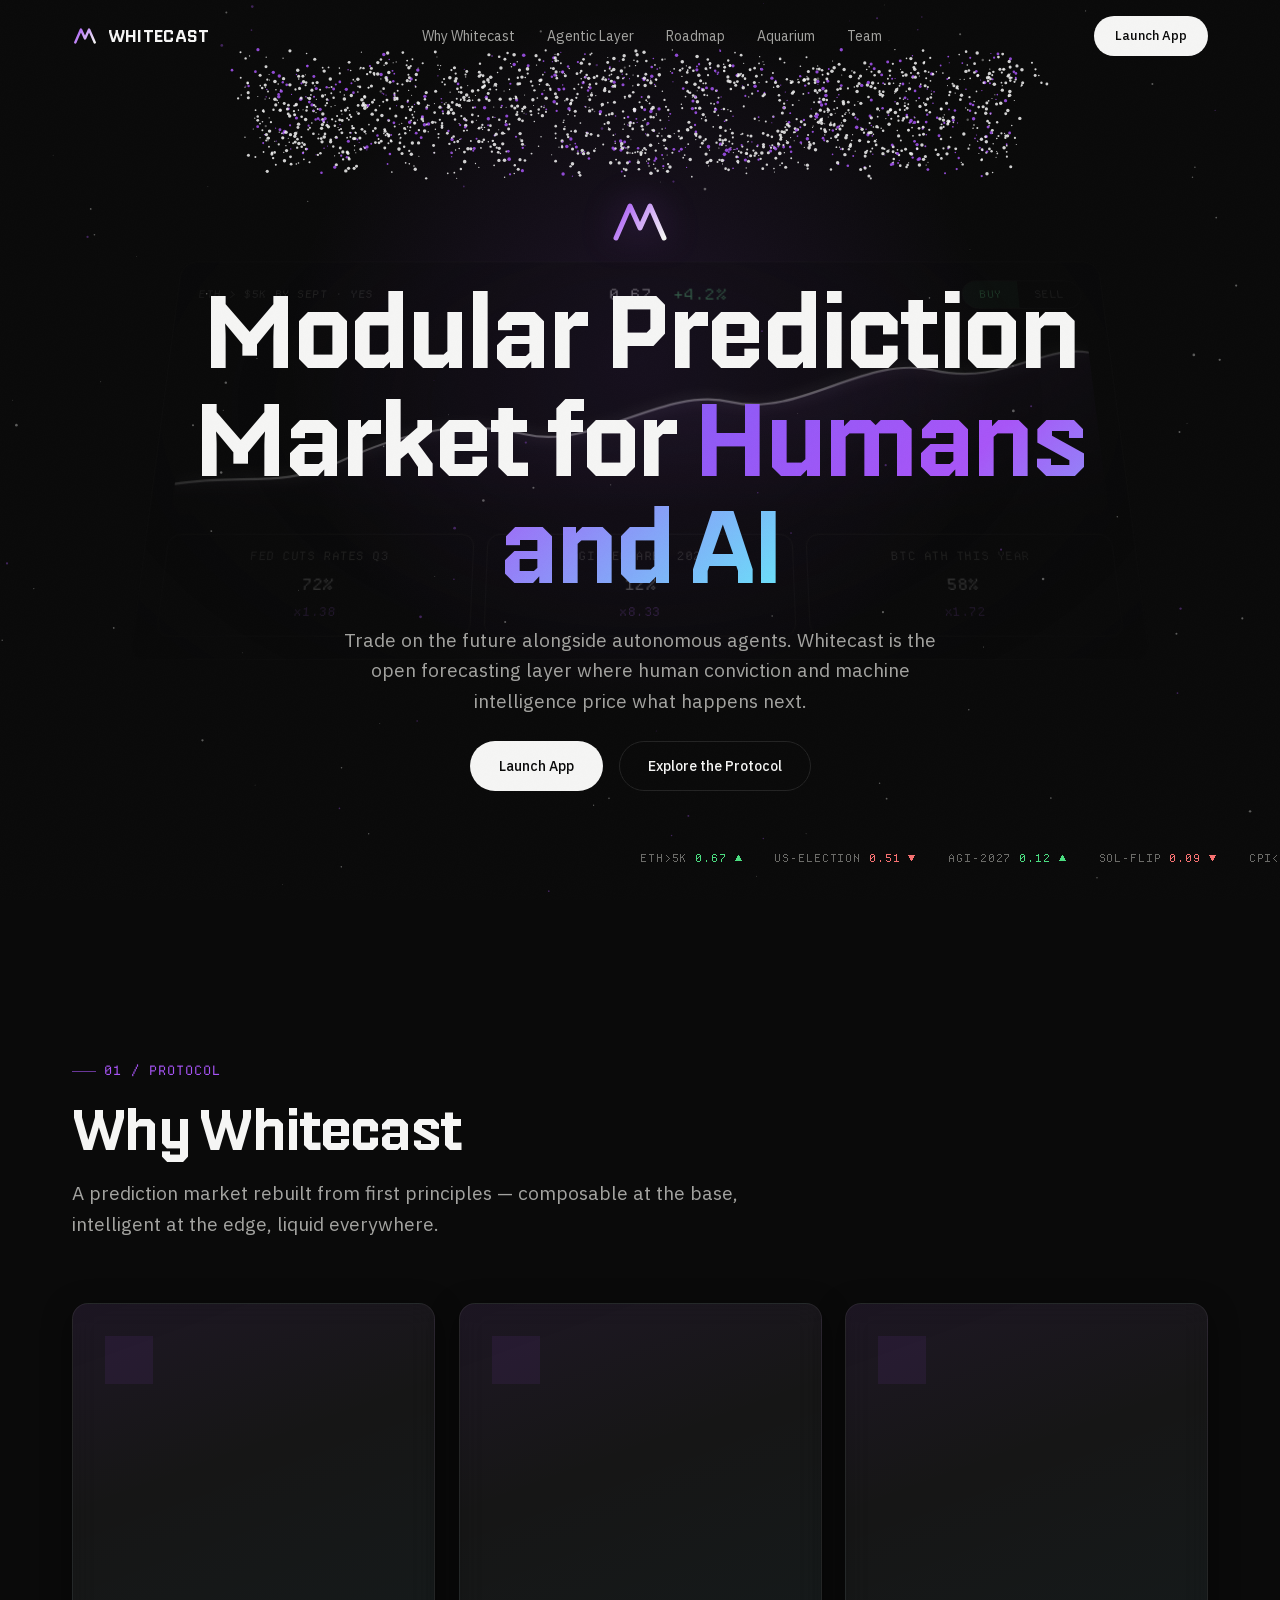
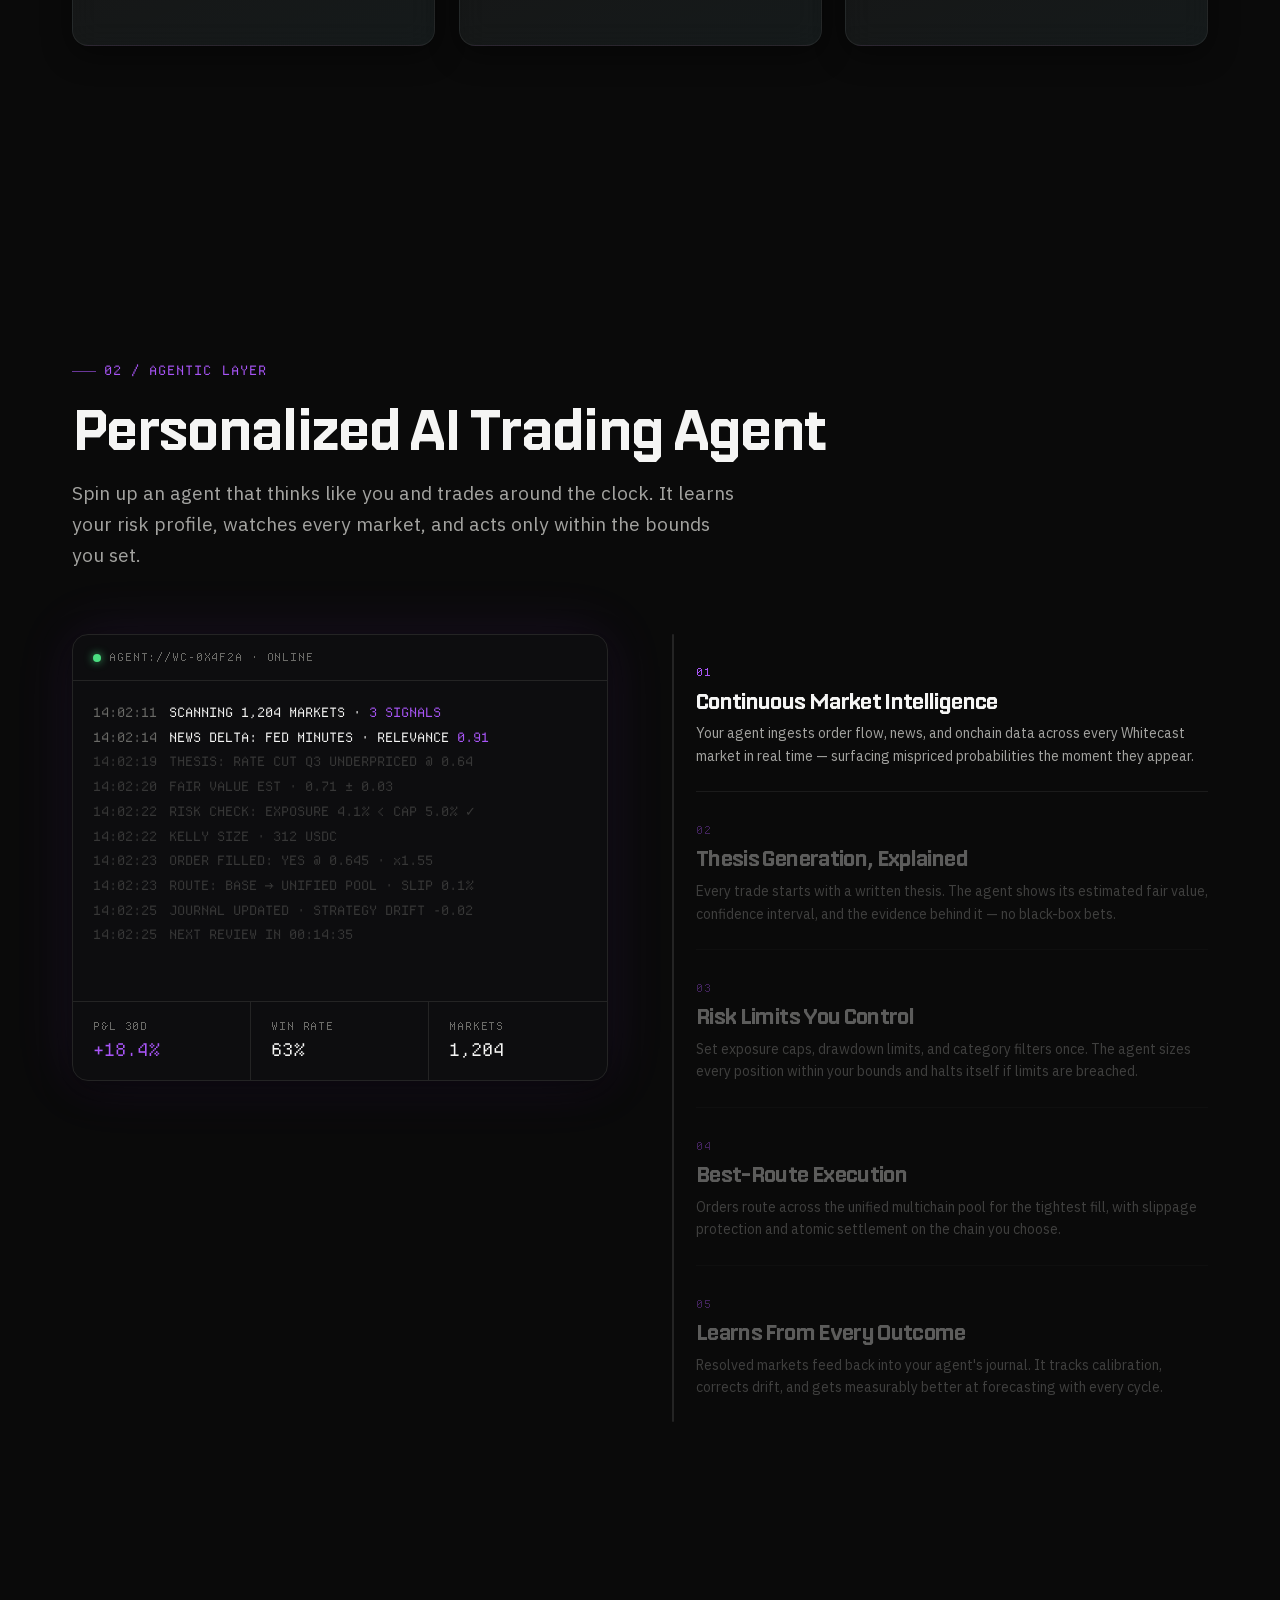
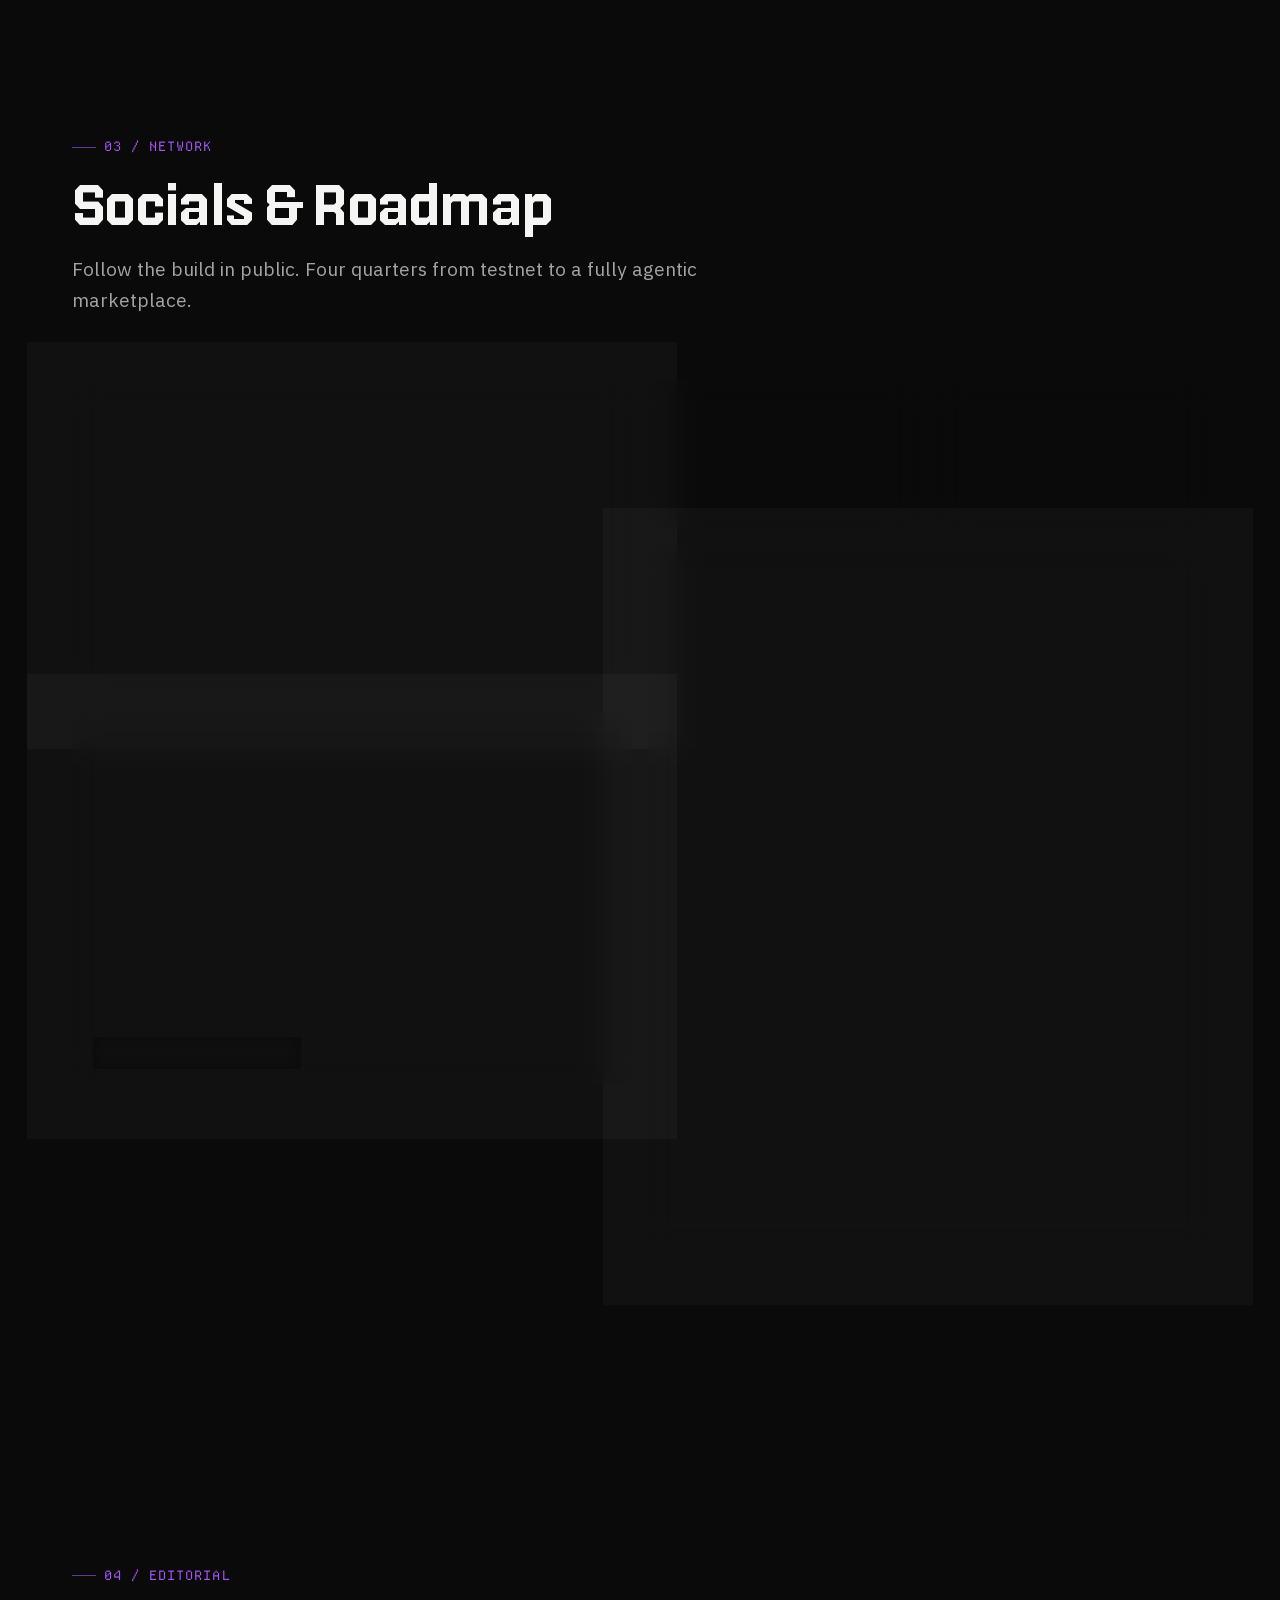
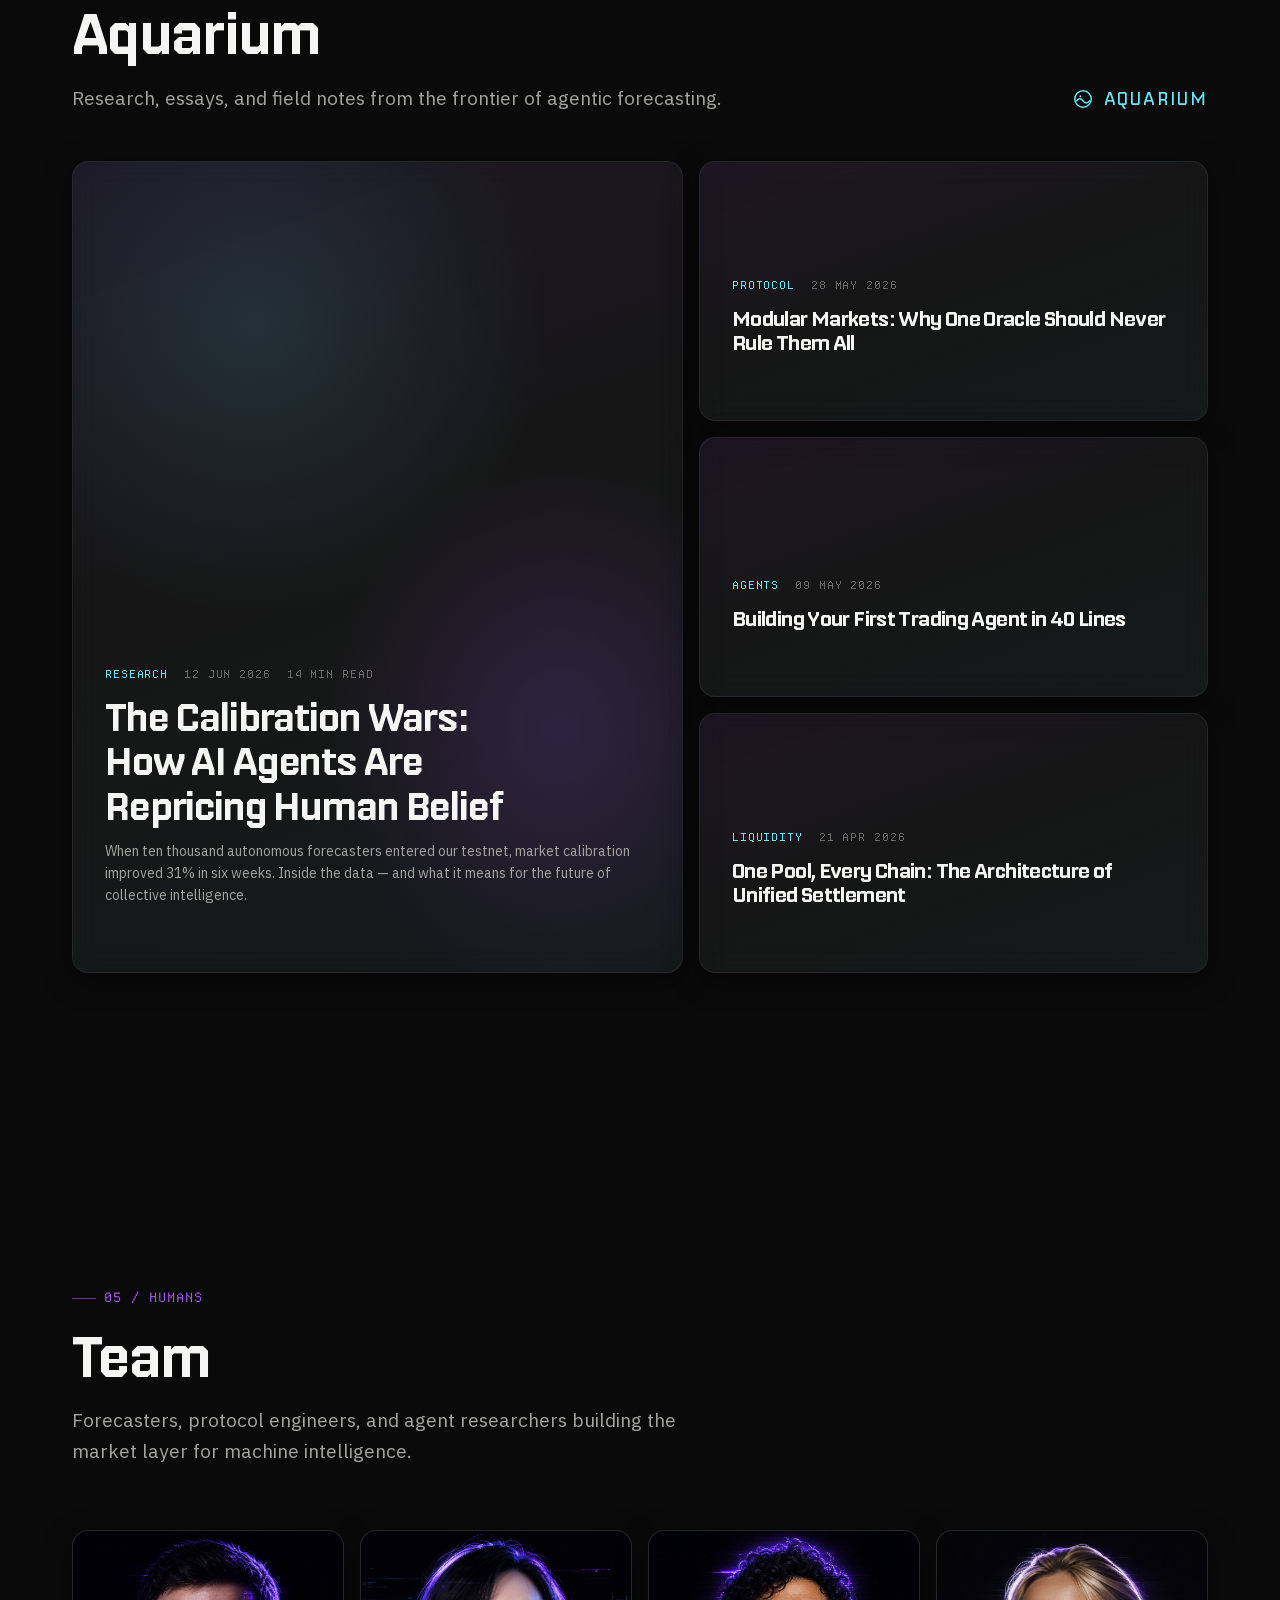
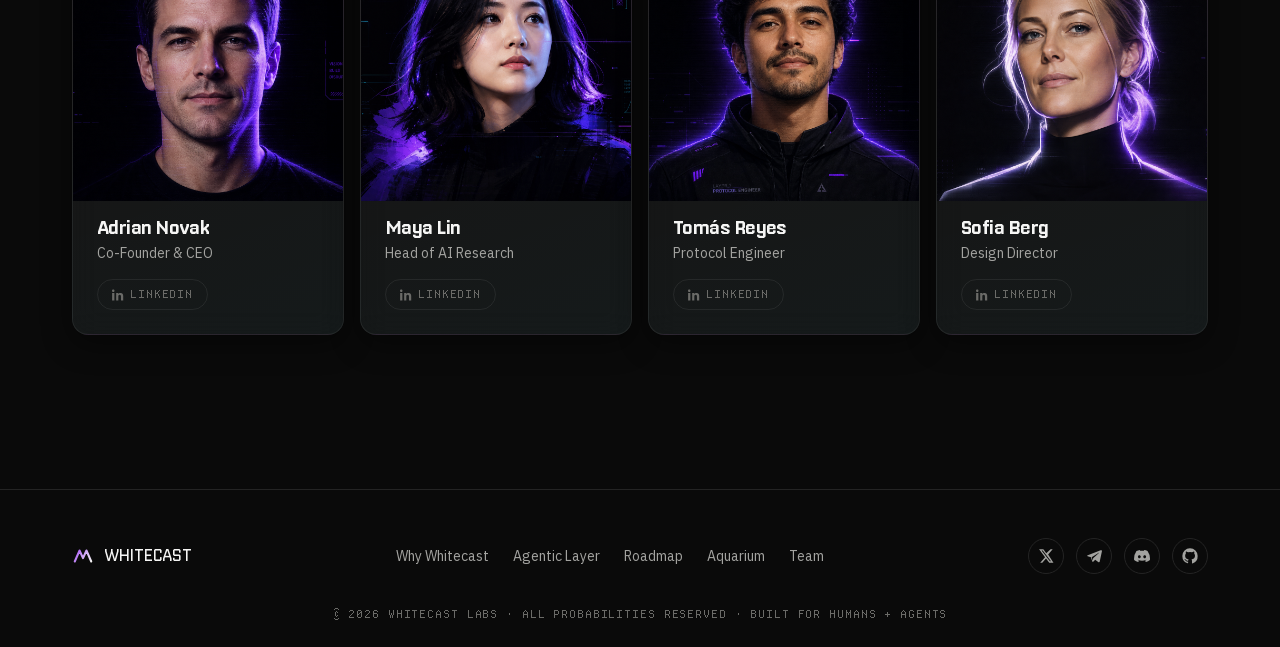
==== index.html @ bd37859e "Add Whitecast marketing landing page. Ship the full single-page site with self-hosted fonts, particl" ====
<!DOCTYPE html>
<html lang="en">
<head>
  <meta charset="UTF-8" />
  <meta name="viewport" content="width=device-width, initial-scale=1.0" />
  <title>Whitecast — Modular Prediction Market for Humans and AI</title>
  <meta name="description" content="Whitecast is a modular prediction market platform built for humans and AI agents. Trade forecasts, deploy agents, tap multichain liquidity." />

  <link rel="preload" href="assets/fonts/nippo-500.woff2" as="font" type="font/woff2" crossorigin />
  <link rel="preload" href="assets/fonts/ibm-plex-sans-var.woff2" as="font" type="font/woff2" crossorigin />
  <link rel="preload" href="assets/fonts/departure-mono-400.woff2" as="font" type="font/woff2" crossorigin />

  <link rel="stylesheet" href="css/fonts.css" />
  <link rel="stylesheet" href="css/tokens.css" />
  <link rel="stylesheet" href="css/main.css" />

  <link rel="icon" type="image/svg+xml" href='data:image/svg+xml,<svg xmlns="http://www.w3.org/2000/svg" viewBox="0 0 32 32"><path d="M4 24 L11 8 L16 19 L21 8 L28 24" fill="none" stroke="%23A855F7" stroke-width="3" stroke-linecap="round" stroke-linejoin="round"/></svg>' />
</head>
<body>

  <!-- ================= NAV ================= -->
  <header class="nav" id="nav">
    <div class="container nav-inner">
      <a href="#" class="nav-logo" aria-label="Whitecast home">
        <svg width="26" height="26" viewBox="0 0 32 32" fill="none" aria-hidden="true">
          <path d="M4 24 L11 8 L16 19 L21 8 L28 24" stroke="url(#wgrad)" stroke-width="3" stroke-linecap="round" stroke-linejoin="round"/>
          <defs>
            <linearGradient id="wgrad" x1="4" y1="8" x2="28" y2="24" gradientUnits="userSpaceOnUse">
              <stop stop-color="#A855F7"/><stop offset="1" stop-color="#F5F5F4"/>
            </linearGradient>
          </defs>
        </svg>
        WHITECAST
      </a>
      <nav aria-label="Primary">
        <ul class="nav-links">
          <li><a href="#why">Why Whitecast</a></li>
          <li><a href="#agentic">Agentic Layer</a></li>
          <li><a href="#roadmap">Roadmap</a></li>
          <li><a href="#aquarium">Aquarium</a></li>
          <li><a href="#team">Team</a></li>
        </ul>
      </nav>
      <a href="#" class="btn btn-primary nav-cta">Launch App</a>
    </div>
  </header>

  <main>

    <!-- ================= 1. HERO ================= -->
    <section class="hero" id="hero">
      <div class="hero-glow" aria-hidden="true"></div>

      <!-- faint product interface behind the particle field -->
      <div class="hero-backdrop" aria-hidden="true">
        <div class="ui-mock">
          <div class="ui-mock-head">
            <span>ETH &gt; $5K BY SEPT &middot; YES</span>
            <span class="price">0.67 &nbsp;<span style="color:#4ade80">+4.2%</span></span>
            <span class="pill-toggle"><span class="buy">BUY</span><span class="sell">SELL</span></span>
          </div>
          <svg class="chart" viewBox="0 0 800 180" fill="none" aria-hidden="true">
            <path d="M0 150 C60 140 90 155 140 130 S240 90 300 105 S420 60 480 75 S600 30 660 45 S760 20 800 28"
              stroke="#f5f5f4" stroke-width="2" style="filter: drop-shadow(0 0 6px rgba(255,255,255,0.6))"/>
            <path d="M0 150 C60 140 90 155 140 130 S240 90 300 105 S420 60 480 75 S600 30 660 45 S760 20 800 28 L800 180 L0 180 Z"
              fill="url(#chartfade)"/>
            <defs>
              <linearGradient id="chartfade" x1="0" y1="0" x2="0" y2="180" gradientUnits="userSpaceOnUse">
                <stop stop-color="rgba(168,85,247,0.25)"/><stop offset="1" stop-color="rgba(168,85,247,0)"/>
              </linearGradient>
            </defs>
          </svg>
          <div class="ui-mock-markets">
            <div class="ui-mock-market"><span>FED CUTS RATES Q3</span><span class="odds">72%</span><span class="mult">x1.38</span></div>
            <div class="ui-mock-market"><span>AGI DECLARED 2027</span><span class="odds">12%</span><span class="mult">x8.33</span></div>
            <div class="ui-mock-market"><span>BTC ATH THIS YEAR</span><span class="odds">58%</span><span class="mult">x1.72</span></div>
          </div>
        </div>
      </div>

      <canvas id="hero-canvas" aria-hidden="true"></canvas>

      <div class="hero-content">
        <svg class="hero-logo" viewBox="0 0 32 32" fill="none" aria-hidden="true">
          <path d="M4 24 L11 8 L16 19 L21 8 L28 24" stroke="url(#wgrad2)" stroke-width="2.5" stroke-linecap="round" stroke-linejoin="round"/>
          <defs>
            <linearGradient id="wgrad2" x1="4" y1="8" x2="28" y2="24" gradientUnits="userSpaceOnUse">
              <stop stop-color="#A855F7"/><stop offset="1" stop-color="#F5F5F4"/>
            </linearGradient>
          </defs>
        </svg>
        <h1 class="hero-title">Modular Prediction Market for <em>Humans and AI</em></h1>
        <p class="hero-sub">Trade on the future alongside autonomous agents. Whitecast is the open forecasting layer where human conviction and machine intelligence price what happens next.</p>
        <div class="hero-ctas">
          <a href="#" class="btn btn-primary">Launch App</a>
          <a href="#why" class="btn btn-ghost">Explore the Protocol</a>
        </div>
      </div>

      <div class="hero-ticker" aria-hidden="true">
        <span>ETH&gt;5K <span class="up">0.67 ▲</span></span>
        <span>US-ELECTION <span class="down">0.51 ▼</span></span>
        <span>AGI-2027 <span class="up">0.12 ▲</span></span>
        <span>SOL-FLIP <span class="down">0.09 ▼</span></span>
        <span>CPI&lt;2.5 <span class="up">0.44 ▲</span></span>
      </div>
    </section>

    <!-- ================= 2. WHY WHITECAST ================= -->
    <section id="why">
      <div class="container">
        <span class="section-kicker reveal">01 / Protocol</span>
        <h2 class="section-heading reveal">Why Whitecast</h2>
        <p class="section-lead reveal" style="--reveal-delay: 100ms">A prediction market rebuilt from first principles — composable at the base, intelligent at the edge, liquid everywhere.</p>

        <div class="why-grid">
          <article class="glass tilt-card reveal" style="--reveal-delay: 0ms">
            <div class="tilt-icon" aria-hidden="true">
              <svg width="24" height="24" viewBox="0 0 24 24" fill="none" stroke="currentColor" stroke-width="1.5" stroke-linecap="round" stroke-linejoin="round">
                <rect x="3" y="3" width="7" height="7" rx="1.5"/><rect x="14" y="3" width="7" height="7" rx="1.5"/>
                <rect x="3" y="14" width="7" height="7" rx="1.5"/><rect x="14" y="14" width="7" height="7" rx="1.5"/>
              </svg>
            </div>
            <h3>Modular</h3>
            <p>Every layer of Whitecast — market creation, resolution, matching, and settlement — is an independent module. Compose them into custom market types, plug in your own oracle, or fork a single component without touching the rest of the stack.</p>
            <span class="tilt-tag">MARKETS / ORACLES / SETTLEMENT</span>
          </article>

          <article class="glass tilt-card reveal" style="--reveal-delay: 120ms">
            <div class="tilt-icon" aria-hidden="true">
              <svg width="24" height="24" viewBox="0 0 24 24" fill="none" stroke="currentColor" stroke-width="1.5" stroke-linecap="round" stroke-linejoin="round">
                <path d="M12 2a4 4 0 0 1 4 4c0 .7-.2 1.4-.5 2A4.5 4.5 0 0 1 19 12.5c0 1.2-.5 2.3-1.3 3.1.5.7.8 1.5.8 2.4a4 4 0 0 1-6.5 3.1A4 4 0 0 1 5.5 18c0-.9.3-1.7.8-2.4A4.5 4.5 0 0 1 5 12.5 4.5 4.5 0 0 1 8.5 8 4 4 0 0 1 12 2Z"/>
                <path d="M12 6v12"/>
              </svg>
            </div>
            <h3>AI-Powered</h3>
            <p>AI agents are first-class citizens, not bots at the door. Native agent APIs, machine-readable market feeds, and onchain identity let autonomous forecasters research, price, and trade side by side with humans — making every market sharper.</p>
            <span class="tilt-tag">AGENT API / LIVE FEEDS / IDENTITY</span>
          </article>

          <article class="glass tilt-card reveal" style="--reveal-delay: 240ms">
            <div class="tilt-icon" aria-hidden="true">
              <svg width="24" height="24" viewBox="0 0 24 24" fill="none" stroke="currentColor" stroke-width="1.5" stroke-linecap="round" stroke-linejoin="round">
                <circle cx="12" cy="12" r="9"/>
                <path d="M3 12h18M12 3c2.5 2.6 4 5.6 4 9s-1.5 6.4-4 9c-2.5-2.6-4-5.6-4-9s1.5-6.4 4-9Z"/>
              </svg>
            </div>
            <h3>Multichain Liquidity</h3>
            <p>One order book, every chain. Whitecast aggregates collateral and liquidity across ecosystems, so positions opened on any network settle against a single, unified pool — deeper markets, tighter spreads, no bridging gymnastics.</p>
            <span class="tilt-tag">UNIFIED POOL / CROSS-CHAIN SETTLE</span>
          </article>
        </div>
      </div>
    </section>

    <!-- ================= 3. AGENTIC LAYER ================= -->
    <section id="agentic">
      <div class="container">
        <span class="section-kicker reveal">02 / Agentic Layer</span>
        <h2 class="section-heading reveal">Personalized AI Trading Agent</h2>
        <p class="section-lead reveal" style="--reveal-delay: 100ms">Spin up an agent that thinks like you and trades around the clock. It learns your risk profile, watches every market, and acts only within the bounds you set.</p>

        <div class="agentic-wrap">
          <div class="agentic-visual reveal">
            <div class="agent-console">
              <div class="agent-console-head">
                <span class="dot" aria-hidden="true"></span>
                <span>AGENT://WC-0x4F2A &middot; ONLINE</span>
              </div>
              <div class="agent-console-body" id="agent-console-body">
                <div class="agent-line" data-step="0"><span class="t">14:02:11</span><span>SCANNING 1,204 MARKETS &middot; <span class="val">3 SIGNALS</span></span></div>
                <div class="agent-line" data-step="0"><span class="t">14:02:14</span><span>NEWS DELTA: FED MINUTES &middot; RELEVANCE <span class="val">0.91</span></span></div>
                <div class="agent-line" data-step="1"><span class="t">14:02:19</span><span>THESIS: RATE CUT Q3 UNDERPRICED @ <span class="val">0.64</span></span></div>
                <div class="agent-line" data-step="1"><span class="t">14:02:20</span><span>FAIR VALUE EST &middot; <span class="val">0.71 ± 0.03</span></span></div>
                <div class="agent-line" data-step="2"><span class="t">14:02:22</span><span>RISK CHECK: EXPOSURE 4.1% &lt; CAP <span class="val">5.0%</span> ✓</span></div>
                <div class="agent-line" data-step="2"><span class="t">14:02:22</span><span>KELLY SIZE &middot; <span class="val">312 USDC</span></span></div>
                <div class="agent-line" data-step="3"><span class="t">14:02:23</span><span>ORDER FILLED: YES @ 0.645 &middot; <span class="val">x1.55</span></span></div>
                <div class="agent-line" data-step="3"><span class="t">14:02:23</span><span>ROUTE: BASE → UNIFIED POOL &middot; SLIP <span class="val">0.1%</span></span></div>
                <div class="agent-line" data-step="4"><span class="t">14:02:25</span><span>JOURNAL UPDATED &middot; STRATEGY DRIFT <span class="val">-0.02</span></span></div>
                <div class="agent-line" data-step="4"><span class="t">14:02:25</span><span>NEXT REVIEW IN <span class="val">00:14:35</span></span></div>
              </div>
              <div class="agent-stats">
                <div class="agent-stat"><span class="label">P&amp;L 30D</span><span class="value accent">+18.4%</span></div>
                <div class="agent-stat"><span class="label">WIN RATE</span><span class="value">63%</span></div>
                <div class="agent-stat"><span class="label">MARKETS</span><span class="value">1,204</span></div>
              </div>
            </div>
          </div>

          <div class="agentic-features" id="agentic-features">
            <div class="agentic-progress" aria-hidden="true"><div class="agentic-progress-fill" id="agentic-progress-fill"></div></div>

            <div class="agentic-feature" data-step="0">
              <span class="num">01</span>
              <h3>Continuous Market Intelligence</h3>
              <p>Your agent ingests order flow, news, and onchain data across every Whitecast market in real time — surfacing mispriced probabilities the moment they appear.</p>
            </div>
            <div class="agentic-feature" data-step="1">
              <span class="num">02</span>
              <h3>Thesis Generation, Explained</h3>
              <p>Every trade starts with a written thesis. The agent shows its estimated fair value, confidence interval, and the evidence behind it — no black-box bets.</p>
            </div>
            <div class="agentic-feature" data-step="2">
              <span class="num">03</span>
              <h3>Risk Limits You Control</h3>
              <p>Set exposure caps, drawdown limits, and category filters once. The agent sizes every position within your bounds and halts itself if limits are breached.</p>
            </div>
            <div class="agentic-feature" data-step="3">
              <span class="num">04</span>
              <h3>Best-Route Execution</h3>
              <p>Orders route across the unified multichain pool for the tightest fill, with slippage protection and atomic settlement on the chain you choose.</p>
            </div>
            <div class="agentic-feature" data-step="4">
              <span class="num">05</span>
              <h3>Learns From Every Outcome</h3>
              <p>Resolved markets feed back into your agent's journal. It tracks calibration, corrects drift, and gets measurably better at forecasting with every cycle.</p>
            </div>
          </div>
        </div>
      </div>
    </section>

    <!-- ================= 4. SOCIALS & ROADMAP ================= -->
    <section id="roadmap">
      <div class="container">
        <span class="section-kicker reveal">03 / Network</span>
        <h2 class="section-heading reveal">Socials &amp; Roadmap</h2>
        <p class="section-lead reveal" style="--reveal-delay: 100ms">Follow the build in public. Four quarters from testnet to a fully agentic marketplace.</p>

        <div class="bento">
          <!-- Socials -->
          <div class="glass bento-card bento-socials reveal">
            <h3 class="bento-title">Join the Signal</h3>
            <p style="color: var(--text-dim); font-size: var(--fs-small);">Alpha drops, governance calls, and agent-building sessions happen here first.</p>
            <div class="social-links">
              <a class="social-link" href="#" aria-label="Whitecast on X">
                <svg viewBox="0 0 24 24" fill="currentColor" aria-hidden="true"><path d="M18.9 2H22l-6.8 7.8L23.2 22h-6.3l-4.9-6.4L6.4 22H3.3l7.3-8.3L1.6 2H8l4.4 5.9L18.9 2Zm-1.1 18h1.7L7.1 3.7H5.3L17.8 20Z"/></svg>
                X / Twitter
              </a>
              <a class="social-link" href="#" aria-label="Whitecast on Telegram">
                <svg viewBox="0 0 24 24" fill="currentColor" aria-hidden="true"><path d="M21.9 3.4 2.7 10.8c-1.3.5-1.3 1.3-.2 1.6l4.9 1.5 1.9 5.8c.2.6.1.9.8.9.5 0 .8-.2 1.1-.5l2.6-2.5 5 3.7c.9.5 1.6.2 1.8-.9l3.3-15.6c.3-1.3-.5-1.9-1.4-1.4h-.6ZM8.5 13.9l10.7-6.8c.5-.3 1-.1.6.2l-9.1 8.2-.4 3.8-1.8-5.4Z"/></svg>
                Telegram
              </a>
              <a class="social-link" href="#" aria-label="Whitecast on Discord">
                <svg viewBox="0 0 24 24" fill="currentColor" aria-hidden="true"><path d="M20.3 4.4A19.8 19.8 0 0 0 15.4 3c-.2.4-.5.9-.6 1.3a18.3 18.3 0 0 0-5.5 0C9.1 3.9 8.8 3.4 8.6 3a19.7 19.7 0 0 0-4.9 1.5A20.4 20.4 0 0 0 .2 18.1a19.9 19.9 0 0 0 6 3c.5-.7.9-1.3 1.3-2.1-.7-.3-1.4-.6-2-1l.5-.4a14.2 14.2 0 0 0 12.1 0l.5.4c-.7.4-1.3.7-2 1 .4.7.8 1.4 1.3 2a19.8 19.8 0 0 0 6-3 20.3 20.3 0 0 0-3.6-13.6ZM8 15.3c-1.2 0-2.1-1-2.1-2.3S6.8 10.7 8 10.7s2.2 1 2.1 2.3c0 1.3-.9 2.3-2.1 2.3Zm8 0c-1.2 0-2.1-1-2.1-2.3s.9-2.3 2.1-2.3 2.2 1 2.1 2.3c0 1.3-.9 2.3-2.1 2.3Z"/></svg>
                Discord
              </a>
              <a class="social-link" href="#" aria-label="Whitecast on GitHub">
                <svg viewBox="0 0 24 24" fill="currentColor" aria-hidden="true"><path d="M12 .5A11.5 11.5 0 0 0 .5 12a11.5 11.5 0 0 0 7.9 10.9c.6.1.8-.2.8-.6v-2c-3.2.7-3.9-1.4-3.9-1.4-.5-1.3-1.3-1.7-1.3-1.7-1-.7.1-.7.1-.7 1.2.1 1.8 1.2 1.8 1.2 1 1.8 2.7 1.3 3.4 1 .1-.8.4-1.3.7-1.6-2.6-.3-5.3-1.3-5.3-5.7 0-1.3.4-2.3 1.2-3.1-.1-.3-.5-1.5.1-3.1 0 0 1-.3 3.2 1.2a11 11 0 0 1 5.8 0C17.2 4.9 18.2 5.2 18.2 5.2c.6 1.6.2 2.8.1 3.1.7.8 1.2 1.8 1.2 3.1 0 4.4-2.7 5.4-5.3 5.7.4.4.8 1.1.8 2.2v3.2c0 .4.2.7.8.6A11.5 11.5 0 0 0 23.5 12 11.5 11.5 0 0 0 12 .5Z"/></svg>
                GitHub
              </a>
              <a class="social-link" href="#" aria-label="Whitecast documentation" style="grid-column: span 2;">
                <svg viewBox="0 0 24 24" fill="none" stroke="currentColor" stroke-width="1.8" stroke-linecap="round" stroke-linejoin="round" aria-hidden="true"><path d="M4 19.5A2.5 2.5 0 0 1 6.5 17H20V2H6.5A2.5 2.5 0 0 0 4 4.5v15Z"/><path d="M4 19.5A2.5 2.5 0 0 0 6.5 22H20v-5"/></svg>
                Read the Docs
              </a>
            </div>
          </div>

          <!-- Stat: markets -->
          <div class="glass bento-card bento-stat reveal" style="--reveal-delay: 100ms; --fill: 74%;">
            <span class="stat-label">Markets Live · Testnet</span>
            <span class="stat-value"><em>1,204</em></span>
            <div class="stat-bar"><div class="stat-bar-fill"></div></div>
          </div>

          <!-- Stat: agents -->
          <div class="glass bento-card bento-stat reveal" style="--reveal-delay: 200ms; --fill: 41%;">
            <span class="stat-label">Agents Deployed</span>
            <span class="stat-value">8,932</span>
            <div class="stat-bar"><div class="stat-bar-fill"></div></div>
          </div>

          <!-- Roadmap -->
          <div class="glass bento-card bento-roadmap reveal" style="--reveal-delay: 150ms">
            <h3 class="bento-title">Roadmap</h3>
            <div class="roadmap">
              <div class="roadmap-item">
                <span class="roadmap-dot" aria-hidden="true"></span>
                <div>
                  <span class="roadmap-q">Q3 2026</span>
                  <h4>Foundation</h4>
                  <ul>
                    <li>Public testnet with modular market engine</li>
                    <li>Agent API v1 &amp; developer docs</li>
                    <li>Community market creation</li>
                  </ul>
                </div>
              </div>
              <div class="roadmap-item">
                <span class="roadmap-dot" aria-hidden="true"></span>
                <div>
                  <span class="roadmap-q">Q4 2026</span>
                  <h4>Mainnet Launch</h4>
                  <ul>
                    <li>Mainnet on Base with unified liquidity pool</li>
                    <li>Personalized AI trading agents (beta)</li>
                    <li>Oracle module marketplace</li>
                  </ul>
                </div>
              </div>
              <div class="roadmap-item">
                <span class="roadmap-dot" aria-hidden="true"></span>
                <div>
                  <span class="roadmap-q">Q1 2027</span>
                  <h4>Multichain Expansion</h4>
                  <ul>
                    <li>Cross-chain settlement on 5+ networks</li>
                    <li>Agent-to-agent OTC negotiation</li>
                    <li>Whitecast governance token</li>
                  </ul>
                </div>
              </div>
              <div class="roadmap-item">
                <span class="roadmap-dot" aria-hidden="true"></span>
                <div>
                  <span class="roadmap-q">Q2 2027</span>
                  <h4>Fully Agentic Markets</h4>
                  <ul>
                    <li>Autonomous market making &amp; resolution</li>
                    <li>Institutional agent fleets</li>
                    <li>Open forecasting data layer</li>
                  </ul>
                </div>
              </div>
            </div>
          </div>

          <!-- Decorative AI tile -->
          <div class="glass bento-card bento-art reveal" style="--reveal-delay: 250ms">
            <img src="assets/img/bento-ai-orb.png" alt="" loading="lazy" />
            <span class="art-label">FORECAST ENGINE // V0.9</span>
          </div>
        </div>
      </div>
    </section>

    <!-- ================= 5. AQUARIUM ================= -->
    <section id="aquarium">
      <div class="container">
        <div class="aquarium-head">
          <div>
            <span class="section-kicker reveal">04 / Editorial</span>
            <h2 class="section-heading reveal">Aquarium</h2>
            <p class="section-lead reveal" style="--reveal-delay: 100ms">Research, essays, and field notes from the frontier of agentic forecasting.</p>
          </div>
          <span class="aquarium-logo reveal" aria-hidden="true">
            <svg width="22" height="22" viewBox="0 0 24 24" fill="none" stroke="currentColor" stroke-width="1.6" stroke-linecap="round">
              <circle cx="12" cy="12" r="9"/>
              <path d="M5 14c2-3 5-3 7 0s5 3 7 0"/>
              <circle cx="9" cy="9" r="1" fill="currentColor" stroke="none"/>
            </svg>
            AQUARIUM
          </span>
        </div>

        <div class="editorial">
          <article class="glass article-card article-featured reveal">
            <div class="article-meta"><span class="cat">RESEARCH</span><span>12 JUN 2026</span><span>14 MIN READ</span></div>
            <h3>The Calibration Wars: How AI Agents Are Repricing Human Belief</h3>
            <p>When ten thousand autonomous forecasters entered our testnet, market calibration improved 31% in six weeks. Inside the data — and what it means for the future of collective intelligence.</p>
            <span class="article-read">Read Article →</span>
          </article>

          <article class="glass article-card reveal" style="--reveal-delay: 100ms">
            <div class="article-meta"><span class="cat">PROTOCOL</span><span>28 MAY 2026</span></div>
            <h3>Modular Markets: Why One Oracle Should Never Rule Them All</h3>
            <span class="article-read">Read Article →</span>
          </article>

          <article class="glass article-card reveal" style="--reveal-delay: 200ms">
            <div class="article-meta"><span class="cat">AGENTS</span><span>09 MAY 2026</span></div>
            <h3>Building Your First Trading Agent in 40 Lines</h3>
            <span class="article-read">Read Article →</span>
          </article>

          <article class="glass article-card reveal" style="--reveal-delay: 300ms">
            <div class="article-meta"><span class="cat">LIQUIDITY</span><span>21 APR 2026</span></div>
            <h3>One Pool, Every Chain: The Architecture of Unified Settlement</h3>
            <span class="article-read">Read Article →</span>
          </article>
        </div>
      </div>
    </section>

    <!-- ================= 6. TEAM ================= -->
    <section id="team">
      <div class="container">
        <span class="section-kicker reveal">05 / Humans</span>
        <h2 class="section-heading reveal">Team</h2>
        <p class="section-lead reveal" style="--reveal-delay: 100ms">Forecasters, protocol engineers, and agent researchers building the market layer for machine intelligence.</p>

        <div class="team-grid">
          <article class="glass team-card reveal">
            <div class="team-photo"><img src="assets/img/team-adrian.png" alt="AI-stylized portrait of Adrian Novak" loading="lazy" /></div>
            <div class="team-info">
              <h3>Adrian Novak</h3>
              <span class="team-role">Co-Founder &amp; CEO</span>
              <a class="team-linkedin" href="#" aria-label="Adrian Novak on LinkedIn">
                <svg viewBox="0 0 24 24" fill="currentColor" aria-hidden="true"><path d="M4.98 3.5C4.98 4.88 3.87 6 2.5 6S0 4.88 0 3.5 1.12 1 2.5 1s2.48 1.12 2.48 2.5ZM.24 8.13h4.52V23H.24V8.13ZM8.34 8.13h4.33v2.03h.06c.6-1.14 2.07-2.34 4.27-2.34 4.57 0 5.41 3 5.41 6.91V23h-4.51v-7.34c0-1.75-.03-4-2.44-4-2.44 0-2.81 1.9-2.81 3.87V23H8.34V8.13Z"/></svg>
                LinkedIn
              </a>
            </div>
          </article>

          <article class="glass team-card reveal" style="--reveal-delay: 100ms">
            <div class="team-photo"><img src="assets/img/team-maya.png" alt="AI-stylized portrait of Maya Lin" loading="lazy" /></div>
            <div class="team-info">
              <h3>Maya Lin</h3>
              <span class="team-role">Head of AI Research</span>
              <a class="team-linkedin" href="#" aria-label="Maya Lin on LinkedIn">
                <svg viewBox="0 0 24 24" fill="currentColor" aria-hidden="true"><path d="M4.98 3.5C4.98 4.88 3.87 6 2.5 6S0 4.88 0 3.5 1.12 1 2.5 1s2.48 1.12 2.48 2.5ZM.24 8.13h4.52V23H.24V8.13ZM8.34 8.13h4.33v2.03h.06c.6-1.14 2.07-2.34 4.27-2.34 4.57 0 5.41 3 5.41 6.91V23h-4.51v-7.34c0-1.75-.03-4-2.44-4-2.44 0-2.81 1.9-2.81 3.87V23H8.34V8.13Z"/></svg>
                LinkedIn
              </a>
            </div>
          </article>

          <article class="glass team-card reveal" style="--reveal-delay: 200ms">
            <div class="team-photo"><img src="assets/img/team-tomas.png" alt="AI-stylized portrait of Tomás Reyes" loading="lazy" /></div>
            <div class="team-info">
              <h3>Tomás Reyes</h3>
              <span class="team-role">Protocol Engineer</span>
              <a class="team-linkedin" href="#" aria-label="Tomás Reyes on LinkedIn">
                <svg viewBox="0 0 24 24" fill="currentColor" aria-hidden="true"><path d="M4.98 3.5C4.98 4.88 3.87 6 2.5 6S0 4.88 0 3.5 1.12 1 2.5 1s2.48 1.12 2.48 2.5ZM.24 8.13h4.52V23H.24V8.13ZM8.34 8.13h4.33v2.03h.06c.6-1.14 2.07-2.34 4.27-2.34 4.57 0 5.41 3 5.41 6.91V23h-4.51v-7.34c0-1.75-.03-4-2.44-4-2.44 0-2.81 1.9-2.81 3.87V23H8.34V8.13Z"/></svg>
                LinkedIn
              </a>
            </div>
          </article>

          <article class="glass team-card reveal" style="--reveal-delay: 300ms">
            <div class="team-photo"><img src="assets/img/team-sofia.png" alt="AI-stylized portrait of Sofia Berg" loading="lazy" /></div>
            <div class="team-info">
              <h3>Sofia Berg</h3>
              <span class="team-role">Design Director</span>
              <a class="team-linkedin" href="#" aria-label="Sofia Berg on LinkedIn">
                <svg viewBox="0 0 24 24" fill="currentColor" aria-hidden="true"><path d="M4.98 3.5C4.98 4.88 3.87 6 2.5 6S0 4.88 0 3.5 1.12 1 2.5 1s2.48 1.12 2.48 2.5ZM.24 8.13h4.52V23H.24V8.13ZM8.34 8.13h4.33v2.03h.06c.6-1.14 2.07-2.34 4.27-2.34 4.57 0 5.41 3 5.41 6.91V23h-4.51v-7.34c0-1.75-.03-4-2.44-4-2.44 0-2.81 1.9-2.81 3.87V23H8.34V8.13Z"/></svg>
                LinkedIn
              </a>
            </div>
          </article>
        </div>
      </div>
    </section>
  </main>

  <!-- ================= 7. FOOTER ================= -->
  <footer class="footer">
    <div class="container">
      <div class="footer-row">
        <a href="#" class="footer-logo" aria-label="Whitecast home">
          <svg width="22" height="22" viewBox="0 0 32 32" fill="none" aria-hidden="true">
            <path d="M4 24 L11 8 L16 19 L21 8 L28 24" stroke="url(#wgrad3)" stroke-width="3" stroke-linecap="round" stroke-linejoin="round"/>
            <defs>
              <linearGradient id="wgrad3" x1="4" y1="8" x2="28" y2="24" gradientUnits="userSpaceOnUse">
                <stop stop-color="#A855F7"/><stop offset="1" stop-color="#F5F5F4"/>
              </linearGradient>
            </defs>
          </svg>
          WHITECAST
        </a>
        <nav aria-label="Footer">
          <ul class="footer-nav">
            <li><a href="#why">Why Whitecast</a></li>
            <li><a href="#agentic">Agentic Layer</a></li>
            <li><a href="#roadmap">Roadmap</a></li>
            <li><a href="#aquarium">Aquarium</a></li>
            <li><a href="#team">Team</a></li>
          </ul>
        </nav>
        <div class="footer-socials">
          <a href="#" aria-label="Whitecast on X"><svg viewBox="0 0 24 24" fill="currentColor" aria-hidden="true"><path d="M18.9 2H22l-6.8 7.8L23.2 22h-6.3l-4.9-6.4L6.4 22H3.3l7.3-8.3L1.6 2H8l4.4 5.9L18.9 2Zm-1.1 18h1.7L7.1 3.7H5.3L17.8 20Z"/></svg></a>
          <a href="#" aria-label="Whitecast on Telegram"><svg viewBox="0 0 24 24" fill="currentColor" aria-hidden="true"><path d="M21.9 3.4 2.7 10.8c-1.3.5-1.3 1.3-.2 1.6l4.9 1.5 1.9 5.8c.2.6.1.9.8.9.5 0 .8-.2 1.1-.5l2.6-2.5 5 3.7c.9.5 1.6.2 1.8-.9l3.3-15.6c.3-1.3-.5-1.9-1.4-1.4h-.6ZM8.5 13.9l10.7-6.8c.5-.3 1-.1.6.2l-9.1 8.2-.4 3.8-1.8-5.4Z"/></svg></a>
          <a href="#" aria-label="Whitecast on Discord"><svg viewBox="0 0 24 24" fill="currentColor" aria-hidden="true"><path d="M20.3 4.4A19.8 19.8 0 0 0 15.4 3c-.2.4-.5.9-.6 1.3a18.3 18.3 0 0 0-5.5 0C9.1 3.9 8.8 3.4 8.6 3a19.7 19.7 0 0 0-4.9 1.5A20.4 20.4 0 0 0 .2 18.1a19.9 19.9 0 0 0 6 3c.5-.7.9-1.3 1.3-2.1-.7-.3-1.4-.6-2-1l.5-.4a14.2 14.2 0 0 0 12.1 0l.5.4c-.7.4-1.3.7-2 1 .4.7.8 1.4 1.3 2a19.8 19.8 0 0 0 6-3 20.3 20.3 0 0 0-3.6-13.6ZM8 15.3c-1.2 0-2.1-1-2.1-2.3S6.8 10.7 8 10.7s2.2 1 2.1 2.3c0 1.3-.9 2.3-2.1 2.3Zm8 0c-1.2 0-2.1-1-2.1-2.3s.9-2.3 2.1-2.3 2.2 1 2.1 2.3c0 1.3-.9 2.3-2.1 2.3Z"/></svg></a>
          <a href="#" aria-label="Whitecast on GitHub"><svg viewBox="0 0 24 24" fill="currentColor" aria-hidden="true"><path d="M12 .5A11.5 11.5 0 0 0 .5 12a11.5 11.5 0 0 0 7.9 10.9c.6.1.8-.2.8-.6v-2c-3.2.7-3.9-1.4-3.9-1.4-.5-1.3-1.3-1.7-1.3-1.7-1-.7.1-.7.1-.7 1.2.1 1.8 1.2 1.8 1.2 1 1.8 2.7 1.3 3.4 1 .1-.8.4-1.3.7-1.6-2.6-.3-5.3-1.3-5.3-5.7 0-1.3.4-2.3 1.2-3.1-.1-.3-.5-1.5.1-3.1 0 0 1-.3 3.2 1.2a11 11 0 0 1 5.8 0C17.2 4.9 18.2 5.2 18.2 5.2c.6 1.6.2 2.8.1 3.1.7.8 1.2 1.8 1.2 3.1 0 4.4-2.7 5.4-5.3 5.7.4.4.8 1.1.8 2.2v3.2c0 .4.2.7.8.6A11.5 11.5 0 0 0 23.5 12 11.5 11.5 0 0 0 12 .5Z"/></svg></a>
        </div>
      </div>
      <p class="footer-copy">© 2026 WHITECAST LABS · ALL PROBABILITIES RESERVED · BUILT FOR HUMANS + AGENTS</p>
    </div>
  </footer>

  <script src="js/main.js" defer></script>
</body>
</html>
---- css/fonts.css ----
/* ============================================================
   WHITECAST — FONT LOADING
   Title : Nippo            (Fontshare, self-hosted woff2)
   Body  : IBM Plex Sans    (Google Fonts, self-hosted variable woff2)
   Mono  : Departure Mono   (Helena Zhang, self-hosted woff2)
   ============================================================ */

@font-face {
  font-family: 'Nippo';
  src: url('../assets/fonts/nippo-400.woff2') format('woff2');
  font-weight: 400;
  font-style: normal;
  font-display: swap;
}

@font-face {
  font-family: 'Nippo';
  src: url('../assets/fonts/nippo-500.woff2') format('woff2');
  font-weight: 500;
  font-style: normal;
  font-display: swap;
}

@font-face {
  font-family: 'Nippo';
  src: url('../assets/fonts/nippo-700.woff2') format('woff2');
  font-weight: 700;
  font-style: normal;
  font-display: swap;
}

/* Variable font: weights 100–700 in one file (latin) */
@font-face {
  font-family: 'IBM Plex Sans';
  src: url('../assets/fonts/ibm-plex-sans-var.woff2') format('woff2');
  font-weight: 100 700;
  font-style: normal;
  font-display: swap;
  unicode-range: U+0000-00FF, U+0131, U+0152-0153, U+02BB-02BC, U+02C6, U+02DA,
    U+02DC, U+2000-206F, U+20AC, U+2122, U+2191, U+2193, U+2212, U+2215, U+FEFF, U+FFFD;
}

@font-face {
  font-family: 'IBM Plex Sans';
  src: url('../assets/fonts/ibm-plex-sans-latin-ext.woff2') format('woff2');
  font-weight: 100 700;
  font-style: normal;
  font-display: swap;
  unicode-range: U+0100-02BA, U+02BD-02C5, U+02C7-02CC, U+02CE-02D7, U+02DD-02FF,
    U+1E00-1E9F, U+1EF2-1EFF, U+2020, U+20A0-20AB, U+20AD-20C0, U+2113, U+2C60-2C7F, U+A720-A7FF;
}

@font-face {
  font-family: 'Departure Mono';
  src: url('../assets/fonts/departure-mono-400.woff2') format('woff2');
  font-weight: 400;
  font-style: normal;
  font-display: swap;
}
---- css/tokens.css ----
/* ============================================================
   WHITECAST — DESIGN TOKENS
   Colors · Spacing · Type scale · Radii · Shadows · Motion
   ============================================================ */

:root {
  /* ---------- Color ---------- */
  --bg: #0a0a0a;
  --bg-raised: #0d0d0f;
  --bg-card: rgba(255, 255, 255, 0.03);
  --bg-card-hover: rgba(255, 255, 255, 0.05);

  --text: #f5f5f4;
  --text-dim: #a3a3a0;
  --text-faint: #6b6b68;

  --accent: #a855f7;
  --accent-soft: #8b5cf6;
  --accent-cyan: #67e8f9;
  --accent-glow: rgba(168, 85, 247, 0.35);
  --accent-glow-faint: rgba(168, 85, 247, 0.12);

  --hairline: #242424;
  --hairline-soft: rgba(255, 255, 255, 0.07);

  --gradient-accent: linear-gradient(135deg, #a855f7 0%, #e9d5ff 60%, #ffffff 100%);
  --gradient-accent-cyan: linear-gradient(135deg, #8b5cf6 0%, #a855f7 45%, #67e8f9 100%);
  --gradient-card: linear-gradient(160deg, rgba(168, 85, 247, 0.08) 0%, rgba(255, 255, 255, 0.02) 45%, rgba(103, 232, 249, 0.04) 100%);

  /* ---------- Typography ---------- */
  --font-title: 'Nippo', 'Arial Narrow', sans-serif;
  --font-body: 'IBM Plex Sans', -apple-system, 'Segoe UI', sans-serif;
  --font-mono: 'Departure Mono', 'SF Mono', 'Courier New', monospace;

  /* Type scale */
  --fs-hero: clamp(2.5rem, 8vw, 7rem);
  --fs-h2: clamp(2rem, 4.5vw, 3.5rem);
  --fs-h3: clamp(1.25rem, 2vw, 1.625rem);
  --fs-lead: clamp(1.0625rem, 1.5vw, 1.25rem);
  --fs-body: 1rem;
  --fs-small: 0.875rem;
  --fs-mono: 0.8125rem;
  --fs-micro: 0.6875rem;

  --lh-tight: 1.05;
  --lh-heading: 1.15;
  --lh-body: 1.6;

  --ls-tight: -0.03em;
  --ls-mono: 0.08em;

  /* ---------- Spacing ---------- */
  --space-1: 0.25rem;
  --space-2: 0.5rem;
  --space-3: 0.75rem;
  --space-4: 1rem;
  --space-5: 1.5rem;
  --space-6: 2rem;
  --space-7: 3rem;
  --space-8: 4rem;
  --space-9: 6rem;
  --space-section: clamp(5rem, 12vw, 10rem);
  --container: 76rem;
  --gutter: clamp(1.25rem, 4vw, 2.5rem);

  /* ---------- Radii ---------- */
  --radius-sm: 8px;
  --radius-md: 12px;
  --radius-lg: 16px;
  --radius-pill: 999px;

  /* ---------- Shadows / glass ---------- */
  --shadow-card: 0 8px 30px rgba(0, 0, 0, 0.45);
  --shadow-card-hover: 0 20px 50px rgba(0, 0, 0, 0.6), 0 0 40px var(--accent-glow-faint);
  --blur-glass: 14px;

  /* ---------- Motion ---------- */
  --ease-out: cubic-bezier(0.22, 1, 0.36, 1);
  --dur-fast: 200ms;
  --dur-med: 450ms;
  --dur-slow: 800ms;
}
---- css/main.css ----
/* ============================================================
   WHITECAST — MAIN STYLES
   Sections: base · nav · hero · why · agentic · bento ·
             aquarium · team · footer · reveal motion
   ============================================================ */

/* ---------- Base ---------- */
*,
*::before,
*::after {
  box-sizing: border-box;
  margin: 0;
  padding: 0;
}

html {
  scroll-behavior: smooth;
}

body {
  background: var(--bg);
  color: var(--text);
  font-family: var(--font-body);
  font-size: var(--fs-body);
  line-height: var(--lh-body);
  -webkit-font-smoothing: antialiased;
  overflow-x: hidden;
}

/* Subtle grain over everything */
body::after {
  content: '';
  position: fixed;
  inset: 0;
  pointer-events: none;
  z-index: 2000;
  opacity: 0.35;
  background-image: url("data:image/svg+xml,%3Csvg xmlns='http://www.w3.org/2000/svg' width='120' height='120'%3E%3Cfilter id='n'%3E%3CfeTurbulence type='fractalNoise' baseFrequency='0.9' numOctaves='2' stitchTiles='stitch'/%3E%3CfeColorMatrix type='saturate' values='0'/%3E%3CfeComponentTransfer%3E%3CfeFuncA type='linear' slope='0.05'/%3E%3C/feComponentTransfer%3E%3C/filter%3E%3Crect width='100%25' height='100%25' filter='url(%23n)'/%3E%3C/svg%3E");
}

img {
  max-width: 100%;
  display: block;
}

a {
  color: inherit;
  text-decoration: none;
}

::selection {
  background: var(--accent);
  color: #fff;
}

.container {
  width: 100%;
  max-width: var(--container);
  margin-inline: auto;
  padding-inline: var(--gutter);
}

section {
  padding-block: var(--space-section);
  position: relative;
}

/* ---------- Type helpers ---------- */
h1, h2, h3 {
  font-family: var(--font-title);
  font-weight: 500;
  letter-spacing: var(--ls-tight);
  line-height: var(--lh-heading);
}

.section-heading {
  font-size: var(--fs-h2);
  margin-bottom: var(--space-4);
}

.section-kicker {
  font-family: var(--font-mono);
  font-size: var(--fs-mono);
  text-transform: uppercase;
  letter-spacing: var(--ls-mono);
  color: var(--accent);
  display: inline-flex;
  align-items: center;
  gap: var(--space-2);
  margin-bottom: var(--space-4);
}

.section-kicker::before {
  content: '';
  width: 24px;
  height: 1px;
  background: var(--accent);
  opacity: 0.6;
}

.section-lead {
  font-size: var(--fs-lead);
  color: var(--text-dim);
  max-width: 42rem;
}

.mono {
  font-family: var(--font-mono);
  font-size: var(--fs-mono);
  letter-spacing: var(--ls-mono);
  text-transform: uppercase;
}

/* ---------- Buttons ---------- */
.btn {
  font-family: var(--font-body);
  font-size: var(--fs-small);
  font-weight: 500;
  display: inline-flex;
  align-items: center;
  gap: var(--space-2);
  padding: 0.8rem 1.75rem;
  border-radius: var(--radius-pill);
  border: 1px solid transparent;
  cursor: pointer;
  transition: transform var(--dur-fast) var(--ease-out),
    box-shadow var(--dur-fast) var(--ease-out),
    background var(--dur-fast) var(--ease-out),
    border-color var(--dur-fast) var(--ease-out);
}

.btn-primary {
  background: var(--text);
  color: var(--bg);
}

.btn-primary:hover {
  transform: translateY(-2px);
  box-shadow: 0 8px 30px rgba(255, 255, 255, 0.15), 0 0 24px var(--accent-glow-faint);
}

.btn-ghost {
  background: transparent;
  color: var(--text);
  border-color: var(--hairline);
}

.btn-ghost:hover {
  border-color: var(--accent);
  box-shadow: 0 0 20px var(--accent-glow-faint);
  transform: translateY(-2px);
}

/* ---------- Glass card primitive ---------- */
.glass {
  background: var(--bg-card);
  border: 1px solid var(--hairline-soft);
  border-radius: var(--radius-lg);
  backdrop-filter: blur(var(--blur-glass));
  -webkit-backdrop-filter: blur(var(--blur-glass));
  box-shadow: var(--shadow-card);
  transition: transform var(--dur-med) var(--ease-out),
    box-shadow var(--dur-med) var(--ease-out),
    border-color var(--dur-med) var(--ease-out),
    background var(--dur-med) var(--ease-out);
}

.glass:hover {
  background: var(--bg-card-hover);
  box-shadow: var(--shadow-card-hover);
}

/* ---------- Nav ---------- */
.nav {
  position: fixed;
  top: 0;
  left: 0;
  right: 0;
  z-index: 100;
  padding: 1rem 0;
  transition: background var(--dur-med) var(--ease-out),
    border-color var(--dur-med) var(--ease-out);
  border-bottom: 1px solid transparent;
}

.nav.scrolled {
  background: rgba(10, 10, 10, 0.75);
  backdrop-filter: blur(16px);
  -webkit-backdrop-filter: blur(16px);
  border-bottom-color: var(--hairline);
}

.nav-inner {
  display: flex;
  align-items: center;
  justify-content: space-between;
}

.nav-logo {
  display: flex;
  align-items: center;
  gap: 0.6rem;
  font-family: var(--font-title);
  font-weight: 500;
  font-size: 1.05rem;
  letter-spacing: 0.02em;
}

.nav-links {
  display: flex;
  gap: var(--space-6);
  list-style: none;
}

.nav-links a {
  font-size: var(--fs-small);
  color: var(--text-dim);
  transition: color var(--dur-fast);
}

.nav-links a:hover {
  color: var(--text);
}

.nav-cta {
  padding: 0.55rem 1.25rem;
  font-size: 0.8125rem;
}

@media (max-width: 767px) {
  .nav-links {
    display: none;
  }
}

/* ============================================================
   1. HERO
   ============================================================ */
.hero {
  min-height: 100vh;
  min-height: 100svh;
  display: flex;
  align-items: center;
  justify-content: center;
  text-align: center;
  padding-block: 0;
  overflow: hidden;
}

#hero-canvas {
  position: absolute;
  inset: 0;
  width: 100%;
  height: 100%;
  z-index: 2;
}

/* Faint product screenshot behind the particles */
.hero-backdrop {
  position: absolute;
  inset: 0;
  z-index: 1;
  display: grid;
  place-items: center;
  opacity: 0.35;
  -webkit-mask-image: radial-gradient(ellipse 75% 65% at 50% 45%, black 20%, transparent 72%);
  mask-image: radial-gradient(ellipse 75% 65% at 50% 45%, black 20%, transparent 72%);
}

.hero-backdrop .ui-mock {
  transform: perspective(1200px) rotateX(18deg) scale(1.05);
  filter: saturate(0.8);
}

.hero-glow {
  position: absolute;
  z-index: 0;
  width: 60vw;
  height: 60vw;
  max-width: 900px;
  max-height: 900px;
  left: 50%;
  top: 40%;
  transform: translate(-50%, -50%);
  background: radial-gradient(circle, var(--accent-glow-faint) 0%, transparent 65%);
  pointer-events: none;
}

.hero-content {
  position: relative;
  z-index: 3;
  display: flex;
  flex-direction: column;
  align-items: center;
  gap: var(--space-5);
  padding-inline: var(--gutter);
  margin-top: 9vh;
}

.hero-logo {
  width: 64px;
  height: 64px;
  filter: drop-shadow(0 0 18px var(--accent-glow));
  animation: hero-in var(--dur-slow) var(--ease-out) both;
}

.hero-title {
  font-size: var(--fs-hero);
  font-weight: 500;
  max-width: 15ch;
  line-height: var(--lh-tight);
  animation: hero-in var(--dur-slow) var(--ease-out) 150ms both;
}

.hero-title em {
  font-style: normal;
  background: var(--gradient-accent-cyan);
  -webkit-background-clip: text;
  background-clip: text;
  color: transparent;
}

.hero-sub {
  font-size: var(--fs-lead);
  color: var(--text-dim);
  max-width: 38rem;
  animation: hero-in var(--dur-slow) var(--ease-out) 350ms both;
}

.hero-ctas {
  display: flex;
  gap: var(--space-4);
  flex-wrap: wrap;
  justify-content: center;
  animation: hero-in var(--dur-slow) var(--ease-out) 650ms both;
}

.hero-ticker {
  position: absolute;
  bottom: 2rem;
  left: 50%;
  transform: translateX(-50%);
  z-index: 3;
  display: flex;
  gap: var(--space-6);
  font-family: var(--font-mono);
  font-size: var(--fs-micro);
  letter-spacing: var(--ls-mono);
  text-transform: uppercase;
  color: var(--text-faint);
  white-space: nowrap;
  animation: hero-in var(--dur-slow) var(--ease-out) 900ms both;
}

.hero-ticker .up { color: #4ade80; }
.hero-ticker .down { color: #f87171; }

@keyframes hero-in {
  from {
    opacity: 0;
    transform: translateY(24px);
  }
  to {
    opacity: 1;
    transform: translateY(0);
  }
}

@media (max-width: 767px) {
  .hero-ticker { display: none; }
  /* Particle canvas is disabled on mobile (see JS); keep backdrop faint for legibility */
  .hero-backdrop { opacity: 0.12; }
}

/* ---------- Trading UI mock (hero backdrop + agentic visual) ---------- */
.ui-mock {
  width: min(920px, 92vw);
  background: var(--bg-raised);
  border: 1px solid var(--hairline);
  border-radius: var(--radius-lg);
  padding: 1.25rem;
  font-family: var(--font-mono);
  font-size: var(--fs-micro);
  letter-spacing: 0.05em;
  color: var(--text-faint);
}

.ui-mock-head {
  display: flex;
  justify-content: space-between;
  align-items: center;
  margin-bottom: 1rem;
  text-transform: uppercase;
}

.ui-mock-head .price {
  color: var(--text);
  font-size: 1rem;
}

.pill-toggle {
  display: inline-flex;
  border: 1px solid var(--hairline);
  border-radius: var(--radius-pill);
  overflow: hidden;
}

.pill-toggle span {
  padding: 0.35rem 1rem;
}

.pill-toggle .buy {
  background: rgba(74, 222, 128, 0.15);
  color: #4ade80;
}

.pill-toggle .sell {
  color: var(--text-faint);
}

.ui-mock svg.chart {
  width: 100%;
  height: auto;
  display: block;
}

.ui-mock-markets {
  display: grid;
  grid-template-columns: repeat(3, 1fr);
  gap: 0.75rem;
  margin-top: 1rem;
}

.ui-mock-market {
  border: 1px solid var(--hairline);
  border-radius: var(--radius-md);
  padding: 0.75rem;
  display: flex;
  flex-direction: column;
  gap: 0.35rem;
}

.ui-mock-market .odds {
  color: var(--text);
  font-size: 0.9rem;
}

.ui-mock-market .mult {
  color: var(--accent);
}

/* ============================================================
   2. WHY WHITECAST — 3D tilt cards
   ============================================================ */
.why-grid {
  display: grid;
  grid-template-columns: repeat(3, 1fr);
  gap: var(--space-5);
  margin-top: var(--space-8);
  perspective: 1200px;
}

.tilt-card {
  position: relative;
  padding: var(--space-6);
  min-height: 340px;
  display: flex;
  flex-direction: column;
  gap: var(--space-4);
  transform-style: preserve-3d;
  will-change: transform;
  overflow: hidden;
  background-image: var(--gradient-card);
}

/* parallax light that follows the cursor (position set from JS) */
.tilt-card::before {
  content: '';
  position: absolute;
  inset: 0;
  background: radial-gradient(
    400px circle at var(--mx, 50%) var(--my, 50%),
    rgba(168, 85, 247, 0.16),
    transparent 55%
  );
  opacity: 0;
  transition: opacity var(--dur-med) var(--ease-out);
  pointer-events: none;
}

.tilt-card:hover::before {
  opacity: 1;
}

.tilt-icon {
  width: 48px;
  height: 48px;
  display: grid;
  place-items: center;
  border-radius: var(--radius-md);
  border: 1px solid var(--hairline-soft);
  background: rgba(168, 85, 247, 0.08);
  color: var(--accent);
  transform: translateZ(40px);
}

.tilt-card h3 {
  font-size: var(--fs-h3);
  transform: translateZ(30px);
}

.tilt-card p {
  color: var(--text-dim);
  font-size: var(--fs-small);
  transform: translateZ(20px);
}

.tilt-tag {
  margin-top: auto;
  font-family: var(--font-mono);
  font-size: var(--fs-micro);
  letter-spacing: var(--ls-mono);
  text-transform: uppercase;
  color: var(--text-faint);
  transform: translateZ(20px);
}

@media (max-width: 900px) {
  .why-grid {
    grid-template-columns: 1fr;
  }
  .tilt-card {
    min-height: auto;
  }
}

/* ============================================================
   3. AGENTIC LAYER — scrollytelling
   ============================================================ */
.agentic-wrap {
  display: grid;
  grid-template-columns: 1fr 1fr;
  gap: var(--space-8);
  margin-top: var(--space-8);
  align-items: start;
}

.agentic-visual {
  position: sticky;
  top: 15vh;
}

.agent-console {
  background: var(--bg-raised);
  border: 1px solid var(--hairline);
  border-radius: var(--radius-lg);
  overflow: hidden;
  box-shadow: var(--shadow-card), 0 0 60px var(--accent-glow-faint);
}

.agent-console-head {
  display: flex;
  align-items: center;
  gap: 0.5rem;
  padding: 0.85rem 1.25rem;
  border-bottom: 1px solid var(--hairline);
  font-family: var(--font-mono);
  font-size: var(--fs-micro);
  letter-spacing: var(--ls-mono);
  text-transform: uppercase;
  color: var(--text-faint);
}

.agent-console-head .dot {
  width: 8px;
  height: 8px;
  border-radius: 50%;
  background: #4ade80;
  box-shadow: 0 0 8px rgba(74, 222, 128, 0.8);
  animation: pulse 2s infinite;
}

@keyframes pulse {
  0%, 100% { opacity: 1; }
  50% { opacity: 0.4; }
}

.agent-console-body {
  padding: 1.25rem;
  font-family: var(--font-mono);
  font-size: var(--fs-mono);
  line-height: 1.9;
  min-height: 320px;
}

.agent-line {
  display: flex;
  gap: 0.75rem;
  color: var(--text-faint);
  opacity: 0.45;
  transition: opacity var(--dur-med) var(--ease-out), color var(--dur-med) var(--ease-out);
}

.agent-line .t {
  color: var(--text-faint);
  flex-shrink: 0;
}

.agent-line.active {
  opacity: 1;
  color: var(--text);
}

.agent-line.active .val {
  color: var(--accent);
}

.agent-stats {
  display: grid;
  grid-template-columns: repeat(3, 1fr);
  border-top: 1px solid var(--hairline);
}

.agent-stat {
  padding: 1rem 1.25rem;
  font-family: var(--font-mono);
  border-right: 1px solid var(--hairline);
}

.agent-stat:last-child {
  border-right: none;
}

.agent-stat .label {
  font-size: var(--fs-micro);
  letter-spacing: var(--ls-mono);
  text-transform: uppercase;
  color: var(--text-faint);
  display: block;
}

.agent-stat .value {
  font-size: 1.1rem;
  color: var(--text);
}

.agent-stat .value.accent {
  color: var(--accent);
}

/* feature list */
.agentic-features {
  display: flex;
  flex-direction: column;
  position: relative;
  padding-left: var(--space-5);
}

.agentic-progress {
  position: absolute;
  left: 0;
  top: 0;
  bottom: 0;
  width: 2px;
  background: var(--hairline);
  border-radius: 2px;
  overflow: hidden;
}

.agentic-progress-fill {
  width: 100%;
  height: 0%;
  background: var(--gradient-accent-cyan);
  transition: height 200ms linear;
}

.agentic-feature {
  padding: var(--space-5) 0;
  border-bottom: 1px solid var(--hairline-soft);
  opacity: 0.35;
  transition: opacity var(--dur-med) var(--ease-out);
}

.agentic-feature:last-child {
  border-bottom: none;
}

.agentic-feature.active {
  opacity: 1;
}

.agentic-feature .num {
  font-family: var(--font-mono);
  font-size: var(--fs-micro);
  letter-spacing: var(--ls-mono);
  color: var(--accent);
}

.agentic-feature h3 {
  font-size: 1.35rem;
  margin: 0.35rem 0 0.5rem;
}

.agentic-feature p {
  color: var(--text-dim);
  font-size: var(--fs-small);
  max-width: 34rem;
}

@media (max-width: 900px) {
  .agentic-wrap {
    grid-template-columns: 1fr;
  }
  .agentic-visual {
    position: relative;
    top: 0;
  }
}

/* ============================================================
   4. SOCIALS & ROADMAP — bento grid
   ============================================================ */
.bento {
  display: grid;
  grid-template-columns: repeat(4, 1fr);
  grid-auto-rows: minmax(150px, auto);
  gap: var(--space-4);
  margin-top: var(--space-8);
}

.bento-card {
  padding: var(--space-5);
  background-image: var(--gradient-card);
  display: flex;
  flex-direction: column;
  overflow: hidden;
  position: relative;
}

.bento-card:hover {
  transform: translateY(-4px);
}

.bento-title {
  font-family: var(--font-title);
  font-size: 1.15rem;
  margin-bottom: var(--space-4);
}

/* Socials tile */
.bento-socials {
  grid-column: span 2;
  grid-row: span 2;
}

.social-links {
  display: grid;
  grid-template-columns: 1fr 1fr;
  gap: var(--space-3);
  margin-top: auto;
}

.social-link {
  display: flex;
  align-items: center;
  gap: 0.75rem;
  padding: 0.85rem 1rem;
  border: 1px solid var(--hairline-soft);
  border-radius: var(--radius-md);
  font-size: var(--fs-small);
  color: var(--text-dim);
  transition: border-color var(--dur-fast), color var(--dur-fast),
    background var(--dur-fast), transform var(--dur-fast) var(--ease-out);
}

.social-link:hover {
  border-color: var(--accent);
  color: var(--text);
  background: var(--accent-glow-faint);
  transform: translateY(-2px);
}

.social-link svg {
  width: 18px;
  height: 18px;
  flex-shrink: 0;
}

/* Roadmap tile */
.bento-roadmap {
  grid-column: span 2;
  grid-row: span 3;
}

.roadmap {
  display: flex;
  flex-direction: column;
  gap: var(--space-4);
  margin-top: var(--space-2);
  position: relative;
}

.roadmap::before {
  content: '';
  position: absolute;
  left: 7px;
  top: 8px;
  bottom: 8px;
  width: 1px;
  background: linear-gradient(to bottom, var(--accent), var(--hairline));
}

.roadmap-item {
  display: flex;
  gap: var(--space-4);
  position: relative;
}

.roadmap-dot {
  width: 15px;
  height: 15px;
  border-radius: 50%;
  border: 1px solid var(--accent);
  background: var(--bg-raised);
  flex-shrink: 0;
  margin-top: 4px;
  position: relative;
  z-index: 1;
}

.roadmap-item:first-child .roadmap-dot {
  background: var(--accent);
  box-shadow: 0 0 12px var(--accent-glow);
}

.roadmap-q {
  font-family: var(--font-mono);
  font-size: var(--fs-mono);
  letter-spacing: var(--ls-mono);
  text-transform: uppercase;
  color: var(--accent);
}

.roadmap-item h4 {
  font-family: var(--font-title);
  font-weight: 500;
  font-size: 1.05rem;
  margin: 0.15rem 0 0.35rem;
}

.roadmap-item ul {
  list-style: none;
  color: var(--text-dim);
  font-size: var(--fs-small);
}

.roadmap-item li::before {
  content: '— ';
  color: var(--text-faint);
}

/* Stat tiles */
.bento-stat .stat-value {
  font-family: var(--font-mono);
  font-size: clamp(1.75rem, 3vw, 2.5rem);
  color: var(--text);
  margin-top: auto;
}

.bento-stat .stat-value em {
  font-style: normal;
  color: var(--accent);
}

.bento-stat .stat-label {
  font-family: var(--font-mono);
  font-size: var(--fs-micro);
  letter-spacing: var(--ls-mono);
  text-transform: uppercase;
  color: var(--text-faint);
}

.stat-bar {
  height: 4px;
  background: var(--hairline);
  border-radius: 2px;
  overflow: hidden;
  margin-top: var(--space-3);
}

.stat-bar-fill {
  height: 100%;
  width: 0;
  background: var(--gradient-accent-cyan);
  border-radius: 2px;
  transition: width 1.2s var(--ease-out);
}

.in-view .stat-bar-fill {
  width: var(--fill, 60%);
}

/* Decorative AI tile */
.bento-art {
  grid-column: span 2;
  padding: 0;
  min-height: 220px;
}

.bento-art img {
  width: 100%;
  height: 100%;
  object-fit: cover;
  opacity: 0.9;
  transition: transform var(--dur-slow) var(--ease-out), opacity var(--dur-med);
}

.bento-art:hover img {
  transform: scale(1.04);
  opacity: 1;
}

.bento-art .art-label {
  position: absolute;
  bottom: 1rem;
  left: 1.25rem;
  font-family: var(--font-mono);
  font-size: var(--fs-micro);
  letter-spacing: var(--ls-mono);
  text-transform: uppercase;
  color: var(--text-dim);
  background: rgba(10, 10, 10, 0.6);
  backdrop-filter: blur(8px);
  padding: 0.35rem 0.75rem;
  border-radius: var(--radius-pill);
  border: 1px solid var(--hairline-soft);
}

@media (max-width: 900px) {
  .bento {
    grid-template-columns: 1fr;
  }
  .bento-socials,
  .bento-roadmap,
  .bento-art {
    grid-column: span 1;
    grid-row: auto;
  }
}

/* ============================================================
   5. AQUARIUM — editorial gallery
   ============================================================ */
.aquarium-head {
  display: flex;
  align-items: flex-end;
  justify-content: space-between;
  gap: var(--space-5);
  flex-wrap: wrap;
}

.aquarium-logo {
  display: inline-flex;
  align-items: center;
  gap: 0.65rem;
  font-family: var(--font-title);
  font-size: 1.1rem;
  letter-spacing: 0.12em;
  text-transform: uppercase;
  color: var(--accent-cyan);
}

.editorial {
  display: grid;
  grid-template-columns: 1.2fr 1fr;
  gap: var(--space-4);
  margin-top: var(--space-7);
}

.article-card {
  position: relative;
  display: flex;
  flex-direction: column;
  justify-content: flex-end;
  padding: var(--space-6);
  min-height: 260px;
  overflow: hidden;
  background-image: var(--gradient-card);
  cursor: pointer;
}

.article-card::after {
  content: '';
  position: absolute;
  inset: 0;
  background: radial-gradient(120% 100% at 80% 0%, var(--accent-glow-faint), transparent 55%);
  opacity: 0;
  transition: opacity var(--dur-med) var(--ease-out);
}

.article-card:hover::after {
  opacity: 1;
}

.article-card:hover {
  transform: translateY(-4px);
}

.article-featured {
  grid-row: span 3;
  min-height: 520px;
  justify-content: flex-end;
}

.article-featured::before {
  content: '';
  position: absolute;
  inset: 0;
  background:
    radial-gradient(80% 60% at 30% 20%, rgba(103, 232, 249, 0.12), transparent 60%),
    radial-gradient(70% 60% at 80% 70%, rgba(168, 85, 247, 0.18), transparent 55%);
}

.article-meta {
  display: flex;
  gap: var(--space-4);
  font-family: var(--font-mono);
  font-size: var(--fs-micro);
  letter-spacing: var(--ls-mono);
  text-transform: uppercase;
  color: var(--text-faint);
  margin-bottom: var(--space-3);
  position: relative;
  z-index: 1;
}

.article-meta .cat {
  color: var(--accent-cyan);
}

.article-card h3 {
  font-size: 1.3rem;
  position: relative;
  z-index: 1;
  transition: color var(--dur-fast);
}

.article-featured h3 {
  font-size: clamp(1.6rem, 3vw, 2.4rem);
  max-width: 18ch;
}

.article-card:hover h3 {
  color: #fff;
}

.article-card p {
  color: var(--text-dim);
  font-size: var(--fs-small);
  margin-top: var(--space-3);
  max-width: 40rem;
  position: relative;
  z-index: 1;
}

.article-read {
  margin-top: var(--space-4);
  font-family: var(--font-mono);
  font-size: var(--fs-micro);
  letter-spacing: var(--ls-mono);
  text-transform: uppercase;
  color: var(--accent);
  opacity: 0;
  transform: translateY(6px);
  transition: opacity var(--dur-med) var(--ease-out), transform var(--dur-med) var(--ease-out);
  position: relative;
  z-index: 1;
}

.article-card:hover .article-read {
  opacity: 1;
  transform: translateY(0);
}

@media (max-width: 900px) {
  .editorial {
    grid-template-columns: 1fr;
  }
  .article-featured {
    grid-row: auto;
    min-height: 380px;
  }
}

/* ============================================================
   6. TEAM
   ============================================================ */
.team-grid {
  display: grid;
  grid-template-columns: repeat(4, 1fr);
  gap: var(--space-4);
  margin-top: var(--space-8);
}

.team-card {
  position: relative;
  overflow: hidden;
  padding: 0;
  background-image: var(--gradient-card);
}

/* holographic border sweep */
.team-card::before {
  content: '';
  position: absolute;
  inset: -1px;
  border-radius: inherit;
  padding: 1px;
  background: conic-gradient(
    from var(--angle, 0deg),
    transparent 0%,
    var(--accent) 12%,
    var(--accent-cyan) 22%,
    transparent 36%
  );
  -webkit-mask: linear-gradient(#000 0 0) content-box, linear-gradient(#000 0 0);
  -webkit-mask-composite: xor;
  mask-composite: exclude;
  opacity: 0;
  transition: opacity var(--dur-med) var(--ease-out);
  pointer-events: none;
  z-index: 2;
}

.team-card:hover::before {
  opacity: 1;
  animation: holo-spin 3.5s linear infinite;
}

@property --angle {
  syntax: '<angle>';
  initial-value: 0deg;
  inherits: false;
}

@keyframes holo-spin {
  to { --angle: 360deg; }
}

.team-card:hover {
  transform: translateY(-6px);
  box-shadow: var(--shadow-card-hover), 0 0 60px var(--accent-glow-faint);
}

.team-photo {
  aspect-ratio: 1;
  overflow: hidden;
}

.team-photo img {
  width: 100%;
  height: 100%;
  object-fit: cover;
  transition: transform var(--dur-slow) var(--ease-out);
}

.team-card:hover .team-photo img {
  transform: scale(1.05);
}

.team-info {
  padding: var(--space-4) var(--space-5) var(--space-5);
  display: flex;
  flex-direction: column;
  gap: 0.2rem;
}

.team-info h3 {
  font-size: 1.15rem;
}

.team-role {
  color: var(--text-dim);
  font-size: var(--fs-small);
}

.team-linkedin {
  margin-top: var(--space-3);
  align-self: flex-start;
  display: inline-flex;
  align-items: center;
  gap: 0.4rem;
  font-family: var(--font-mono);
  font-size: var(--fs-micro);
  letter-spacing: var(--ls-mono);
  text-transform: uppercase;
  color: var(--text-faint);
  border: 1px solid var(--hairline-soft);
  border-radius: var(--radius-pill);
  padding: 0.35rem 0.85rem;
  transition: color var(--dur-fast), border-color var(--dur-fast);
}

.team-linkedin:hover {
  color: var(--accent);
  border-color: var(--accent);
}

.team-linkedin svg {
  width: 12px;
  height: 12px;
}

@media (max-width: 1000px) {
  .team-grid {
    grid-template-columns: repeat(2, 1fr);
  }
}

@media (max-width: 560px) {
  .team-grid {
    grid-template-columns: 1fr;
  }
}

/* ============================================================
   7. FOOTER
   ============================================================ */
.footer {
  border-top: 1px solid var(--hairline);
  padding: var(--space-7) 0 var(--space-5);
}

.footer-row {
  display: flex;
  align-items: center;
  justify-content: space-between;
  gap: var(--space-5);
  flex-wrap: wrap;
}

.footer-logo {
  display: flex;
  align-items: center;
  gap: 0.6rem;
  font-family: var(--font-title);
  font-size: 1rem;
}

.footer-nav {
  display: flex;
  gap: var(--space-5);
  list-style: none;
  flex-wrap: wrap;
}

.footer-nav a {
  font-size: var(--fs-small);
  color: var(--text-dim);
  transition: color var(--dur-fast);
}

.footer-nav a:hover {
  color: var(--text);
}

.footer-socials {
  display: flex;
  gap: var(--space-3);
}

.footer-socials a {
  width: 36px;
  height: 36px;
  display: grid;
  place-items: center;
  border: 1px solid var(--hairline);
  border-radius: 50%;
  color: var(--text-dim);
  transition: color var(--dur-fast), border-color var(--dur-fast), transform var(--dur-fast) var(--ease-out);
}

.footer-socials a:hover {
  color: var(--accent);
  border-color: var(--accent);
  transform: translateY(-2px);
}

.footer-socials svg {
  width: 16px;
  height: 16px;
}

.footer-copy {
  margin-top: var(--space-6);
  font-family: var(--font-mono);
  font-size: var(--fs-micro);
  letter-spacing: var(--ls-mono);
  text-transform: uppercase;
  color: var(--text-faint);
  text-align: center;
}

/* ============================================================
   REVEAL-ON-SCROLL MOTION
   ============================================================ */
.reveal {
  opacity: 0;
  transform: translateY(32px);
  transition: opacity var(--dur-slow) var(--ease-out), transform var(--dur-slow) var(--ease-out);
  transition-delay: var(--reveal-delay, 0ms);
}

.reveal.in-view {
  opacity: 1;
  transform: translateY(0);
}

/* ---------- Reduced motion ---------- */
@media (prefers-reduced-motion: reduce) {
  html {
    scroll-behavior: auto;
  }
  *,
  *::before,
  *::after {
    animation-duration: 0.01ms !important;
    animation-iteration-count: 1 !important;
    transition-duration: 0.01ms !important;
  }
  .reveal {
    opacity: 1;
    transform: none;
  }
  #hero-canvas {
    display: none;
  }
  .hero-glow {
    background: radial-gradient(circle, var(--accent-glow-faint) 0%, transparent 65%);
  }
}
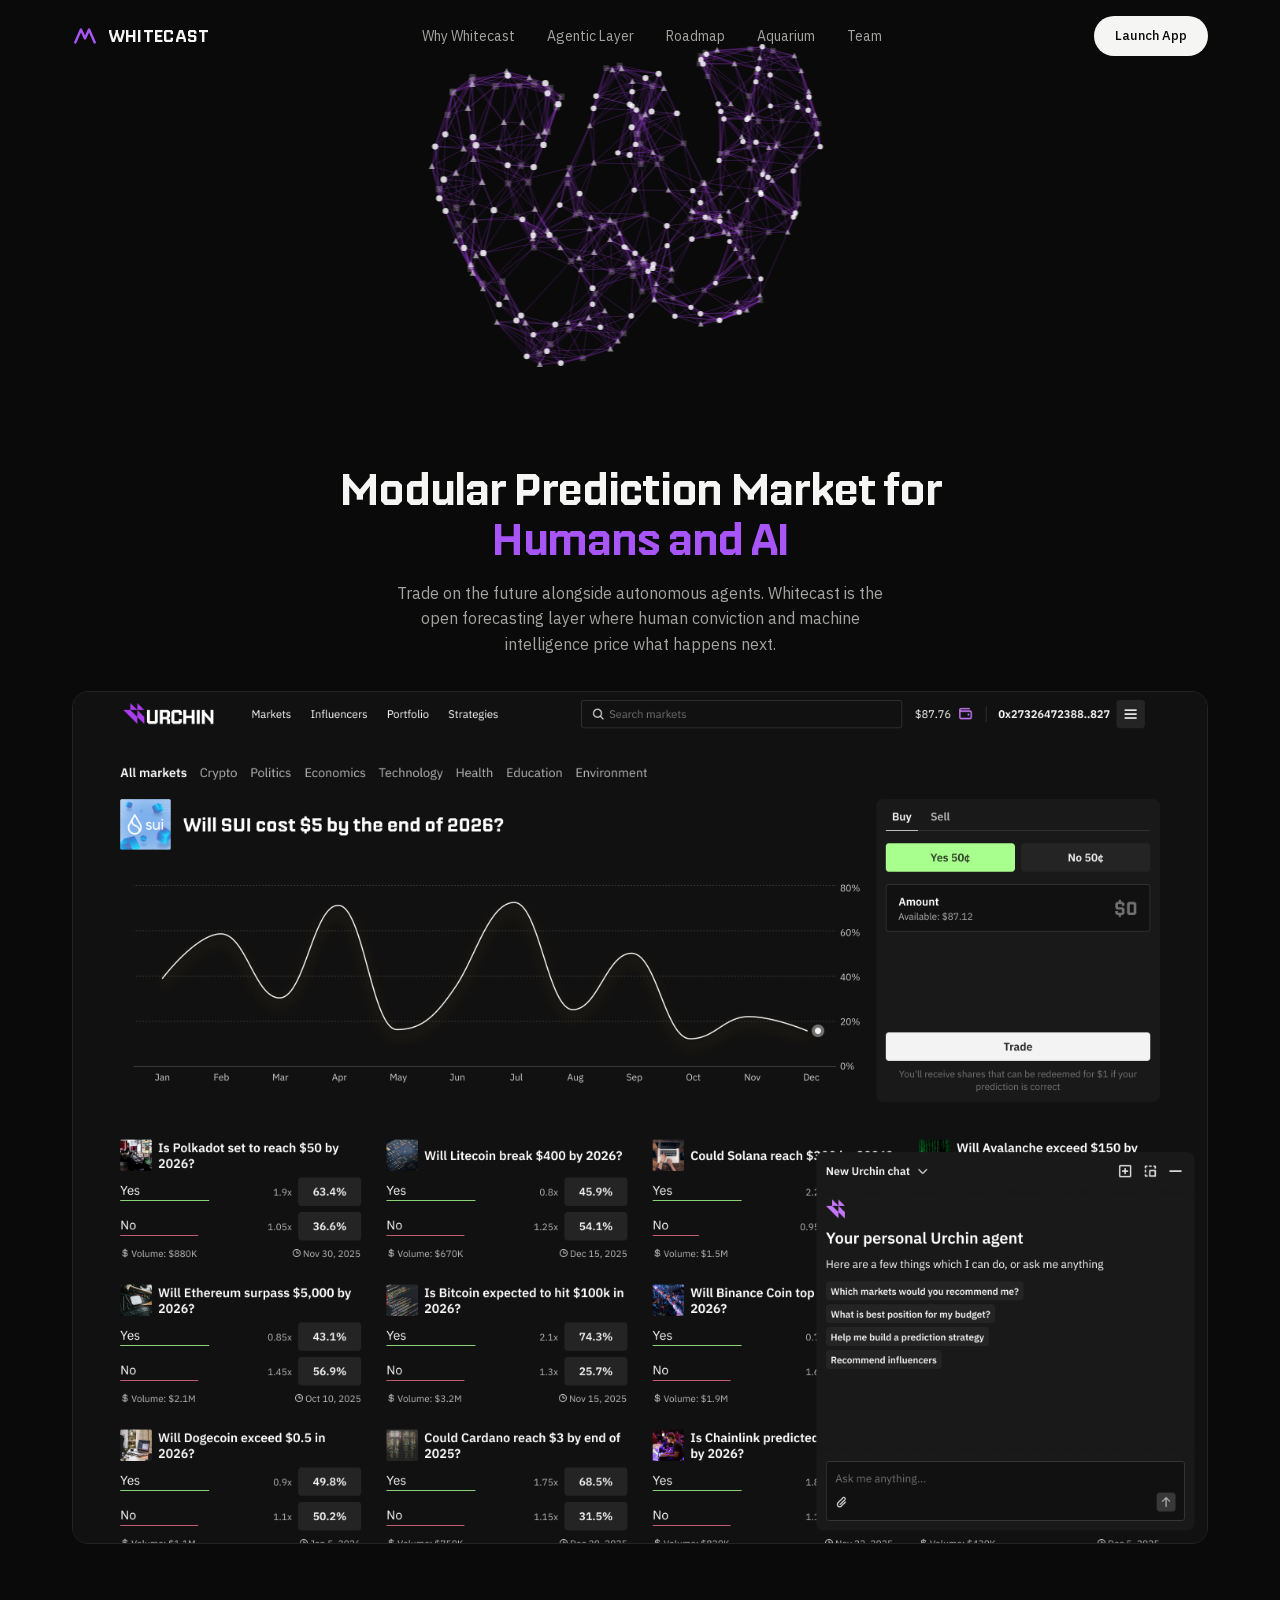
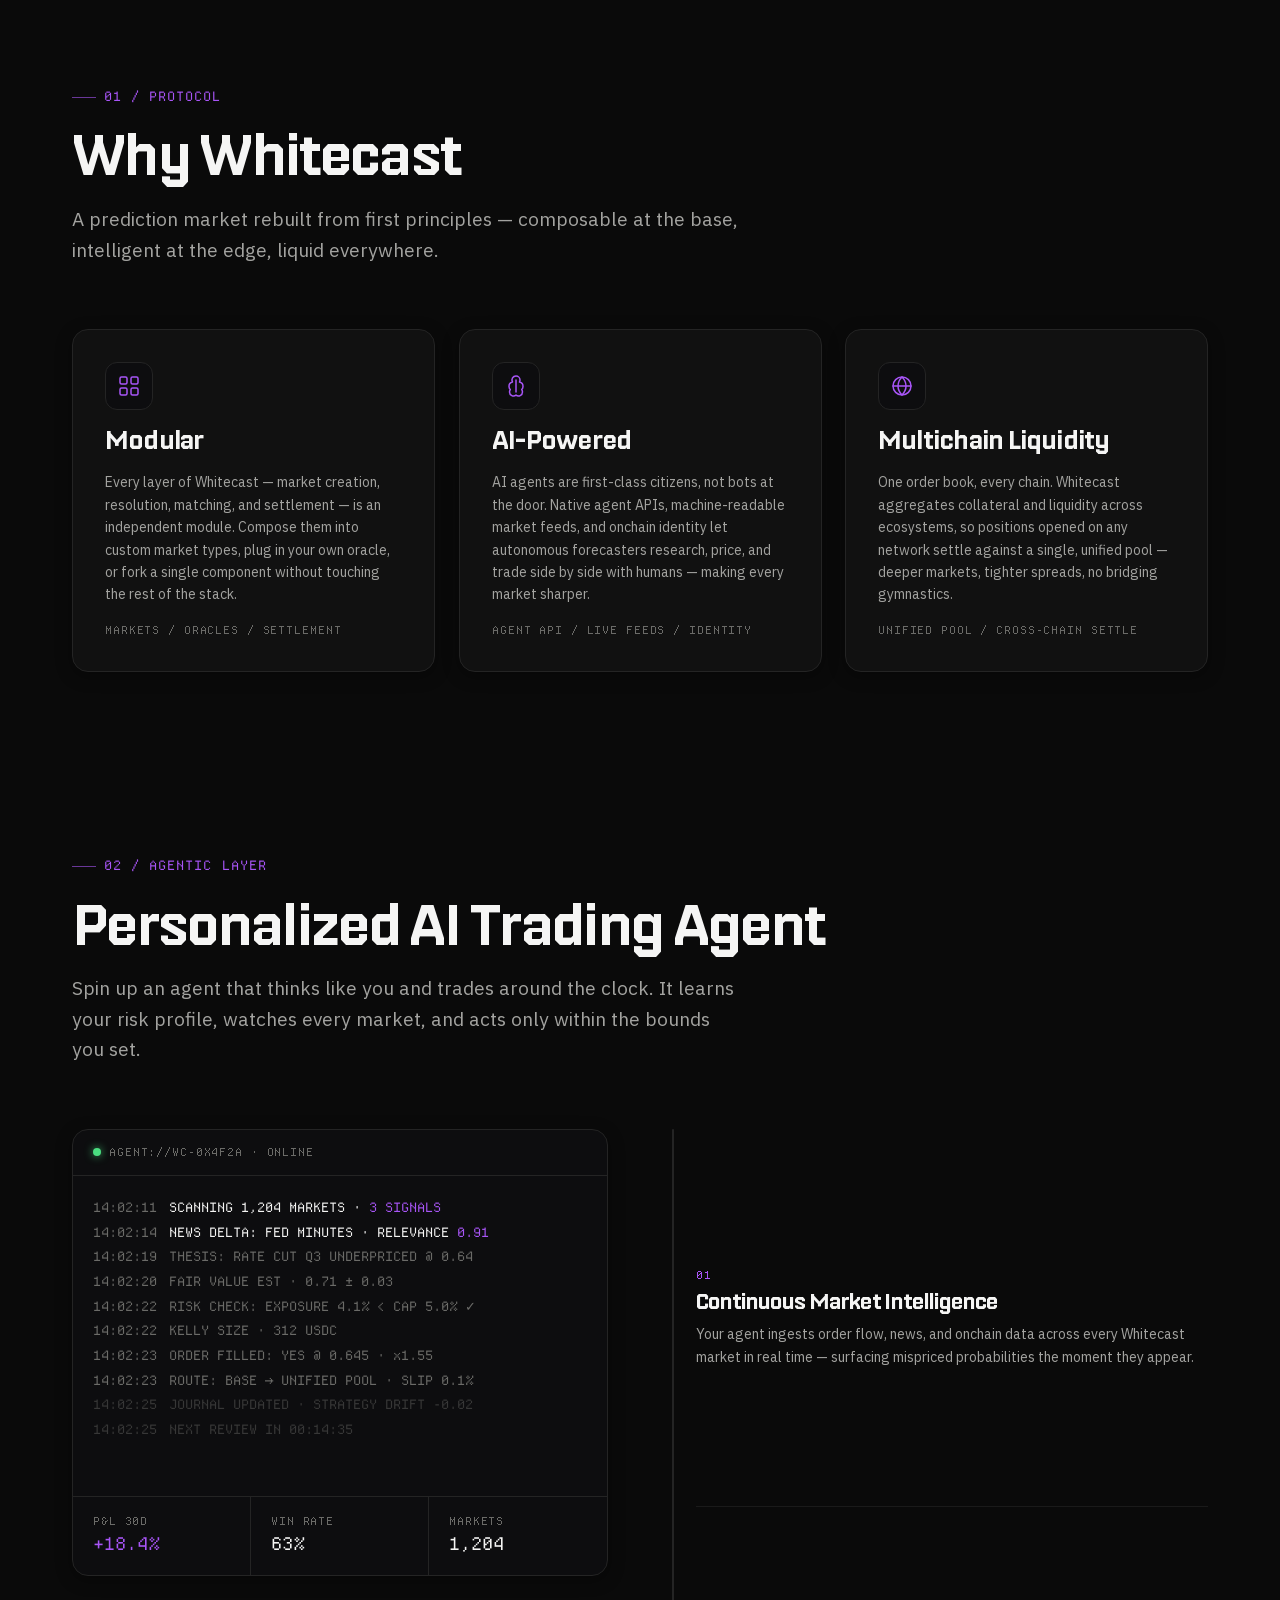
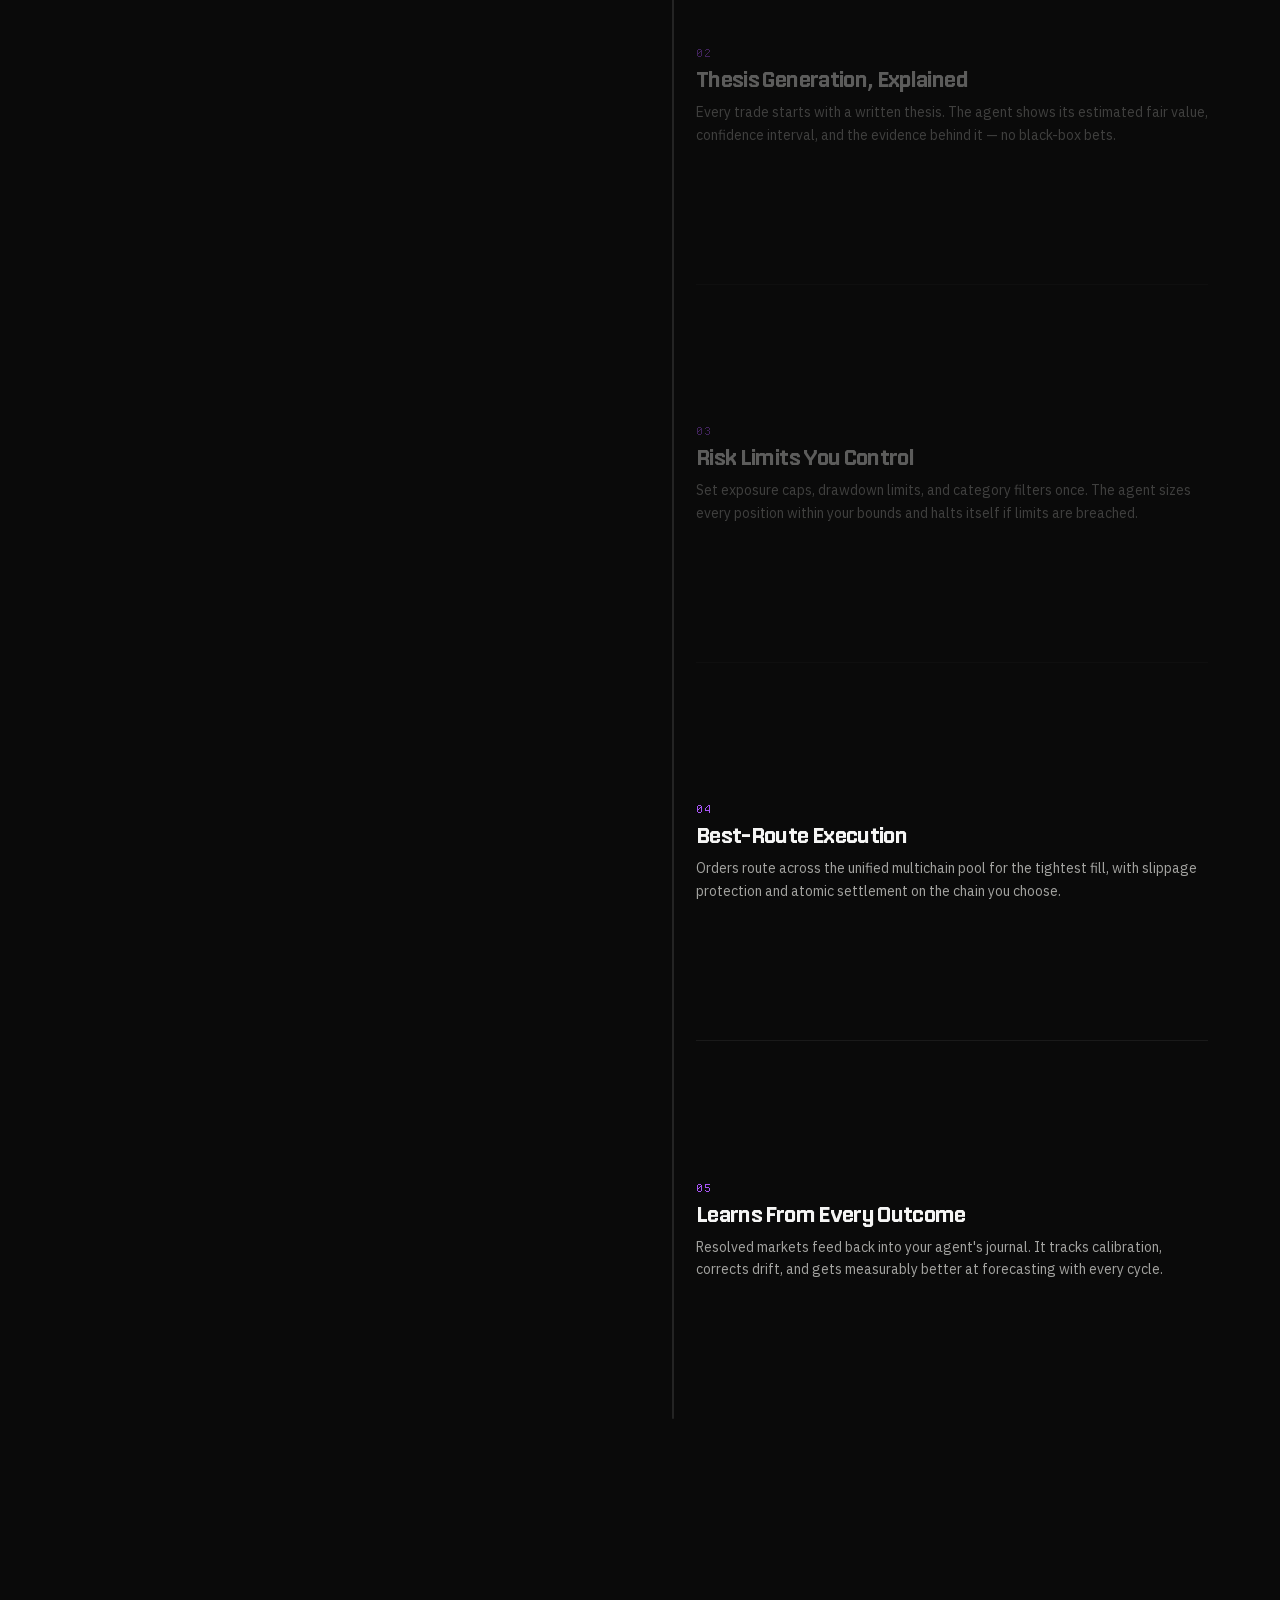
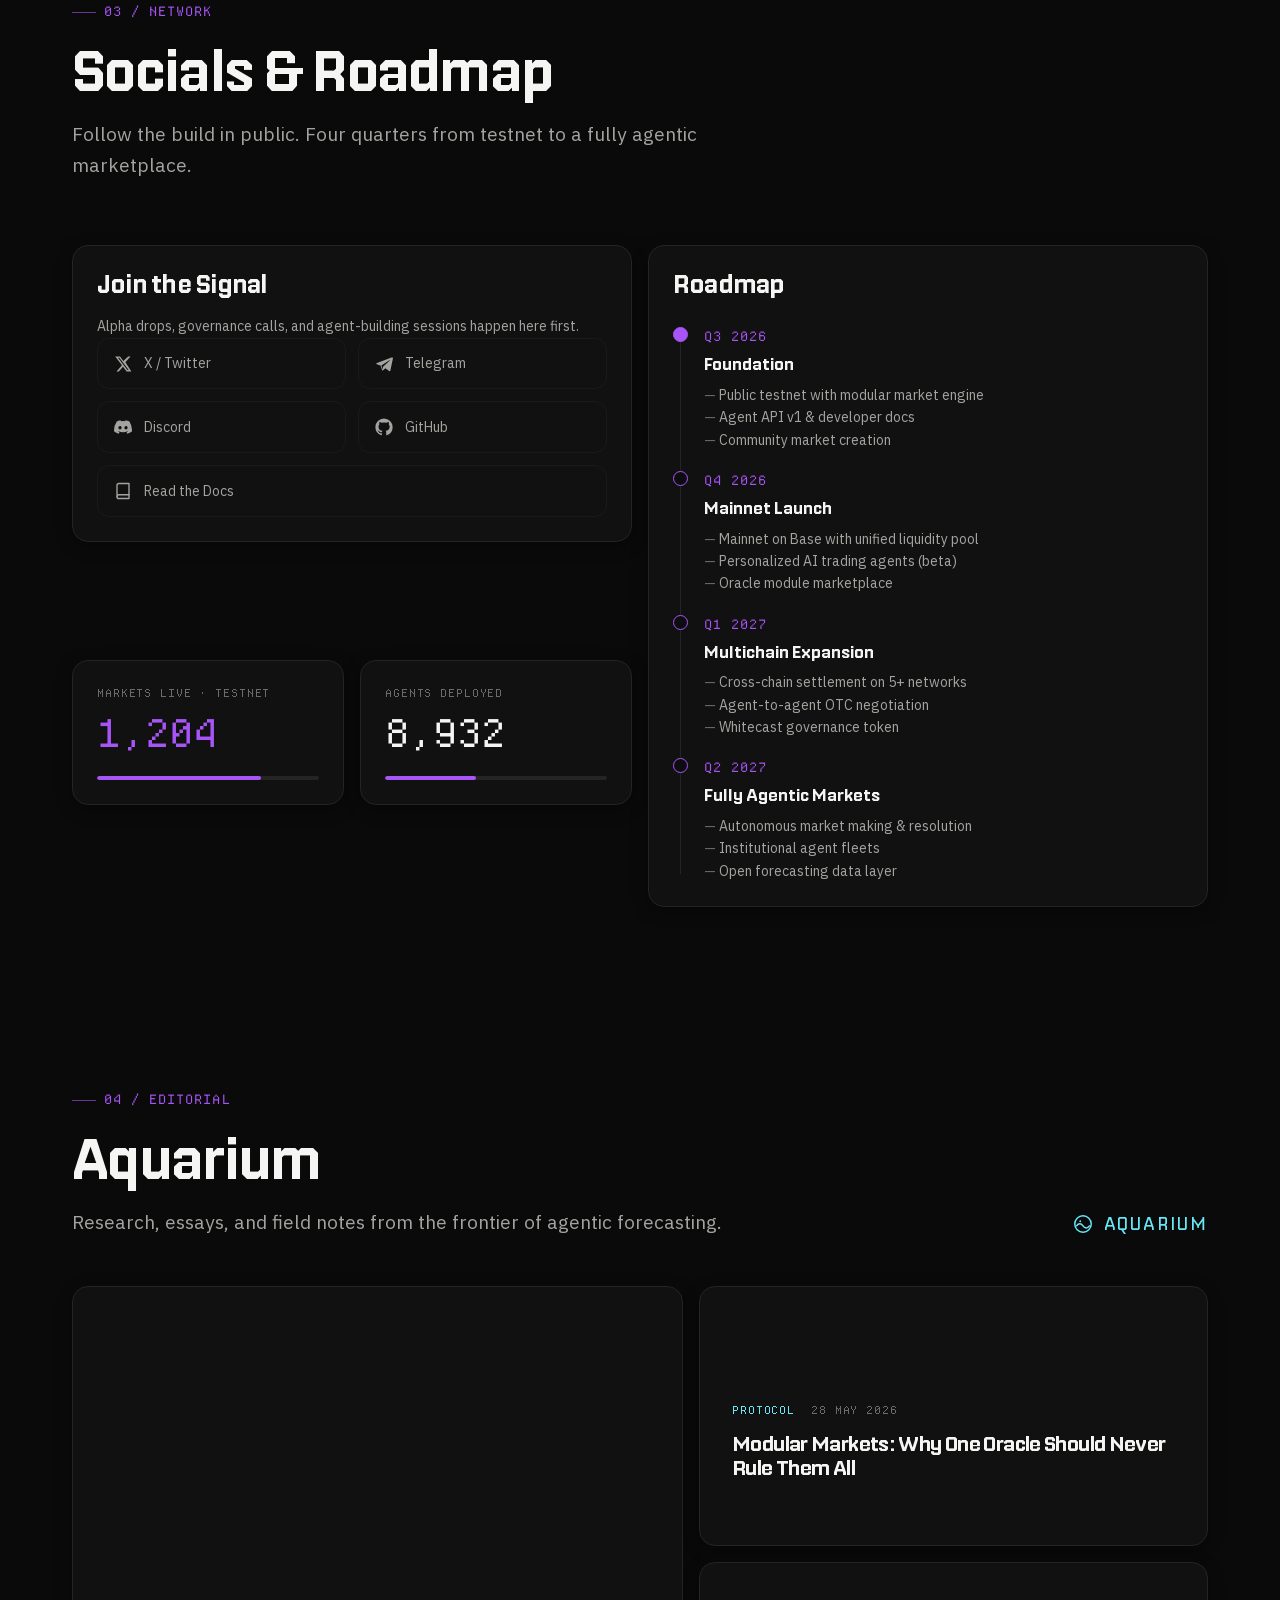
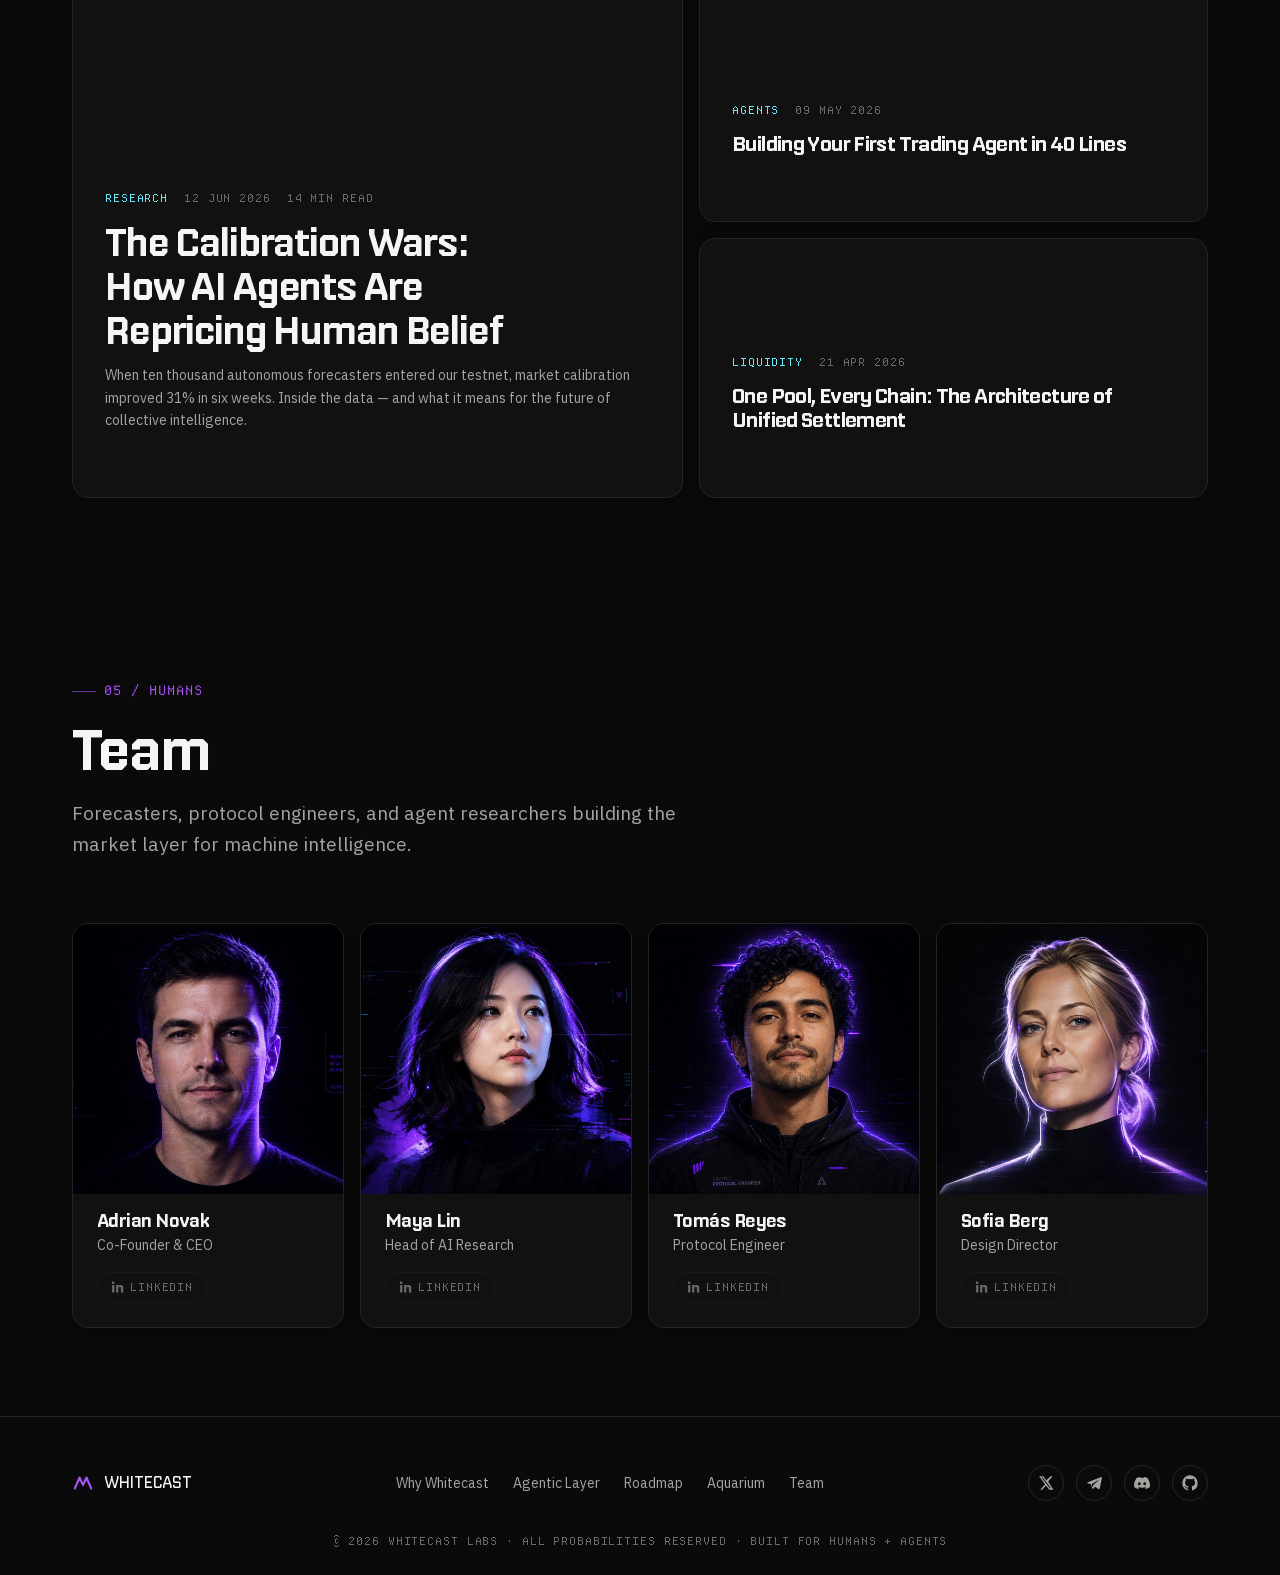
==== commit 6565a85c: "Refine hero, product preview, and interaction polish. Replace the particle wordmark with the network" ====
--- a/index.html
+++ b/index.html
@@ -23,12 +23,7 @@
     <div class="container nav-inner">
       <a href="#" class="nav-logo" aria-label="Whitecast home">
         <svg width="26" height="26" viewBox="0 0 32 32" fill="none" aria-hidden="true">
-          <path d="M4 24 L11 8 L16 19 L21 8 L28 24" stroke="url(#wgrad)" stroke-width="3" stroke-linecap="round" stroke-linejoin="round"/>
-          <defs>
-            <linearGradient id="wgrad" x1="4" y1="8" x2="28" y2="24" gradientUnits="userSpaceOnUse">
-              <stop stop-color="#A855F7"/><stop offset="1" stop-color="#F5F5F4"/>
-            </linearGradient>
-          </defs>
+          <path d="M4 24 L11 8 L16 19 L21 8 L28 24" stroke="#A855F7" stroke-width="3" stroke-linecap="round" stroke-linejoin="round"/>
         </svg>
         WHITECAST
       </a>
@@ -49,60 +44,31 @@
 
     <!-- ================= 1. HERO ================= -->
     <section class="hero" id="hero">
-      <div class="hero-glow" aria-hidden="true"></div>
-
-      <!-- faint product interface behind the particle field -->
-      <div class="hero-backdrop" aria-hidden="true">
-        <div class="ui-mock">
-          <div class="ui-mock-head">
-            <span>ETH &gt; $5K BY SEPT &middot; YES</span>
-            <span class="price">0.67 &nbsp;<span style="color:#4ade80">+4.2%</span></span>
-            <span class="pill-toggle"><span class="buy">BUY</span><span class="sell">SELL</span></span>
-          </div>
-          <svg class="chart" viewBox="0 0 800 180" fill="none" aria-hidden="true">
-            <path d="M0 150 C60 140 90 155 140 130 S240 90 300 105 S420 60 480 75 S600 30 660 45 S760 20 800 28"
-              stroke="#f5f5f4" stroke-width="2" style="filter: drop-shadow(0 0 6px rgba(255,255,255,0.6))"/>
-            <path d="M0 150 C60 140 90 155 140 130 S240 90 300 105 S420 60 480 75 S600 30 660 45 S760 20 800 28 L800 180 L0 180 Z"
-              fill="url(#chartfade)"/>
-            <defs>
-              <linearGradient id="chartfade" x1="0" y1="0" x2="0" y2="180" gradientUnits="userSpaceOnUse">
-                <stop stop-color="rgba(168,85,247,0.25)"/><stop offset="1" stop-color="rgba(168,85,247,0)"/>
-              </linearGradient>
-            </defs>
-          </svg>
-          <div class="ui-mock-markets">
-            <div class="ui-mock-market"><span>FED CUTS RATES Q3</span><span class="odds">72%</span><span class="mult">x1.38</span></div>
-            <div class="ui-mock-market"><span>AGI DECLARED 2027</span><span class="odds">12%</span><span class="mult">x8.33</span></div>
-            <div class="ui-mock-market"><span>BTC ATH THIS YEAR</span><span class="odds">58%</span><span class="mult">x1.72</span></div>
-          </div>
-        </div>
-      </div>
-
-      <canvas id="hero-canvas" aria-hidden="true"></canvas>
-
-      <div class="hero-content">
-        <svg class="hero-logo" viewBox="0 0 32 32" fill="none" aria-hidden="true">
-          <path d="M4 24 L11 8 L16 19 L21 8 L28 24" stroke="url(#wgrad2)" stroke-width="2.5" stroke-linecap="round" stroke-linejoin="round"/>
-          <defs>
-            <linearGradient id="wgrad2" x1="4" y1="8" x2="28" y2="24" gradientUnits="userSpaceOnUse">
-              <stop stop-color="#A855F7"/><stop offset="1" stop-color="#F5F5F4"/>
-            </linearGradient>
-          </defs>
-        </svg>
-        <h1 class="hero-title">Modular Prediction Market for <em>Humans and AI</em></h1>
-        <p class="hero-sub">Trade on the future alongside autonomous agents. Whitecast is the open forecasting layer where human conviction and machine intelligence price what happens next.</p>
-        <div class="hero-ctas">
-          <a href="#" class="btn btn-primary">Launch App</a>
-          <a href="#why" class="btn btn-ghost">Explore the Protocol</a>
-        </div>
-      </div>
-
-      <div class="hero-ticker" aria-hidden="true">
-        <span>ETH&gt;5K <span class="up">0.67 ▲</span></span>
-        <span>US-ELECTION <span class="down">0.51 ▼</span></span>
-        <span>AGI-2027 <span class="up">0.12 ▲</span></span>
-        <span>SOL-FLIP <span class="down">0.09 ▼</span></span>
-        <span>CPI&lt;2.5 <span class="up">0.44 ▲</span></span>
+      <div class="hero-inner">
+        <canvas id="hero-canvas" class="network-hero" aria-hidden="true"></canvas>
+
+        <div class="hero-content">
+          <h1 class="hero-title">Modular Prediction Market for <em>Humans and AI</em></h1>
+          <p class="hero-sub">Trade on the future alongside autonomous agents. Whitecast is the open forecasting layer where human conviction and machine intelligence price what happens next.</p>
+          <div class="hero-ctas">
+            <a href="#" class="btn btn-primary">Launch App</a>
+            <a href="#why" class="btn btn-ghost">Explore the Protocol</a>
+          </div>
+        </div>
+      </div>
+    </section>
+
+    <!-- ================= APP PREVIEW ================= -->
+    <section class="app-preview" id="app-preview" aria-label="Product interface preview">
+      <div class="container">
+        <img
+          src="assets/img/app-preview.png"
+          alt="Whitecast prediction markets trading interface"
+          class="app-preview-img"
+          width="5760"
+          height="4320"
+          loading="lazy"
+        />
       </div>
     </section>
 
@@ -229,7 +195,7 @@
 
         <div class="bento">
           <!-- Socials -->
-          <div class="glass bento-card bento-socials reveal">
+          <div class="glass bento-card bento-socials tilt-card reveal">
             <h3 class="bento-title">Join the Signal</h3>
             <p style="color: var(--text-dim); font-size: var(--fs-small);">Alpha drops, governance calls, and agent-building sessions happen here first.</p>
             <div class="social-links">
@@ -256,22 +222,7 @@
             </div>
           </div>
 
-          <!-- Stat: markets -->
-          <div class="glass bento-card bento-stat reveal" style="--reveal-delay: 100ms; --fill: 74%;">
-            <span class="stat-label">Markets Live · Testnet</span>
-            <span class="stat-value"><em>1,204</em></span>
-            <div class="stat-bar"><div class="stat-bar-fill"></div></div>
-          </div>
-
-          <!-- Stat: agents -->
-          <div class="glass bento-card bento-stat reveal" style="--reveal-delay: 200ms; --fill: 41%;">
-            <span class="stat-label">Agents Deployed</span>
-            <span class="stat-value">8,932</span>
-            <div class="stat-bar"><div class="stat-bar-fill"></div></div>
-          </div>
-
-          <!-- Roadmap -->
-          <div class="glass bento-card bento-roadmap reveal" style="--reveal-delay: 150ms">
+          <div class="glass bento-card bento-roadmap tilt-card reveal" style="--reveal-delay: 150ms">
             <h3 class="bento-title">Roadmap</h3>
             <div class="roadmap">
               <div class="roadmap-item">
@@ -325,10 +276,17 @@
             </div>
           </div>
 
-          <!-- Decorative AI tile -->
-          <div class="glass bento-card bento-art reveal" style="--reveal-delay: 250ms">
-            <img src="assets/img/bento-ai-orb.png" alt="" loading="lazy" />
-            <span class="art-label">FORECAST ENGINE // V0.9</span>
+          <div class="bento-stats">
+            <div class="glass bento-card bento-stat tilt-card reveal" style="--reveal-delay: 100ms; --fill: 74%;">
+              <span class="stat-label">Markets Live · Testnet</span>
+              <span class="stat-value"><em>1,204</em></span>
+              <div class="stat-bar"><div class="stat-bar-fill"></div></div>
+            </div>
+            <div class="glass bento-card bento-stat tilt-card reveal" style="--reveal-delay: 200ms; --fill: 41%;">
+              <span class="stat-label">Agents Deployed</span>
+              <span class="stat-value">8,932</span>
+              <div class="stat-bar"><div class="stat-bar-fill"></div></div>
+            </div>
           </div>
         </div>
       </div>
@@ -354,26 +312,26 @@
         </div>
 
         <div class="editorial">
-          <article class="glass article-card article-featured reveal">
+          <article class="glass article-card article-featured tilt-card reveal">
             <div class="article-meta"><span class="cat">RESEARCH</span><span>12 JUN 2026</span><span>14 MIN READ</span></div>
             <h3>The Calibration Wars: How AI Agents Are Repricing Human Belief</h3>
             <p>When ten thousand autonomous forecasters entered our testnet, market calibration improved 31% in six weeks. Inside the data — and what it means for the future of collective intelligence.</p>
             <span class="article-read">Read Article →</span>
           </article>
 
-          <article class="glass article-card reveal" style="--reveal-delay: 100ms">
+          <article class="glass article-card tilt-card reveal" style="--reveal-delay: 100ms">
             <div class="article-meta"><span class="cat">PROTOCOL</span><span>28 MAY 2026</span></div>
             <h3>Modular Markets: Why One Oracle Should Never Rule Them All</h3>
             <span class="article-read">Read Article →</span>
           </article>
 
-          <article class="glass article-card reveal" style="--reveal-delay: 200ms">
+          <article class="glass article-card tilt-card reveal" style="--reveal-delay: 200ms">
             <div class="article-meta"><span class="cat">AGENTS</span><span>09 MAY 2026</span></div>
             <h3>Building Your First Trading Agent in 40 Lines</h3>
             <span class="article-read">Read Article →</span>
           </article>
 
-          <article class="glass article-card reveal" style="--reveal-delay: 300ms">
+          <article class="glass article-card tilt-card reveal" style="--reveal-delay: 300ms">
             <div class="article-meta"><span class="cat">LIQUIDITY</span><span>21 APR 2026</span></div>
             <h3>One Pool, Every Chain: The Architecture of Unified Settlement</h3>
             <span class="article-read">Read Article →</span>
@@ -390,7 +348,7 @@
         <p class="section-lead reveal" style="--reveal-delay: 100ms">Forecasters, protocol engineers, and agent researchers building the market layer for machine intelligence.</p>
 
         <div class="team-grid">
-          <article class="glass team-card reveal">
+          <article class="glass team-card tilt-card reveal">
             <div class="team-photo"><img src="assets/img/team-adrian.png" alt="AI-stylized portrait of Adrian Novak" loading="lazy" /></div>
             <div class="team-info">
               <h3>Adrian Novak</h3>
@@ -402,7 +360,7 @@
             </div>
           </article>
 
-          <article class="glass team-card reveal" style="--reveal-delay: 100ms">
+          <article class="glass team-card tilt-card reveal" style="--reveal-delay: 100ms">
             <div class="team-photo"><img src="assets/img/team-maya.png" alt="AI-stylized portrait of Maya Lin" loading="lazy" /></div>
             <div class="team-info">
               <h3>Maya Lin</h3>
@@ -414,7 +372,7 @@
             </div>
           </article>
 
-          <article class="glass team-card reveal" style="--reveal-delay: 200ms">
+          <article class="glass team-card tilt-card reveal" style="--reveal-delay: 200ms">
             <div class="team-photo"><img src="assets/img/team-tomas.png" alt="AI-stylized portrait of Tomás Reyes" loading="lazy" /></div>
             <div class="team-info">
               <h3>Tomás Reyes</h3>
@@ -426,7 +384,7 @@
             </div>
           </article>
 
-          <article class="glass team-card reveal" style="--reveal-delay: 300ms">
+          <article class="glass team-card tilt-card reveal" style="--reveal-delay: 300ms">
             <div class="team-photo"><img src="assets/img/team-sofia.png" alt="AI-stylized portrait of Sofia Berg" loading="lazy" /></div>
             <div class="team-info">
               <h3>Sofia Berg</h3>
@@ -448,12 +406,7 @@
       <div class="footer-row">
         <a href="#" class="footer-logo" aria-label="Whitecast home">
           <svg width="22" height="22" viewBox="0 0 32 32" fill="none" aria-hidden="true">
-            <path d="M4 24 L11 8 L16 19 L21 8 L28 24" stroke="url(#wgrad3)" stroke-width="3" stroke-linecap="round" stroke-linejoin="round"/>
-            <defs>
-              <linearGradient id="wgrad3" x1="4" y1="8" x2="28" y2="24" gradientUnits="userSpaceOnUse">
-                <stop stop-color="#A855F7"/><stop offset="1" stop-color="#F5F5F4"/>
-              </linearGradient>
-            </defs>
+            <path d="M4 24 L11 8 L16 19 L21 8 L28 24" stroke="#A855F7" stroke-width="3" stroke-linecap="round" stroke-linejoin="round"/>
           </svg>
           WHITECAST
         </a>
@@ -477,6 +430,7 @@
     </div>
   </footer>
 
+  <script src="js/hero-network.js" defer></script>
   <script src="js/main.js" defer></script>
 </body>
 </html>
--- a/css/tokens.css
+++ b/css/tokens.css
@@ -7,8 +7,8 @@
   /* ---------- Color ---------- */
   --bg: #0a0a0a;
   --bg-raised: #0d0d0f;
-  --bg-card: rgba(255, 255, 255, 0.03);
-  --bg-card-hover: rgba(255, 255, 255, 0.05);
+  --bg-card: #111111;
+  --bg-card-hover: #161616;
 
   --text: #f5f5f4;
   --text-dim: #a3a3a0;
@@ -17,15 +17,12 @@
   --accent: #a855f7;
   --accent-soft: #8b5cf6;
   --accent-cyan: #67e8f9;
-  --accent-glow: rgba(168, 85, 247, 0.35);
-  --accent-glow-faint: rgba(168, 85, 247, 0.12);
 
   --hairline: #242424;
-  --hairline-soft: rgba(255, 255, 255, 0.07);
+  --hairline-soft: #1a1a1a;
 
-  --gradient-accent: linear-gradient(135deg, #a855f7 0%, #e9d5ff 60%, #ffffff 100%);
-  --gradient-accent-cyan: linear-gradient(135deg, #8b5cf6 0%, #a855f7 45%, #67e8f9 100%);
-  --gradient-card: linear-gradient(160deg, rgba(168, 85, 247, 0.08) 0%, rgba(255, 255, 255, 0.02) 45%, rgba(103, 232, 249, 0.04) 100%);
+  --yes: #4ade80;
+  --no: #525252;
 
   /* ---------- Typography ---------- */
   --font-title: 'Nippo', 'Arial Narrow', sans-serif;
@@ -33,7 +30,7 @@
   --font-mono: 'Departure Mono', 'SF Mono', 'Courier New', monospace;
 
   /* Type scale */
-  --fs-hero: clamp(2.5rem, 8vw, 7rem);
+  --fs-hero: clamp(1.75rem, 4vw, 2.75rem);
   --fs-h2: clamp(2rem, 4.5vw, 3.5rem);
   --fs-h3: clamp(1.25rem, 2vw, 1.625rem);
   --fs-lead: clamp(1.0625rem, 1.5vw, 1.25rem);
@@ -59,7 +56,7 @@
   --space-7: 3rem;
   --space-8: 4rem;
   --space-9: 6rem;
-  --space-section: clamp(5rem, 12vw, 10rem);
+  --space-section: clamp(3rem, 7vw, 5.5rem);
   --container: 76rem;
   --gutter: clamp(1.25rem, 4vw, 2.5rem);
 
@@ -70,9 +67,9 @@
   --radius-pill: 999px;
 
   /* ---------- Shadows / glass ---------- */
-  --shadow-card: 0 8px 30px rgba(0, 0, 0, 0.45);
-  --shadow-card-hover: 0 20px 50px rgba(0, 0, 0, 0.6), 0 0 40px var(--accent-glow-faint);
-  --blur-glass: 14px;
+  --shadow-card: 0 4px 16px rgba(0, 0, 0, 0.35);
+  --shadow-card-hover: 0 8px 24px rgba(0, 0, 0, 0.45);
+  --blur-glass: 0;
 
   /* ---------- Motion ---------- */
   --ease-out: cubic-bezier(0.22, 1, 0.36, 1);
--- a/css/main.css
+++ b/css/main.css
@@ -25,17 +25,6 @@
   line-height: var(--lh-body);
   -webkit-font-smoothing: antialiased;
   overflow-x: hidden;
-}
-
-/* Subtle grain over everything */
-body::after {
-  content: '';
-  position: fixed;
-  inset: 0;
-  pointer-events: none;
-  z-index: 2000;
-  opacity: 0.35;
-  background-image: url("data:image/svg+xml,%3Csvg xmlns='http://www.w3.org/2000/svg' width='120' height='120'%3E%3Cfilter id='n'%3E%3CfeTurbulence type='fractalNoise' baseFrequency='0.9' numOctaves='2' stitchTiles='stitch'/%3E%3CfeColorMatrix type='saturate' values='0'/%3E%3CfeComponentTransfer%3E%3CfeFuncA type='linear' slope='0.05'/%3E%3C/feComponentTransfer%3E%3C/filter%3E%3Crect width='100%25' height='100%25' filter='url(%23n)'/%3E%3C/svg%3E");
 }
 
 img {
@@ -136,7 +125,6 @@
 
 .btn-primary:hover {
   transform: translateY(-2px);
-  box-shadow: 0 8px 30px rgba(255, 255, 255, 0.15), 0 0 24px var(--accent-glow-faint);
 }
 
 .btn-ghost {
@@ -147,20 +135,16 @@
 
 .btn-ghost:hover {
   border-color: var(--accent);
-  box-shadow: 0 0 20px var(--accent-glow-faint);
   transform: translateY(-2px);
 }
 
 /* ---------- Glass card primitive ---------- */
 .glass {
   background: var(--bg-card);
-  border: 1px solid var(--hairline-soft);
+  border: 1px solid var(--hairline);
   border-radius: var(--radius-lg);
-  backdrop-filter: blur(var(--blur-glass));
-  -webkit-backdrop-filter: blur(var(--blur-glass));
   box-shadow: var(--shadow-card);
-  transition: transform var(--dur-med) var(--ease-out),
-    box-shadow var(--dur-med) var(--ease-out),
+  transition: box-shadow var(--dur-med) var(--ease-out),
     border-color var(--dur-med) var(--ease-out),
     background var(--dur-med) var(--ease-out);
 }
@@ -184,9 +168,7 @@
 }
 
 .nav.scrolled {
-  background: rgba(10, 10, 10, 0.75);
-  backdrop-filter: blur(16px);
-  -webkit-backdrop-filter: blur(16px);
+  background: var(--bg);
   border-bottom-color: var(--hairline);
 }
 
@@ -237,142 +219,112 @@
    1. HERO
    ============================================================ */
 .hero {
-  min-height: 100vh;
-  min-height: 100svh;
+  position: relative;
+  min-height: 75svh;
   display: flex;
   align-items: center;
   justify-content: center;
   text-align: center;
-  padding-block: 0;
+  padding: 5rem var(--gutter) 2rem;
   overflow: hidden;
+}
+
+.hero-inner {
+  position: relative;
+  width: min(52rem, 100%);
+  margin-inline: auto;
+  display: flex;
+  flex-direction: column;
+  align-items: center;
+  transform: translateY(clamp(2rem, 12vh, 8rem));
 }
 
 #hero-canvas {
   position: absolute;
-  inset: 0;
+  left: 50%;
+  top: 0;
+  transform: translate(-50%, -52%);
+  z-index: 1;
+  display: block;
+  pointer-events: auto;
+}
+
+.hero-content {
+  position: relative;
+  z-index: 2;
+  display: flex;
+  flex-direction: column;
+  align-items: center;
+  gap: var(--space-4);
   width: 100%;
-  height: 100%;
-  z-index: 2;
-}
-
-/* Faint product screenshot behind the particles */
-.hero-backdrop {
-  position: absolute;
-  inset: 0;
-  z-index: 1;
-  display: grid;
-  place-items: center;
-  opacity: 0.35;
-  -webkit-mask-image: radial-gradient(ellipse 75% 65% at 50% 45%, black 20%, transparent 72%);
-  mask-image: radial-gradient(ellipse 75% 65% at 50% 45%, black 20%, transparent 72%);
-}
-
-.hero-backdrop .ui-mock {
-  transform: perspective(1200px) rotateX(18deg) scale(1.05);
-  filter: saturate(0.8);
-}
-
-.hero-glow {
-  position: absolute;
-  z-index: 0;
-  width: 60vw;
-  height: 60vw;
-  max-width: 900px;
-  max-height: 900px;
-  left: 50%;
-  top: 40%;
-  transform: translate(-50%, -50%);
-  background: radial-gradient(circle, var(--accent-glow-faint) 0%, transparent 65%);
+  padding-top: clamp(10rem, 22vw, 16rem);
   pointer-events: none;
 }
 
-.hero-content {
-  position: relative;
-  z-index: 3;
-  display: flex;
-  flex-direction: column;
-  align-items: center;
-  gap: var(--space-5);
-  padding-inline: var(--gutter);
-  margin-top: 9vh;
-}
-
-.hero-logo {
-  width: 64px;
-  height: 64px;
-  filter: drop-shadow(0 0 18px var(--accent-glow));
-  animation: hero-in var(--dur-slow) var(--ease-out) both;
+.hero-content a,
+.hero-content button {
+  pointer-events: auto;
 }
 
 .hero-title {
   font-size: var(--fs-hero);
   font-weight: 500;
-  max-width: 15ch;
-  line-height: var(--lh-tight);
-  animation: hero-in var(--dur-slow) var(--ease-out) 150ms both;
+  max-width: 22ch;
+  line-height: var(--lh-heading);
 }
 
 .hero-title em {
   font-style: normal;
-  background: var(--gradient-accent-cyan);
-  -webkit-background-clip: text;
-  background-clip: text;
-  color: transparent;
+  color: var(--accent);
 }
 
 .hero-sub {
-  font-size: var(--fs-lead);
+  font-size: var(--fs-body);
   color: var(--text-dim);
-  max-width: 38rem;
-  animation: hero-in var(--dur-slow) var(--ease-out) 350ms both;
+  max-width: 32rem;
 }
 
 .hero-ctas {
   display: flex;
-  gap: var(--space-4);
+  gap: var(--space-3);
   flex-wrap: wrap;
   justify-content: center;
-  animation: hero-in var(--dur-slow) var(--ease-out) 650ms both;
-}
-
-.hero-ticker {
-  position: absolute;
-  bottom: 2rem;
-  left: 50%;
-  transform: translateX(-50%);
-  z-index: 3;
-  display: flex;
-  gap: var(--space-6);
-  font-family: var(--font-mono);
-  font-size: var(--fs-micro);
-  letter-spacing: var(--ls-mono);
-  text-transform: uppercase;
-  color: var(--text-faint);
-  white-space: nowrap;
-  animation: hero-in var(--dur-slow) var(--ease-out) 900ms both;
-}
-
-.hero-ticker .up { color: #4ade80; }
-.hero-ticker .down { color: #f87171; }
-
-@keyframes hero-in {
-  from {
-    opacity: 0;
-    transform: translateY(24px);
-  }
-  to {
-    opacity: 1;
-    transform: translateY(0);
-  }
+  margin-top: var(--space-2);
 }
 
 @media (max-width: 767px) {
-  .hero-ticker { display: none; }
-  /* Particle canvas is disabled on mobile (see JS); keep backdrop faint for legibility */
-  .hero-backdrop { opacity: 0.12; }
-}
-
-/* ---------- Trading UI mock (hero backdrop + agentic visual) ---------- */
+  .hero {
+    min-height: auto;
+    padding-block: 5rem 2rem;
+  }
+  .hero-inner {
+    transform: none;
+  }
+  .hero-content {
+    padding-top: 0;
+  }
+  #hero-canvas {
+    display: none;
+  }
+}
+
+/* ============================================================
+   APP PREVIEW — product screenshot
+   ============================================================ */
+.app-preview {
+  padding-top: var(--space-4);
+  padding-bottom: var(--space-7);
+}
+
+.app-preview-img {
+  width: 100%;
+  height: auto;
+  display: block;
+  border: 1px solid var(--hairline);
+  border-radius: var(--radius-lg);
+}
+
+/* ---------- Legacy ui-mock (agentic visual) ---------- */
 .ui-mock {
   width: min(920px, 92vw);
   background: var(--bg-raised);
@@ -462,34 +414,18 @@
 
 .tilt-card {
   position: relative;
-  padding: var(--space-6);
-  min-height: 340px;
-  display: flex;
-  flex-direction: column;
-  gap: var(--space-4);
   transform-style: preserve-3d;
   will-change: transform;
   overflow: hidden;
-  background-image: var(--gradient-card);
-}
-
-/* parallax light that follows the cursor (position set from JS) */
-.tilt-card::before {
-  content: '';
-  position: absolute;
-  inset: 0;
-  background: radial-gradient(
-    400px circle at var(--mx, 50%) var(--my, 50%),
-    rgba(168, 85, 247, 0.16),
-    transparent 55%
-  );
-  opacity: 0;
-  transition: opacity var(--dur-med) var(--ease-out);
-  pointer-events: none;
-}
-
-.tilt-card:hover::before {
-  opacity: 1;
+  backface-visibility: hidden;
+}
+
+.why-grid .tilt-card {
+  padding: var(--space-6);
+  min-height: 340px;
+  display: flex;
+  flex-direction: column;
+  gap: var(--space-4);
 }
 
 .tilt-icon {
@@ -498,8 +434,8 @@
   display: grid;
   place-items: center;
   border-radius: var(--radius-md);
-  border: 1px solid var(--hairline-soft);
-  background: rgba(168, 85, 247, 0.08);
+  border: 1px solid var(--hairline);
+  background: var(--bg-raised);
   color: var(--accent);
   transform: translateZ(40px);
 }
@@ -529,7 +465,7 @@
   .why-grid {
     grid-template-columns: 1fr;
   }
-  .tilt-card {
+  .why-grid .tilt-card {
     min-height: auto;
   }
 }
@@ -555,7 +491,7 @@
   border: 1px solid var(--hairline);
   border-radius: var(--radius-lg);
   overflow: hidden;
-  box-shadow: var(--shadow-card), 0 0 60px var(--accent-glow-faint);
+  box-shadow: var(--shadow-card);
 }
 
 .agent-console-head {
@@ -670,15 +606,19 @@
 .agentic-progress-fill {
   width: 100%;
   height: 0%;
-  background: var(--gradient-accent-cyan);
+  background: var(--accent);
   transition: height 200ms linear;
 }
 
 .agentic-feature {
+  min-height: 42vh;
   padding: var(--space-5) 0;
   border-bottom: 1px solid var(--hairline-soft);
   opacity: 0.35;
   transition: opacity var(--dur-med) var(--ease-out);
+  display: flex;
+  flex-direction: column;
+  justify-content: center;
 }
 
 .agentic-feature:last-child {
@@ -722,23 +662,26 @@
    ============================================================ */
 .bento {
   display: grid;
-  grid-template-columns: repeat(4, 1fr);
-  grid-auto-rows: minmax(150px, auto);
+  grid-template-columns: 1fr 1fr;
   gap: var(--space-4);
   margin-top: var(--space-8);
+  perspective: 1200px;
+  align-items: start;
 }
 
 .bento-card {
   padding: var(--space-5);
-  background-image: var(--gradient-card);
+  background: var(--bg-card);
   display: flex;
   flex-direction: column;
   overflow: hidden;
   position: relative;
 }
 
-.bento-card:hover {
-  transform: translateY(-4px);
+.bento-stats {
+  display: grid;
+  grid-template-columns: 1fr 1fr;
+  gap: var(--space-4);
 }
 
 .bento-title {
@@ -749,8 +692,8 @@
 
 /* Socials tile */
 .bento-socials {
-  grid-column: span 2;
-  grid-row: span 2;
+  grid-column: 1;
+  grid-row: 1;
 }
 
 .social-links {
@@ -776,7 +719,7 @@
 .social-link:hover {
   border-color: var(--accent);
   color: var(--text);
-  background: var(--accent-glow-faint);
+  background: var(--bg-card-hover);
   transform: translateY(-2px);
 }
 
@@ -788,8 +731,13 @@
 
 /* Roadmap tile */
 .bento-roadmap {
-  grid-column: span 2;
-  grid-row: span 3;
+  grid-column: 2;
+  grid-row: 1 / span 2;
+}
+
+.bento-stats {
+  grid-column: 1;
+  grid-row: 2;
 }
 
 .roadmap {
@@ -807,7 +755,7 @@
   top: 8px;
   bottom: 8px;
   width: 1px;
-  background: linear-gradient(to bottom, var(--accent), var(--hairline));
+  background: var(--hairline);
 }
 
 .roadmap-item {
@@ -830,7 +778,6 @@
 
 .roadmap-item:first-child .roadmap-dot {
   background: var(--accent);
-  box-shadow: 0 0 12px var(--accent-glow);
 }
 
 .roadmap-q {
@@ -891,7 +838,7 @@
 .stat-bar-fill {
   height: 100%;
   width: 0;
-  background: var(--gradient-accent-cyan);
+  background: var(--accent);
   border-radius: 2px;
   transition: width 1.2s var(--ease-out);
 }
@@ -929,11 +876,10 @@
   letter-spacing: var(--ls-mono);
   text-transform: uppercase;
   color: var(--text-dim);
-  background: rgba(10, 10, 10, 0.6);
-  backdrop-filter: blur(8px);
+  background: var(--bg);
   padding: 0.35rem 0.75rem;
   border-radius: var(--radius-pill);
-  border: 1px solid var(--hairline-soft);
+  border: 1px solid var(--hairline);
 }
 
 @media (max-width: 900px) {
@@ -942,8 +888,8 @@
   }
   .bento-socials,
   .bento-roadmap,
-  .bento-art {
-    grid-column: span 1;
+  .bento-stats {
+    grid-column: 1;
     grid-row: auto;
   }
 }
@@ -975,6 +921,7 @@
   grid-template-columns: 1.2fr 1fr;
   gap: var(--space-4);
   margin-top: var(--space-7);
+  perspective: 1200px;
 }
 
 .article-card {
@@ -985,40 +932,14 @@
   padding: var(--space-6);
   min-height: 260px;
   overflow: hidden;
-  background-image: var(--gradient-card);
+  background: var(--bg-card);
   cursor: pointer;
-}
-
-.article-card::after {
-  content: '';
-  position: absolute;
-  inset: 0;
-  background: radial-gradient(120% 100% at 80% 0%, var(--accent-glow-faint), transparent 55%);
-  opacity: 0;
-  transition: opacity var(--dur-med) var(--ease-out);
-}
-
-.article-card:hover::after {
-  opacity: 1;
-}
-
-.article-card:hover {
-  transform: translateY(-4px);
 }
 
 .article-featured {
   grid-row: span 3;
   min-height: 520px;
   justify-content: flex-end;
-}
-
-.article-featured::before {
-  content: '';
-  position: absolute;
-  inset: 0;
-  background:
-    radial-gradient(80% 60% at 30% 20%, rgba(103, 232, 249, 0.12), transparent 60%),
-    radial-gradient(70% 60% at 80% 70%, rgba(168, 85, 247, 0.18), transparent 55%);
 }
 
 .article-meta {
@@ -1100,56 +1021,14 @@
   grid-template-columns: repeat(4, 1fr);
   gap: var(--space-4);
   margin-top: var(--space-8);
+  perspective: 1200px;
 }
 
 .team-card {
   position: relative;
   overflow: hidden;
   padding: 0;
-  background-image: var(--gradient-card);
-}
-
-/* holographic border sweep */
-.team-card::before {
-  content: '';
-  position: absolute;
-  inset: -1px;
-  border-radius: inherit;
-  padding: 1px;
-  background: conic-gradient(
-    from var(--angle, 0deg),
-    transparent 0%,
-    var(--accent) 12%,
-    var(--accent-cyan) 22%,
-    transparent 36%
-  );
-  -webkit-mask: linear-gradient(#000 0 0) content-box, linear-gradient(#000 0 0);
-  -webkit-mask-composite: xor;
-  mask-composite: exclude;
-  opacity: 0;
-  transition: opacity var(--dur-med) var(--ease-out);
-  pointer-events: none;
-  z-index: 2;
-}
-
-.team-card:hover::before {
-  opacity: 1;
-  animation: holo-spin 3.5s linear infinite;
-}
-
-@property --angle {
-  syntax: '<angle>';
-  initial-value: 0deg;
-  inherits: false;
-}
-
-@keyframes holo-spin {
-  to { --angle: 360deg; }
-}
-
-.team-card:hover {
-  transform: translateY(-6px);
-  box-shadow: var(--shadow-card-hover), 0 0 60px var(--accent-glow-faint);
+  background: var(--bg-card);
 }
 
 .team-photo {
@@ -1306,14 +1185,12 @@
    ============================================================ */
 .reveal {
   opacity: 0;
-  transform: translateY(32px);
-  transition: opacity var(--dur-slow) var(--ease-out), transform var(--dur-slow) var(--ease-out);
+  transition: opacity var(--dur-slow) var(--ease-out);
   transition-delay: var(--reveal-delay, 0ms);
 }
 
 .reveal.in-view {
   opacity: 1;
-  transform: translateY(0);
 }
 
 /* ---------- Reduced motion ---------- */
@@ -1330,12 +1207,8 @@
   }
   .reveal {
     opacity: 1;
-    transform: none;
   }
   #hero-canvas {
     display: none;
   }
-  .hero-glow {
-    background: radial-gradient(circle, var(--accent-glow-faint) 0%, transparent 65%);
-  }
-}
+}
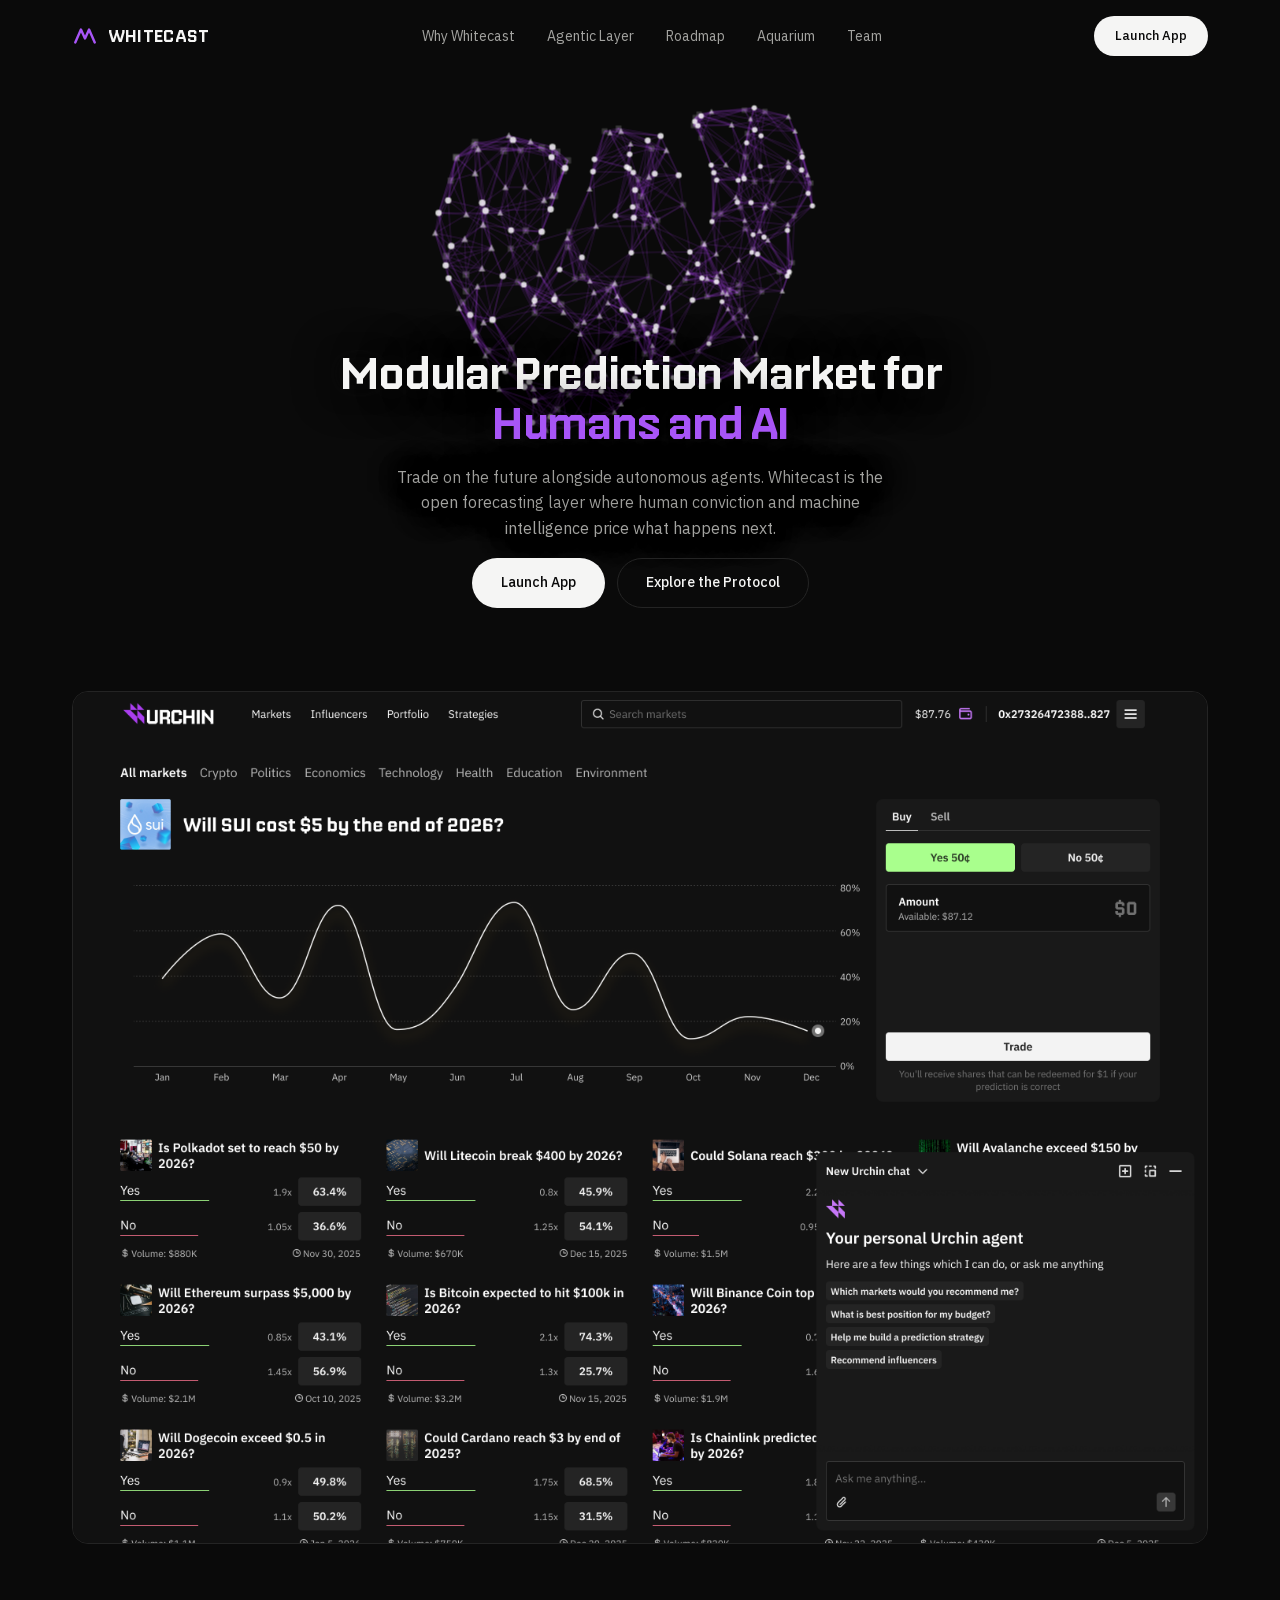
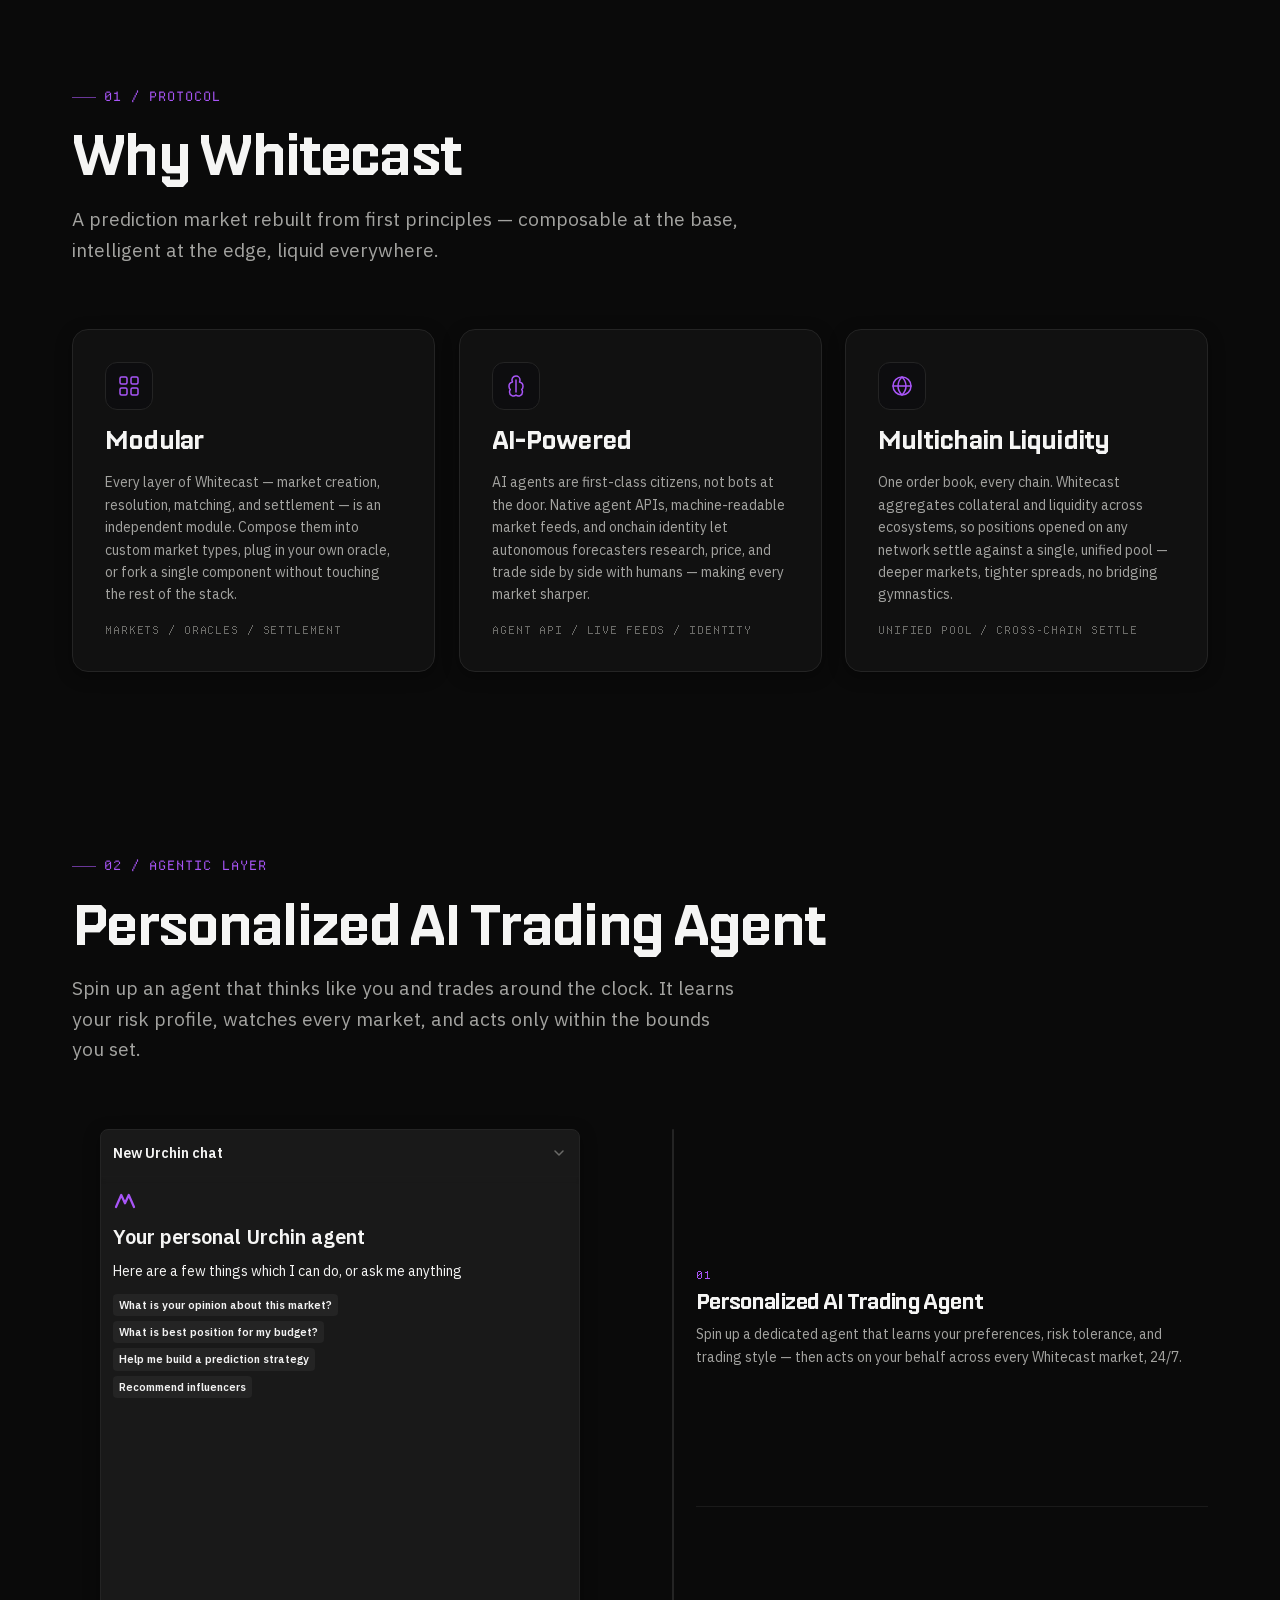
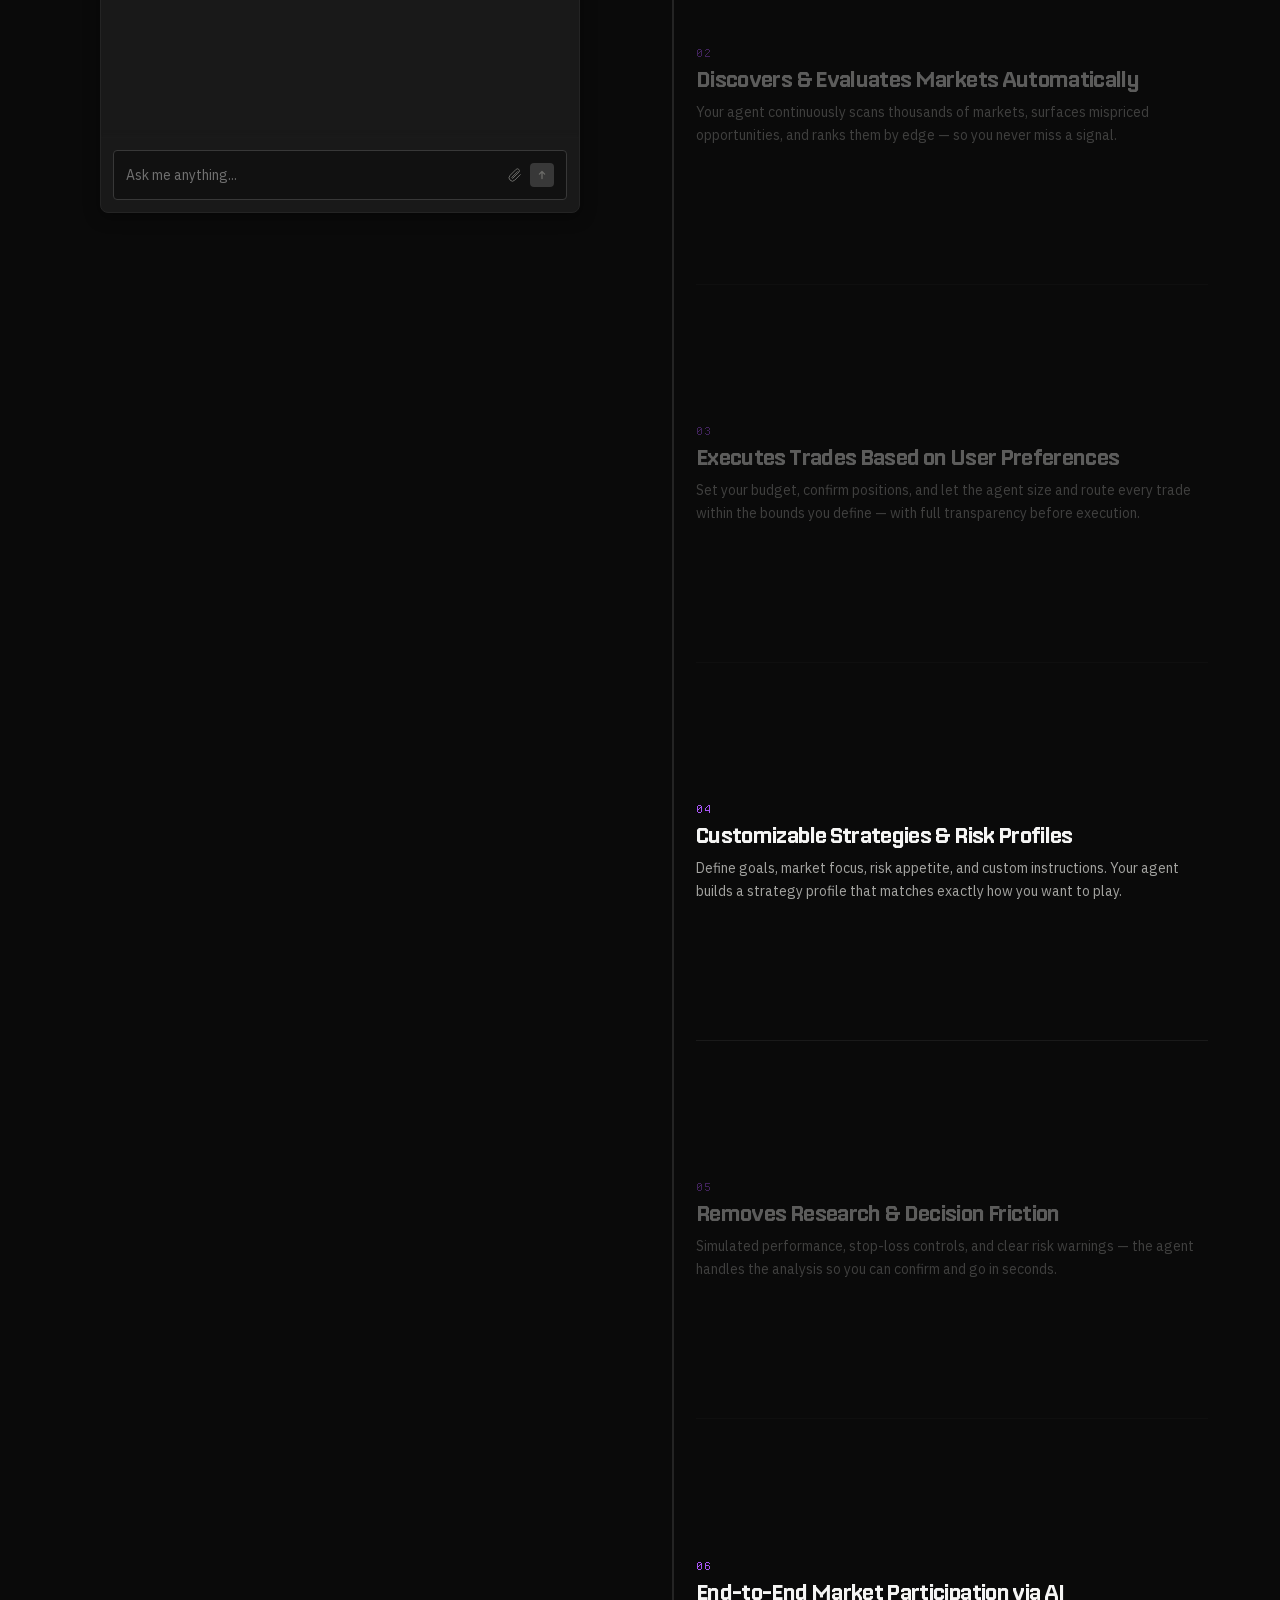
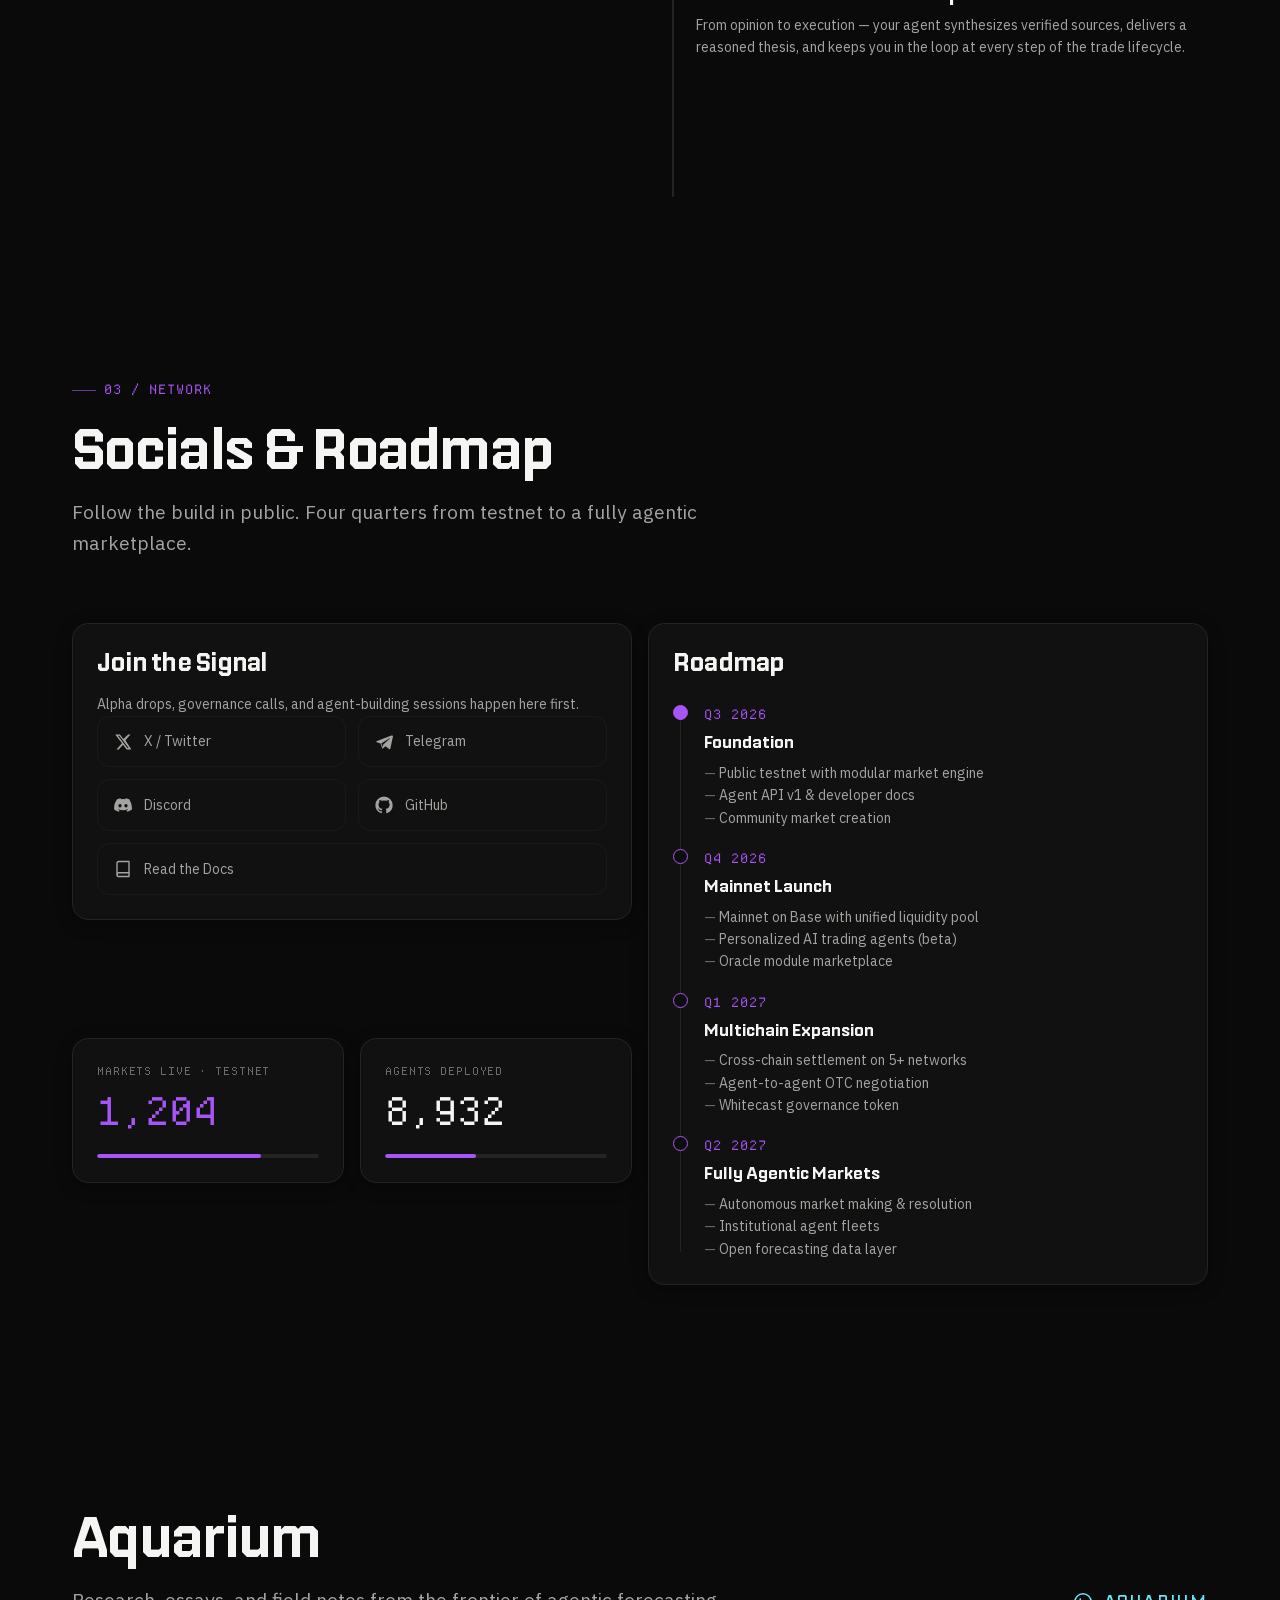
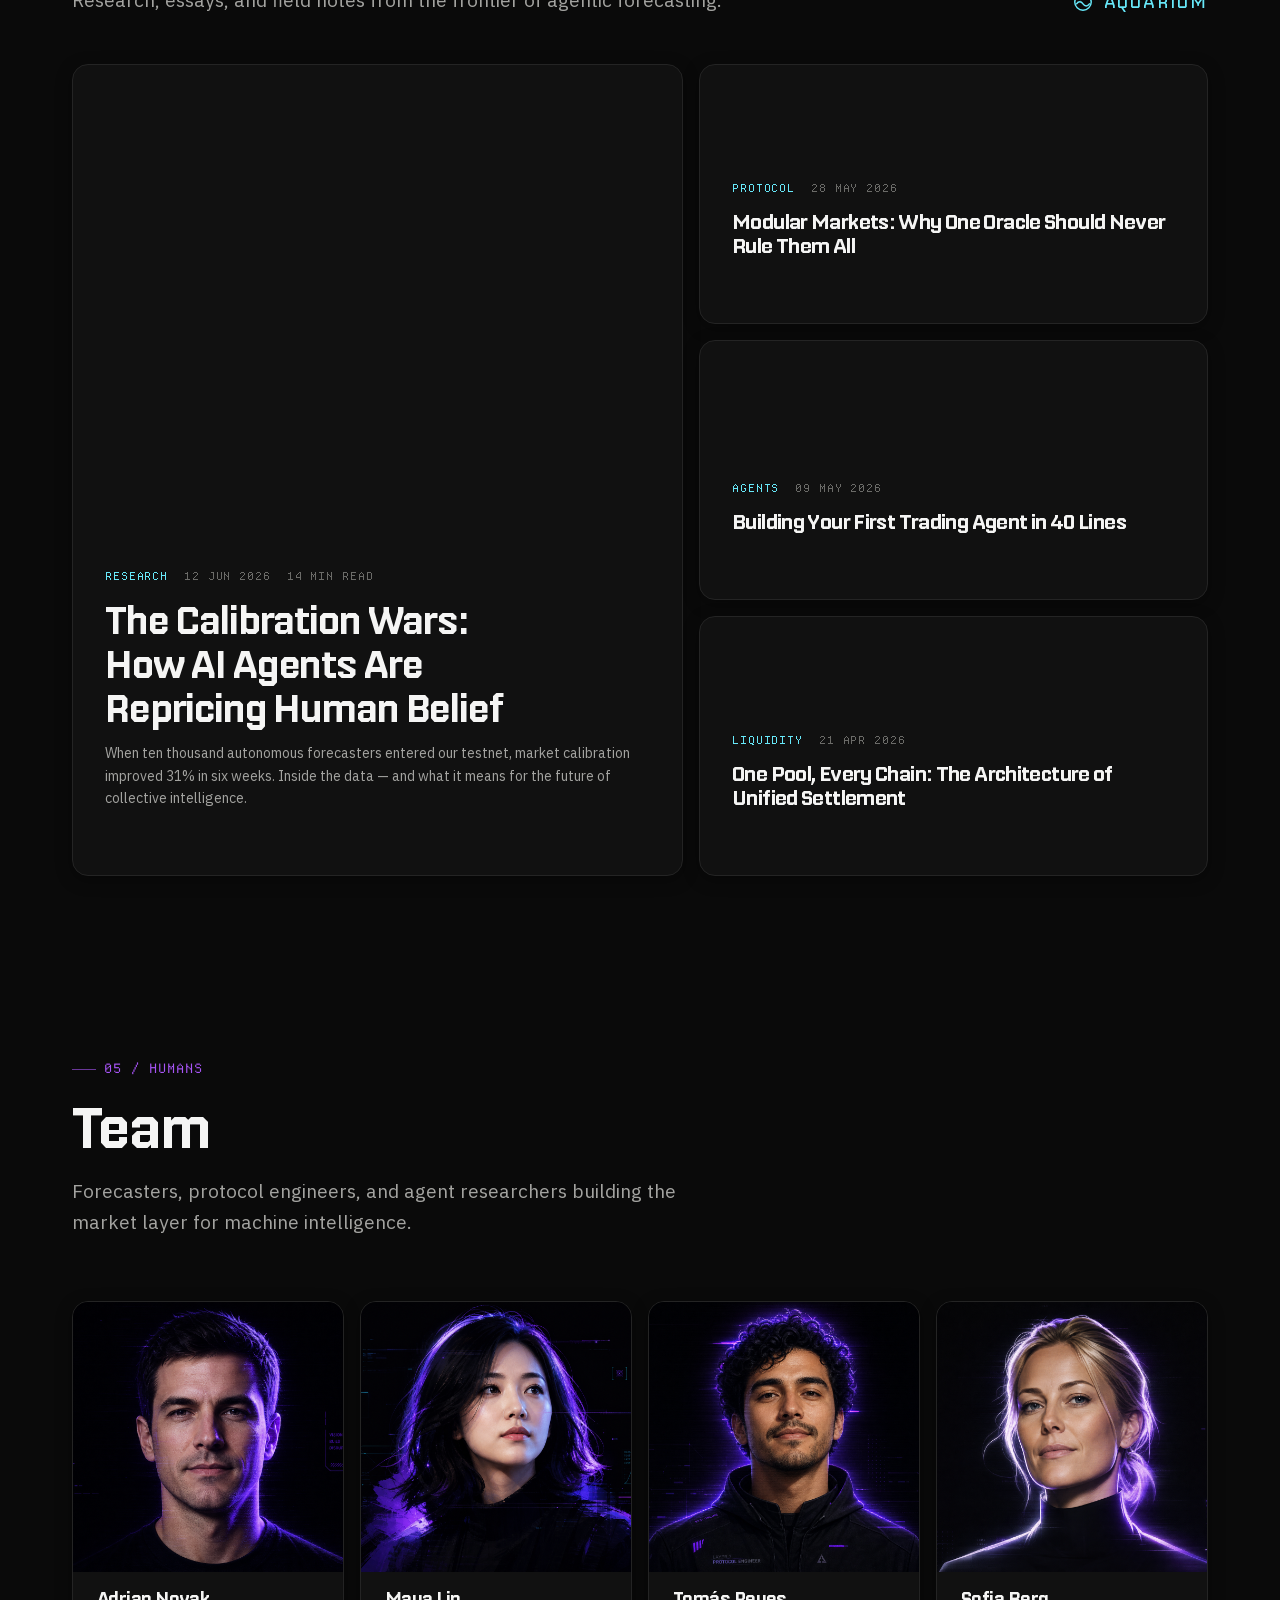
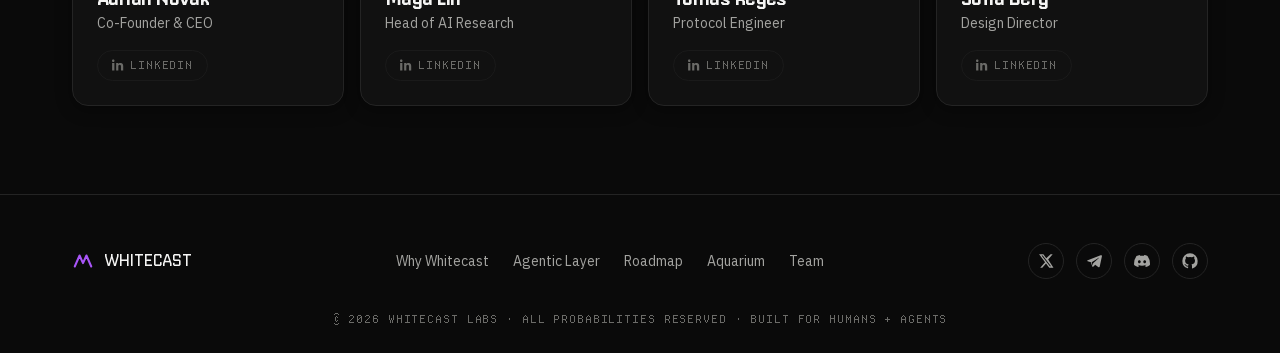
==== commit b14e15cb: "Replace agentic console with animated Urchin chat modal and six scroll steps. Co-authored-by: Cursor" ====
--- a/index.html
+++ b/index.html
@@ -44,16 +44,14 @@
 
     <!-- ================= 1. HERO ================= -->
     <section class="hero" id="hero">
-      <div class="hero-inner">
-        <canvas id="hero-canvas" class="network-hero" aria-hidden="true"></canvas>
-
-        <div class="hero-content">
-          <h1 class="hero-title">Modular Prediction Market for <em>Humans and AI</em></h1>
-          <p class="hero-sub">Trade on the future alongside autonomous agents. Whitecast is the open forecasting layer where human conviction and machine intelligence price what happens next.</p>
-          <div class="hero-ctas">
-            <a href="#" class="btn btn-primary">Launch App</a>
-            <a href="#why" class="btn btn-ghost">Explore the Protocol</a>
-          </div>
+      <canvas id="hero-canvas" class="network-hero" aria-hidden="true"></canvas>
+
+      <div class="hero-content">
+        <h1 class="hero-title">Modular Prediction Market for <em>Humans and AI</em></h1>
+        <p class="hero-sub">Trade on the future alongside autonomous agents. Whitecast is the open forecasting layer where human conviction and machine intelligence price what happens next.</p>
+        <div class="hero-ctas">
+          <a href="#" class="btn btn-primary">Launch App</a>
+          <a href="#why" class="btn btn-ghost">Explore the Protocol</a>
         </div>
       </div>
     </section>
@@ -128,27 +126,230 @@
 
         <div class="agentic-wrap">
           <div class="agentic-visual reveal">
-            <div class="agent-console">
-              <div class="agent-console-head">
-                <span class="dot" aria-hidden="true"></span>
-                <span>AGENT://WC-0x4F2A &middot; ONLINE</span>
+            <div class="agent-modal" id="agent-modal" aria-live="polite">
+              <div class="agent-modal-head">
+                <span class="agent-modal-title" id="agent-modal-title">New Urchin chat</span>
+                <svg class="agent-modal-chevron" width="16" height="16" viewBox="0 0 16 16" fill="none" aria-hidden="true"><path d="M4 6l4 4 4-4" stroke="currentColor" stroke-width="1.5" stroke-linecap="round" stroke-linejoin="round"/></svg>
               </div>
-              <div class="agent-console-body" id="agent-console-body">
-                <div class="agent-line" data-step="0"><span class="t">14:02:11</span><span>SCANNING 1,204 MARKETS &middot; <span class="val">3 SIGNALS</span></span></div>
-                <div class="agent-line" data-step="0"><span class="t">14:02:14</span><span>NEWS DELTA: FED MINUTES &middot; RELEVANCE <span class="val">0.91</span></span></div>
-                <div class="agent-line" data-step="1"><span class="t">14:02:19</span><span>THESIS: RATE CUT Q3 UNDERPRICED @ <span class="val">0.64</span></span></div>
-                <div class="agent-line" data-step="1"><span class="t">14:02:20</span><span>FAIR VALUE EST &middot; <span class="val">0.71 ± 0.03</span></span></div>
-                <div class="agent-line" data-step="2"><span class="t">14:02:22</span><span>RISK CHECK: EXPOSURE 4.1% &lt; CAP <span class="val">5.0%</span> ✓</span></div>
-                <div class="agent-line" data-step="2"><span class="t">14:02:22</span><span>KELLY SIZE &middot; <span class="val">312 USDC</span></span></div>
-                <div class="agent-line" data-step="3"><span class="t">14:02:23</span><span>ORDER FILLED: YES @ 0.645 &middot; <span class="val">x1.55</span></span></div>
-                <div class="agent-line" data-step="3"><span class="t">14:02:23</span><span>ROUTE: BASE → UNIFIED POOL &middot; SLIP <span class="val">0.1%</span></span></div>
-                <div class="agent-line" data-step="4"><span class="t">14:02:25</span><span>JOURNAL UPDATED &middot; STRATEGY DRIFT <span class="val">-0.02</span></span></div>
-                <div class="agent-line" data-step="4"><span class="t">14:02:25</span><span>NEXT REVIEW IN <span class="val">00:14:35</span></span></div>
+
+              <div class="agent-modal-body" id="agent-modal-body">
+                <!-- Step 0: Personalized AI Trading Agent -->
+                <div class="agent-panel active" data-step="0" data-title="New Urchin chat">
+                  <div class="agent-panel-scroll">
+                    <div class="agent-logo" aria-hidden="true">
+                      <svg width="24" height="24" viewBox="0 0 32 32" fill="none"><path d="M4 24 L11 8 L16 19 L21 8 L28 24" stroke="#A855F7" stroke-width="3" stroke-linecap="round" stroke-linejoin="round"/></svg>
+                    </div>
+                    <h4 class="agent-msg-title">Your personal Urchin agent</h4>
+                    <p class="agent-msg-text">Here are a few things which I can do, or ask me anything</p>
+                    <div class="agent-chips">
+                      <span class="agent-chip">What is your opinion about this market?</span>
+                      <span class="agent-chip">What is best position for my budget?</span>
+                      <span class="agent-chip">Help me build a prediction strategy</span>
+                      <span class="agent-chip">Recommend influencers</span>
+                    </div>
+                  </div>
+                </div>
+
+                <!-- Step 1: Discovers & Evaluates Markets Automatically -->
+                <div class="agent-panel" data-step="1" data-title="Urchins market recommendations">
+                  <div class="agent-panel-scroll">
+                    <div class="agent-bubble agent-bubble-user">Which markets would you recommend me?</div>
+                    <h4 class="agent-msg-title">Urchins market recommendations</h4>
+                    <p class="agent-msg-text">Based on your budget and previous predictions I would recommend you those positions:</p>
+                    <div class="agent-market-card">
+                      <div class="agent-market-head">
+                        <span class="agent-market-thumb" style="--thumb: linear-gradient(135deg, #334155, #64748b)"></span>
+                        <span class="agent-market-q">Will Litecoin break $400 by 2026?</span>
+                      </div>
+                      <div class="agent-yesno">
+                        <span class="agent-yes">Yes 50¢</span>
+                        <span class="agent-no">No 50¢</span>
+                      </div>
+                      <div class="agent-chance">
+                        <div class="agent-chance-bar"><span style="width: 78%"></span></div>
+                        <div class="agent-chance-labels"><span>77.9% chance</span><span>22.1%</span></div>
+                      </div>
+                    </div>
+                    <div class="agent-market-card">
+                      <div class="agent-market-head">
+                        <span class="agent-market-thumb" style="--thumb: linear-gradient(135deg, #1e293b, #475569)"></span>
+                        <span class="agent-market-q">Will Binance Coin top $1,000 in 2026?</span>
+                      </div>
+                      <div class="agent-yesno">
+                        <span class="agent-yes">Yes 50¢</span>
+                        <span class="agent-no">No 50¢</span>
+                      </div>
+                      <div class="agent-chance">
+                        <div class="agent-chance-bar agent-chance-bar-warn"><span style="width: 40%"></span></div>
+                        <div class="agent-chance-labels"><span>40.3% chance</span><span>59.7%</span></div>
+                      </div>
+                    </div>
+                    <span class="agent-chip agent-chip-outline"><svg width="14" height="14" viewBox="0 0 24 24" fill="none" aria-hidden="true"><circle cx="12" cy="12" r="9" stroke="currentColor" stroke-width="1.5"/><path d="M2 12h20M12 2a15 15 0 0 1 0 20M12 2a15 15 0 0 0 0 20" stroke="currentColor" stroke-width="1.5"/></svg> 9 sources</span>
+                    <div class="agent-chips agent-chips-wrap">
+                      <span class="agent-chip">Enter recommended positions</span>
+                      <span class="agent-chip">What is best position for my budget?</span>
+                    </div>
+                  </div>
+                </div>
+
+                <!-- Step 2: Executes Trades Based on User Preferences -->
+                <div class="agent-panel" data-step="2" data-title="Urchins market recommendations">
+                  <div class="agent-panel-scroll">
+                    <div class="agent-bubble agent-bubble-user">Enter recommended positions</div>
+                    <p class="agent-msg-text">Ok, I'll prepare predictions for you! Please specify your budget for those positions.</p>
+                    <div class="agent-bubble agent-bubble-confirm">
+                      <svg width="16" height="16" viewBox="0 0 16 16" fill="none" aria-hidden="true"><path d="M3 8.5l3 3 7-7" stroke="#a9ff8d" stroke-width="1.5" stroke-linecap="round" stroke-linejoin="round"/></svg>
+                      Confirmed budget: $20
+                      <svg class="agent-modal-chevron" width="14" height="14" viewBox="0 0 16 16" fill="none" aria-hidden="true"><path d="M4 6l4 4 4-4" stroke="currentColor" stroke-width="1.5" stroke-linecap="round" stroke-linejoin="round"/></svg>
+                    </div>
+                    <p class="agent-msg-text">Now let me summarize the predictions.</p>
+                    <div class="agent-trade-card">
+                      <div class="agent-trade-row">
+                        <span class="agent-trade-label">Will Litecoin break $400 by 2026?</span>
+                      </div>
+                      <div class="agent-edge-bar">
+                        <div class="agent-edge-labels"><span>Market 46¢</span><span>Fair 52¢</span></div>
+                        <div class="agent-edge-track"><span class="agent-edge-fill" style="width: 49%"></span><span class="agent-edge-gap" style="left: 49%; width: 8%"></span></div>
+                        <div class="agent-edge-meta"><span class="agent-edge-tag">Moderate mispricing</span><span class="agent-edge-val">6¢ edge</span></div>
+                      </div>
+                      <p class="agent-trade-detail">Buy <strong>Yes</strong> for <strong>77.9¢</strong> per token on sum of <strong>$11.52</strong>. Expected return: <strong>$36.21</strong></p>
+                      <hr class="agent-divider" />
+                      <div class="agent-edge-bar">
+                        <div class="agent-edge-labels"><span>Market 60¢</span><span>Fair 63¢</span></div>
+                        <div class="agent-edge-track"><span class="agent-edge-fill agent-edge-fill-warn" style="width: 61%"></span><span class="agent-edge-gap" style="left: 61%; width: 4%"></span></div>
+                        <div class="agent-edge-meta"><span class="agent-edge-tag agent-edge-tag-muted">Minor mispricing</span><span class="agent-edge-val">3¢ edge</span></div>
+                      </div>
+                      <p class="agent-trade-detail">Buy <strong>No</strong> for <strong>59.7¢</strong> per token on sum of <strong>$9.48</strong>. Expected return: <strong>$24.21</strong></p>
+                      <button type="button" class="agent-btn-primary" tabindex="-1">Confirm trades</button>
+                    </div>
+                  </div>
+                </div>
+
+                <!-- Step 3: Customizable Strategies & Risk Profiles -->
+                <div class="agent-panel" data-step="3" data-title="Prediction Strategy">
+                  <div class="agent-panel-scroll">
+                    <div class="agent-bubble agent-bubble-user">Help me build a prediction strategy</div>
+                    <h4 class="agent-msg-title">Building Prediction Strategy</h4>
+                    <p class="agent-msg-text">Let's build your edge. Before I can help, I need to know:</p>
+                    <div class="agent-strategy-card">
+                      <div class="agent-strategy-group">
+                        <span class="agent-strategy-label">Your goal</span>
+                        <div class="agent-option-row">
+                          <span class="agent-option active">Max profit</span>
+                          <span class="agent-option">Stable ROI</span>
+                          <span class="agent-option">Learning</span>
+                        </div>
+                      </div>
+                      <div class="agent-strategy-group">
+                        <span class="agent-strategy-label">Market focus</span>
+                        <div class="agent-option-row">
+                          <span class="agent-option active">Crypto only</span>
+                          <span class="agent-option">Mixed markets</span>
+                        </div>
+                      </div>
+                      <div class="agent-strategy-group">
+                        <span class="agent-strategy-label">Risk appetite</span>
+                        <div class="agent-option-row">
+                          <span class="agent-option">Low</span>
+                          <span class="agent-option">Medium</span>
+                          <span class="agent-option active">Aggressive</span>
+                        </div>
+                      </div>
+                      <div class="agent-strategy-group">
+                        <span class="agent-strategy-label">Instructions</span>
+                        <div class="agent-textarea">Buy only highly unlikely predictions for small amounts.</div>
+                      </div>
+                      <button type="button" class="agent-btn-primary" tabindex="-1">Confirm</button>
+                    </div>
+                  </div>
+                </div>
+
+                <!-- Step 4: Removes Research & Decision Friction -->
+                <div class="agent-panel" data-step="4" data-title="Prediction Strategy">
+                  <div class="agent-panel-scroll">
+                    <div class="agent-bubble agent-bubble-confirm">
+                      <svg width="16" height="16" viewBox="0 0 16 16" fill="none" aria-hidden="true"><path d="M3 8.5l3 3 7-7" stroke="#a9ff8d" stroke-width="1.5" stroke-linecap="round" stroke-linejoin="round"/></svg>
+                      Strategy input provided
+                    </div>
+                    <p class="agent-msg-text">I got your profile. Now let's prepare the execution.</p>
+                    <div class="agent-strategy-card">
+                      <div class="agent-strategy-header">
+                        <span class="agent-msg-title agent-msg-title-sm">Smart-tail strategy</span>
+                        <span class="agent-risk-badge">High risk</span>
+                      </div>
+                      <p class="agent-roi">+58.64%</p>
+                      <p class="agent-roi-sub">ROI for last year. Updated Today, 14:54. Simulated performance</p>
+                      <div class="agent-chart" aria-hidden="true">
+                        <svg viewBox="0 0 360 120" preserveAspectRatio="none">
+                          <defs><linearGradient id="agentChartGrad" x1="0" y1="0" x2="0" y2="1"><stop offset="0%" stop-color="#67e8f9" stop-opacity="0.35"/><stop offset="100%" stop-color="#67e8f9" stop-opacity="0"/></linearGradient></defs>
+                          <path d="M0 90 C40 85 60 70 100 65 S180 40 220 35 S300 15 360 20 L360 120 L0 120 Z" fill="url(#agentChartGrad)"/>
+                          <path d="M0 90 C40 85 60 70 100 65 S180 40 220 35 S300 15 360 20" fill="none" stroke="#67e8f9" stroke-width="2"/>
+                          <circle cx="360" cy="20" r="4" fill="#67e8f9"/>
+                        </svg>
+                      </div>
+                      <p class="agent-strategy-desc"><strong>Strategy description</strong><br/>Hunt low-probability crypto contracts at 5–20¢. Small bets, asymmetric upside. Let the long shots pay.</p>
+                      <hr class="agent-divider" />
+                      <div class="agent-deposit">
+                        <div><span class="agent-deposit-label">Amount to deposit</span><span class="agent-deposit-sub">Available: $87.12</span></div>
+                        <span class="agent-deposit-val">$25</span>
+                      </div>
+                      <div class="agent-stoploss">
+                        <div><span class="agent-deposit-label">Stop-loss</span><span class="agent-deposit-sub">Sell when my wallet drops by (10–50%)</span></div>
+                        <span class="agent-stoploss-input">25%</span>
+                      </div>
+                      <div class="agent-warning">
+                        <svg width="16" height="16" viewBox="0 0 16 16" fill="none" aria-hidden="true"><path d="M8 5v4M8 11h.01M1.5 13h13L8 2 1.5 13z" stroke="#ff8ea7" stroke-width="1.2" stroke-linecap="round" stroke-linejoin="round"/></svg>
+                        You may lose up-to <strong>$12.5</strong> while executing this strategy
+                      </div>
+                      <button type="button" class="agent-btn-primary" tabindex="-1">Confirm strategy</button>
+                    </div>
+                  </div>
+                </div>
+
+                <!-- Step 5: End-to-End Market Participation via AI -->
+                <div class="agent-panel" data-step="5" data-title="Urchins opinion about BTC Price">
+                  <div class="agent-panel-scroll">
+                    <div class="agent-bubble agent-bubble-user">What is your opinion about this market?</div>
+                    <h4 class="agent-msg-title">Urchins opinion</h4>
+                    <p class="agent-msg-text">BTC above $87K by July 2 — <strong>I'm at NO, 35% chance.</strong></p>
+                    <p class="agent-msg-text agent-msg-text-dim">Fed won't cut June 17. BTC needs 13% in 36 days, stuck in a tight range. No macro trigger visible.</p>
+                    <p class="agent-msg-text agent-msg-text-dim">But knowing you — you've got a high-risk appetite. This is exactly the type of low-probability bet you like. If you're playing it, keep position size small.</p>
+                    <span class="agent-chip agent-chip-outline"><svg width="14" height="14" viewBox="0 0 24 24" fill="none" aria-hidden="true"><circle cx="12" cy="12" r="9" stroke="currentColor" stroke-width="1.5"/><path d="M2 12h20M12 2a15 15 0 0 1 0 20M12 2a15 15 0 0 0 0 20" stroke="currentColor" stroke-width="1.5"/></svg> 16 sources</span>
+                    <div class="agent-sources">
+                      <div class="agent-sources-banner">
+                        <svg width="18" height="18" viewBox="0 0 24 24" fill="none" aria-hidden="true"><rect x="5" y="11" width="14" height="10" rx="2" stroke="currentColor" stroke-width="1.5"/><path d="M8 11V7a4 4 0 0 1 8 0v4" stroke="currentColor" stroke-width="1.5" stroke-linecap="round"/></svg>
+                        All the news are coming from verified sources
+                      </div>
+                      <div class="agent-source-item">
+                        <span class="agent-source-dot"></span>
+                        <div><span class="agent-source-site">news.bitcoin</span><span class="agent-source-headline">Bitcoin Price Prediction Markets Show $100K Odds at 12% for 2026</span></div>
+                      </div>
+                      <div class="agent-source-item">
+                        <span class="agent-source-dot" style="background: #dc2626"></span>
+                        <div><span class="agent-source-site">cnbc</span><span class="agent-source-headline">Fed holds rates steady but with highest level of dissent since 1992</span></div>
+                      </div>
+                      <div class="agent-source-item">
+                        <span class="agent-source-dot" style="background: #eab308"></span>
+                        <div><span class="agent-source-site">binance</span><span class="agent-source-headline">Bitcoin price prediction 2025–2031: Will BTC hit $150k soon?</span></div>
+                      </div>
+                    </div>
+                  </div>
+                </div>
               </div>
-              <div class="agent-stats">
-                <div class="agent-stat"><span class="label">P&amp;L 30D</span><span class="value accent">+18.4%</span></div>
-                <div class="agent-stat"><span class="label">WIN RATE</span><span class="value">63%</span></div>
-                <div class="agent-stat"><span class="label">MARKETS</span><span class="value">1,204</span></div>
+
+              <div class="agent-modal-foot">
+                <div class="agent-input" id="agent-input">
+                  <div class="agent-input-attach" id="agent-input-attach" hidden>
+                    <span class="agent-input-tag">Will Bitcoin reach $87,000 by end of 2 July 2026?</span>
+                  </div>
+                  <div class="agent-input-row">
+                    <span class="agent-input-placeholder">Ask me anything...</span>
+                    <div class="agent-input-actions">
+                      <svg width="16" height="16" viewBox="0 0 24 24" fill="none" aria-hidden="true"><path d="M21.4 11.5l-8.2 8.2a5 5 0 0 1-7.1-7.1l9.2-9.2a3 3 0 0 1 4.2 4.2l-9.2 9.2a1 1 0 0 1-1.4-1.4l8.5-8.5" stroke="currentColor" stroke-width="1.5" stroke-linecap="round" stroke-linejoin="round"/></svg>
+                      <span class="agent-input-send"><svg width="14" height="14" viewBox="0 0 16 16" fill="none" aria-hidden="true"><path d="M8 12V4M5 7l3-3 3 3" stroke="currentColor" stroke-width="1.5" stroke-linecap="round" stroke-linejoin="round"/></svg></span>
+                    </div>
+                  </div>
+                </div>
               </div>
             </div>
           </div>
@@ -158,28 +359,33 @@
 
             <div class="agentic-feature" data-step="0">
               <span class="num">01</span>
-              <h3>Continuous Market Intelligence</h3>
-              <p>Your agent ingests order flow, news, and onchain data across every Whitecast market in real time — surfacing mispriced probabilities the moment they appear.</p>
+              <h3>Personalized AI Trading Agent</h3>
+              <p>Spin up a dedicated agent that learns your preferences, risk tolerance, and trading style — then acts on your behalf across every Whitecast market, 24/7.</p>
             </div>
             <div class="agentic-feature" data-step="1">
               <span class="num">02</span>
-              <h3>Thesis Generation, Explained</h3>
-              <p>Every trade starts with a written thesis. The agent shows its estimated fair value, confidence interval, and the evidence behind it — no black-box bets.</p>
+              <h3>Discovers &amp; Evaluates Markets Automatically</h3>
+              <p>Your agent continuously scans thousands of markets, surfaces mispriced opportunities, and ranks them by edge — so you never miss a signal.</p>
             </div>
             <div class="agentic-feature" data-step="2">
               <span class="num">03</span>
-              <h3>Risk Limits You Control</h3>
-              <p>Set exposure caps, drawdown limits, and category filters once. The agent sizes every position within your bounds and halts itself if limits are breached.</p>
+              <h3>Executes Trades Based on User Preferences</h3>
+              <p>Set your budget, confirm positions, and let the agent size and route every trade within the bounds you define — with full transparency before execution.</p>
             </div>
             <div class="agentic-feature" data-step="3">
               <span class="num">04</span>
-              <h3>Best-Route Execution</h3>
-              <p>Orders route across the unified multichain pool for the tightest fill, with slippage protection and atomic settlement on the chain you choose.</p>
+              <h3>Customizable Strategies &amp; Risk Profiles</h3>
+              <p>Define goals, market focus, risk appetite, and custom instructions. Your agent builds a strategy profile that matches exactly how you want to play.</p>
             </div>
             <div class="agentic-feature" data-step="4">
               <span class="num">05</span>
-              <h3>Learns From Every Outcome</h3>
-              <p>Resolved markets feed back into your agent's journal. It tracks calibration, corrects drift, and gets measurably better at forecasting with every cycle.</p>
+              <h3>Removes Research &amp; Decision Friction</h3>
+              <p>Simulated performance, stop-loss controls, and clear risk warnings — the agent handles the analysis so you can confirm and go in seconds.</p>
+            </div>
+            <div class="agentic-feature" data-step="5">
+              <span class="num">06</span>
+              <h3>End-to-End Market Participation via AI</h3>
+              <p>From opinion to execution — your agent synthesizes verified sources, delivers a reasoned thesis, and keeps you in the loop at every step of the trade lifecycle.</p>
             </div>
           </div>
         </div>
--- a/css/main.css
+++ b/css/main.css
@@ -220,44 +220,33 @@
    ============================================================ */
 .hero {
   position: relative;
-  min-height: 75svh;
-  display: flex;
-  align-items: center;
-  justify-content: center;
-  text-align: center;
-  padding: 5rem var(--gutter) 2rem;
+  height: clamp(30rem, 75svh, 56rem);
   overflow: hidden;
-}
-
-.hero-inner {
-  position: relative;
-  width: min(52rem, 100%);
-  margin-inline: auto;
-  display: flex;
-  flex-direction: column;
-  align-items: center;
-  transform: translateY(clamp(2rem, 12vh, 8rem));
+  isolation: isolate;
 }
 
 #hero-canvas {
   position: absolute;
   left: 50%;
-  top: 0;
-  transform: translate(-50%, -52%);
+  top: 38%;
+  transform: translate(-50%, -50%);
   z-index: 1;
   display: block;
   pointer-events: auto;
 }
 
 .hero-content {
-  position: relative;
+  position: absolute;
+  left: 50%;
+  bottom: 10%;
+  transform: translateX(-50%);
   z-index: 2;
+  width: min(52rem, calc(100% - 2 * var(--gutter)));
   display: flex;
   flex-direction: column;
   align-items: center;
   gap: var(--space-4);
-  width: 100%;
-  padding-top: clamp(10rem, 22vw, 16rem);
+  text-align: center;
   pointer-events: none;
 }
 
@@ -271,6 +260,7 @@
   font-weight: 500;
   max-width: 22ch;
   line-height: var(--lh-heading);
+  text-shadow: 0 0 1.5rem var(--bg), 0 0 3rem var(--bg);
 }
 
 .hero-title em {
@@ -282,6 +272,7 @@
   font-size: var(--fs-body);
   color: var(--text-dim);
   max-width: 32rem;
+  text-shadow: 0 0 1.25rem var(--bg), 0 0 2.5rem var(--bg);
 }
 
 .hero-ctas {
@@ -289,22 +280,27 @@
   gap: var(--space-3);
   flex-wrap: wrap;
   justify-content: center;
-  margin-top: var(--space-2);
 }
 
 @media (max-width: 767px) {
+  #hero-canvas {
+    pointer-events: none;
+    top: 34%;
+  }
+}
+
+@media (max-height: 640px) {
   .hero {
-    min-height: auto;
-    padding-block: 5rem 2rem;
-  }
-  .hero-inner {
-    transform: none;
-  }
+    height: clamp(26rem, 100svh - 4rem, 36rem);
+  }
+
   .hero-content {
-    padding-top: 0;
-  }
-  #hero-canvas {
-    display: none;
+    gap: var(--space-3);
+  }
+
+  .hero-sub {
+    font-size: var(--fs-small);
+    line-height: 1.45;
   }
 }
 
@@ -486,102 +482,659 @@
   top: 15vh;
 }
 
-.agent-console {
-  background: var(--bg-raised);
+.agent-modal {
+  background: #191919;
   border: 1px solid var(--hairline);
-  border-radius: var(--radius-lg);
+  border-radius: var(--radius-sm);
   overflow: hidden;
   box-shadow: var(--shadow-card);
-}
-
-.agent-console-head {
-  display: flex;
-  align-items: center;
-  gap: 0.5rem;
-  padding: 0.85rem 1.25rem;
-  border-bottom: 1px solid var(--hairline);
-  font-family: var(--font-mono);
-  font-size: var(--fs-micro);
-  letter-spacing: var(--ls-mono);
-  text-transform: uppercase;
+  display: flex;
+  flex-direction: column;
+  max-width: 480px;
+  margin: 0 auto;
+}
+
+.agent-modal-head {
+  display: flex;
+  align-items: center;
+  gap: var(--space-2);
+  padding: var(--space-3);
+  border-bottom: 1px solid var(--hairline-soft);
+  box-shadow: 0 4px 2px #191919;
+}
+
+.agent-modal-title {
+  flex: 1;
+  font-family: var(--font-body);
+  font-size: var(--fs-small);
+  font-weight: 600;
+  color: var(--text);
+  white-space: nowrap;
+  overflow: hidden;
+  text-overflow: ellipsis;
+}
+
+.agent-modal-chevron {
+  flex-shrink: 0;
   color: var(--text-faint);
 }
 
-.agent-console-head .dot {
-  width: 8px;
-  height: 8px;
+.agent-modal-body {
+  position: relative;
+  min-height: 560px;
+  overflow: hidden;
+}
+
+.agent-panel {
+  position: absolute;
+  inset: 0;
+  opacity: 0;
+  transform: translateY(10px);
+  transition: opacity var(--dur-med) var(--ease-out), transform var(--dur-med) var(--ease-out);
+  pointer-events: none;
+}
+
+.agent-panel:not(.active) {
+  visibility: hidden;
+}
+
+.agent-panel.active {
+  opacity: 1;
+  transform: translateY(0);
+  pointer-events: auto;
+  visibility: visible;
+}
+
+.agent-panel-scroll {
+  display: flex;
+  flex-direction: column;
+  gap: var(--space-3);
+  padding: var(--space-3);
+  max-height: 560px;
+  overflow-y: auto;
+  scrollbar-width: thin;
+  scrollbar-color: var(--hairline) transparent;
+}
+
+.agent-logo {
+  width: 24px;
+  height: 24px;
+}
+
+.agent-msg-title {
+  font-family: var(--font-body);
+  font-size: 1.25rem;
+  font-weight: 600;
+  color: var(--text);
+  line-height: 1.2;
+  margin: 0;
+}
+
+.agent-msg-title-sm {
+  font-size: 1.125rem;
+}
+
+.agent-msg-text {
+  font-family: var(--font-body);
+  font-size: var(--fs-small);
+  color: var(--text);
+  line-height: 1.45;
+  margin: 0;
+}
+
+.agent-msg-text-dim {
+  color: var(--text-dim);
+}
+
+.agent-chips {
+  display: flex;
+  flex-direction: column;
+  align-items: flex-start;
+  gap: 5px;
+}
+
+.agent-chips-wrap {
+  flex-direction: row;
+  flex-wrap: wrap;
+}
+
+.agent-chip {
+  display: inline-flex;
+  align-items: center;
+  gap: 4px;
+  padding: 4px 6px;
+  background: #242424;
+  border-radius: 4px;
+  font-family: var(--font-body);
+  font-size: var(--fs-micro);
+  font-weight: 600;
+  color: #f3f3f3;
+  line-height: 1.3;
+}
+
+.agent-chip-outline {
+  background: transparent;
+  border: 1px solid #444;
+  color: #e3e3e3;
+}
+
+.agent-bubble {
+  align-self: flex-end;
+  max-width: 90%;
+  padding: 8px;
+  background: #242424;
+  border-radius: 4px;
+  font-family: var(--font-body);
+  font-size: var(--fs-small);
+  color: #f3f3f3;
+  line-height: 1.4;
+}
+
+.agent-bubble-user {
+  margin-left: auto;
+}
+
+.agent-bubble-confirm {
+  align-self: flex-start;
+  display: inline-flex;
+  align-items: center;
+  gap: 8px;
+  max-width: 100%;
+}
+
+.agent-market-card {
+  display: flex;
+  flex-direction: column;
+  gap: var(--space-2);
+  padding: var(--space-3);
+  background: #242424;
+  border-radius: 4px;
+}
+
+.agent-market-head {
+  display: flex;
+  align-items: center;
+  gap: var(--space-2);
+}
+
+.agent-market-thumb {
+  flex-shrink: 0;
+  width: 40px;
+  height: 40px;
+  border-radius: 2px;
+  background: var(--thumb, #334155);
+}
+
+.agent-market-q {
+  flex: 1;
+  font-family: var(--font-body);
+  font-size: var(--fs-body);
+  font-weight: 600;
+  color: var(--text);
+  line-height: 1.25;
+}
+
+.agent-yesno {
+  display: grid;
+  grid-template-columns: 1fr 1fr;
+  gap: var(--space-2);
+}
+
+.agent-yes,
+.agent-no {
+  padding: 8px 12px;
+  border-radius: 4px;
+  font-family: var(--font-body);
+  font-size: var(--fs-small);
+  font-weight: 600;
+  text-align: center;
+}
+
+.agent-yes {
+  background: #2c3c27;
+  color: #baffa3;
+}
+
+.agent-no {
+  background: #3b2227;
+  color: #ff8ea7;
+}
+
+.agent-chance-labels {
+  display: flex;
+  justify-content: space-between;
+  font-family: var(--font-body);
+  font-size: var(--fs-micro);
+  color: var(--text);
+}
+
+.agent-chance-bar {
+  height: 2px;
+  background: #383838;
+  border-radius: 1px;
+  overflow: hidden;
+  margin-bottom: 4px;
+}
+
+.agent-chance-bar span {
+  display: block;
+  height: 100%;
+  background: #a9ff8d;
+  border-radius: 1px;
+}
+
+.agent-chance-bar-warn span {
+  background: #ffda54;
+}
+
+.agent-trade-card,
+.agent-strategy-card {
+  display: flex;
+  flex-direction: column;
+  gap: var(--space-3);
+  padding: var(--space-3);
+  background: #242424;
+  border-radius: 4px;
+}
+
+.agent-trade-label {
+  font-family: var(--font-body);
+  font-size: var(--fs-small);
+  font-weight: 600;
+  color: var(--text);
+}
+
+.agent-edge-bar {
+  display: flex;
+  flex-direction: column;
+  gap: 4px;
+}
+
+.agent-edge-labels {
+  display: flex;
+  justify-content: space-between;
+  font-family: var(--font-body);
+  font-size: var(--fs-micro);
+  color: var(--text-dim);
+}
+
+.agent-edge-track {
+  position: relative;
+  height: 2px;
+  background: #383838;
+  border-radius: 1px;
+}
+
+.agent-edge-fill {
+  position: absolute;
+  left: 0;
+  top: 0;
+  height: 100%;
+  background: #a9ff8d;
+  border-radius: 1px;
+}
+
+.agent-edge-fill-warn {
+  background: #ffda54;
+}
+
+.agent-edge-gap {
+  position: absolute;
+  top: 0;
+  height: 100%;
+  background: #67e8f9;
+  border-radius: 1px;
+}
+
+.agent-edge-meta {
+  display: flex;
+  justify-content: space-between;
+  align-items: center;
+}
+
+.agent-edge-tag {
+  font-family: var(--font-body);
+  font-size: var(--fs-small);
+  font-weight: 600;
+  color: #ffda54;
+}
+
+.agent-edge-tag-muted {
+  color: var(--text-dim);
+}
+
+.agent-edge-val {
+  font-family: var(--font-body);
+  font-size: var(--fs-micro);
+  color: var(--text-dim);
+}
+
+.agent-trade-detail {
+  font-family: var(--font-body);
+  font-size: var(--fs-micro);
+  color: var(--text-dim);
+  margin: 0;
+  line-height: 1.5;
+}
+
+.agent-trade-detail strong {
+  color: var(--text);
+  font-weight: 600;
+}
+
+.agent-divider {
+  border: none;
+  border-top: 1px solid #383838;
+  margin: 0;
+}
+
+.agent-btn-primary {
+  width: 100%;
+  padding: 8px 12px;
+  background: #f3f3f3;
+  border: none;
+  border-radius: 4px;
+  font-family: var(--font-body);
+  font-size: var(--fs-small);
+  font-weight: 600;
+  color: #242424;
+  cursor: default;
+}
+
+.agent-strategy-group {
+  display: flex;
+  flex-direction: column;
+  gap: var(--space-2);
+}
+
+.agent-strategy-label {
+  font-family: var(--font-body);
+  font-size: var(--fs-body);
+  font-weight: 600;
+  color: var(--text);
+}
+
+.agent-option-row {
+  display: flex;
+  gap: 10px;
+}
+
+.agent-option {
+  flex: 1;
+  padding: 6px 8px;
+  border: 1px solid #444;
+  border-radius: 4px;
+  font-family: var(--font-body);
+  font-size: var(--fs-small);
+  font-weight: 600;
+  color: #e3e3e3;
+  text-align: center;
+  line-height: 1.2;
+}
+
+.agent-option.active {
+  background: var(--accent);
+  border-color: var(--accent);
+  color: #fff;
+}
+
+.agent-textarea {
+  padding: 8px 12px;
+  background: #111;
+  border: 1px solid #383838;
+  border-radius: 4px;
+  font-family: var(--font-body);
+  font-size: var(--fs-small);
+  color: var(--text);
+  line-height: 1.45;
+  min-height: 72px;
+}
+
+.agent-strategy-header {
+  display: flex;
+  align-items: center;
+  justify-content: space-between;
+  gap: var(--space-2);
+}
+
+.agent-risk-badge {
+  display: inline-flex;
+  align-items: center;
+  gap: 4px;
+  padding: 4px 6px;
+  background: #3b2227;
+  border-radius: 4px;
+  font-family: var(--font-body);
+  font-size: var(--fs-micro);
+  font-weight: 600;
+  color: #ff8ea7;
+  white-space: nowrap;
+}
+
+.agent-roi {
+  font-family: var(--font-body);
+  font-size: 1.5rem;
+  font-weight: 600;
+  color: #a9ff8d;
+  margin: 0;
+  line-height: 1;
+}
+
+.agent-roi-sub {
+  font-family: var(--font-body);
+  font-size: var(--fs-micro);
+  color: var(--text);
+  margin: 0;
+}
+
+.agent-chart {
+  height: 100px;
+  margin: var(--space-2) 0;
+}
+
+.agent-chart svg {
+  width: 100%;
+  height: 100%;
+  display: block;
+}
+
+.agent-strategy-desc {
+  font-family: var(--font-body);
+  font-size: var(--fs-small);
+  color: var(--text);
+  line-height: 1.45;
+  margin: 0;
+}
+
+.agent-deposit,
+.agent-stoploss {
+  display: flex;
+  align-items: center;
+  justify-content: space-between;
+  gap: var(--space-3);
+}
+
+.agent-deposit-label {
+  display: block;
+  font-family: var(--font-body);
+  font-size: var(--fs-small);
+  font-weight: 600;
+  color: var(--text);
+}
+
+.agent-deposit-sub {
+  display: block;
+  font-family: var(--font-body);
+  font-size: var(--fs-micro);
+  color: rgba(255, 255, 255, 0.7);
+}
+
+.agent-deposit-val {
+  font-family: var(--font-title);
+  font-size: 1.5rem;
+  color: var(--text);
+}
+
+.agent-stoploss-input {
+  padding: 8px 12px;
+  background: #111;
+  border: 1px solid #383838;
+  border-radius: 4px;
+  font-family: var(--font-body);
+  font-size: var(--fs-small);
+  color: var(--text);
+  min-width: 72px;
+  text-align: center;
+}
+
+.agent-warning {
+  display: flex;
+  align-items: center;
+  gap: var(--space-2);
+  padding: var(--space-2);
+  background: #3b2227;
+  border-radius: 4px;
+  font-family: var(--font-body);
+  font-size: var(--fs-micro);
+  color: rgba(255, 255, 255, 0.7);
+  line-height: 1.4;
+}
+
+.agent-warning strong {
+  color: #ff7492;
+  font-weight: 600;
+}
+
+.agent-sources {
+  display: flex;
+  flex-direction: column;
+  gap: 4px;
+  padding: var(--space-2);
+  background: #383838;
+  border-radius: var(--radius-sm);
+}
+
+.agent-sources-banner {
+  display: flex;
+  align-items: center;
+  gap: var(--space-2);
+  padding: var(--space-3);
+  background: #172538;
+  border-radius: 4px;
+  font-family: var(--font-body);
+  font-size: var(--fs-small);
+  font-weight: 600;
+  color: var(--text);
+}
+
+.agent-source-item {
+  display: flex;
+  gap: var(--space-2);
+  padding: var(--space-2);
+}
+
+.agent-source-dot {
+  flex-shrink: 0;
+  width: 16px;
+  height: 16px;
   border-radius: 50%;
-  background: #4ade80;
-  box-shadow: 0 0 8px rgba(74, 222, 128, 0.8);
-  animation: pulse 2s infinite;
-}
-
-@keyframes pulse {
-  0%, 100% { opacity: 1; }
-  50% { opacity: 0.4; }
-}
-
-.agent-console-body {
-  padding: 1.25rem;
-  font-family: var(--font-mono);
-  font-size: var(--fs-mono);
-  line-height: 1.9;
-  min-height: 320px;
-}
-
-.agent-line {
-  display: flex;
-  gap: 0.75rem;
+  background: #f97316;
+  margin-top: 2px;
+}
+
+.agent-source-site {
+  display: block;
+  font-family: var(--font-body);
+  font-size: var(--fs-micro);
+  color: rgba(255, 255, 255, 0.7);
+}
+
+.agent-source-headline {
+  display: block;
+  font-family: var(--font-body);
+  font-size: var(--fs-small);
+  font-weight: 600;
+  color: var(--text);
+  line-height: 1.35;
+}
+
+.agent-modal-foot {
+  padding: var(--space-3);
+  border-top: 1px solid var(--hairline-soft);
+  box-shadow: 0 -4px 2px #191919;
+}
+
+.agent-input {
+  display: flex;
+  flex-direction: column;
+  gap: var(--space-2);
+  padding: var(--space-3);
+  background: #111;
+  border: 1px solid #383838;
+  border-radius: 4px;
+}
+
+.agent-input-tag {
+  display: inline-block;
+  padding: 4px 8px;
+  background: #242424;
+  border-radius: 4px;
+  font-family: var(--font-body);
+  font-size: var(--fs-micro);
+  color: var(--text);
+  max-width: 100%;
+  overflow: hidden;
+  text-overflow: ellipsis;
+  white-space: nowrap;
+}
+
+.agent-input-row {
+  display: flex;
+  align-items: center;
+  justify-content: space-between;
+  gap: var(--space-2);
+}
+
+.agent-input-placeholder {
+  flex: 1;
+  font-family: var(--font-body);
+  font-size: var(--fs-small);
+  color: rgba(255, 255, 255, 0.4);
+}
+
+.agent-input-actions {
+  display: flex;
+  align-items: center;
+  gap: var(--space-2);
   color: var(--text-faint);
-  opacity: 0.45;
-  transition: opacity var(--dur-med) var(--ease-out), color var(--dur-med) var(--ease-out);
-}
-
-.agent-line .t {
+}
+
+.agent-input-send {
+  display: grid;
+  place-items: center;
+  width: 24px;
+  height: 24px;
+  background: #383838;
+  border-radius: 4px;
   color: var(--text-faint);
-  flex-shrink: 0;
-}
-
-.agent-line.active {
-  opacity: 1;
-  color: var(--text);
-}
-
-.agent-line.active .val {
-  color: var(--accent);
-}
-
-.agent-stats {
-  display: grid;
-  grid-template-columns: repeat(3, 1fr);
-  border-top: 1px solid var(--hairline);
-}
-
-.agent-stat {
-  padding: 1rem 1.25rem;
-  font-family: var(--font-mono);
-  border-right: 1px solid var(--hairline);
-}
-
-.agent-stat:last-child {
-  border-right: none;
-}
-
-.agent-stat .label {
-  font-size: var(--fs-micro);
-  letter-spacing: var(--ls-mono);
-  text-transform: uppercase;
-  color: var(--text-faint);
-  display: block;
-}
-
-.agent-stat .value {
-  font-size: 1.1rem;
-  color: var(--text);
-}
-
-.agent-stat .value.accent {
-  color: var(--accent);
+}
+
+@media (prefers-reduced-motion: reduce) {
+  .agent-panel {
+    transition: none;
+  }
+}
+
+@media (max-width: 900px) {
+  .agent-modal {
+    max-width: 100%;
+  }
+  .agent-modal-body {
+    min-height: 480px;
+  }
+  .agent-panel-scroll {
+    max-height: 480px;
+  }
 }
 
 /* feature list */
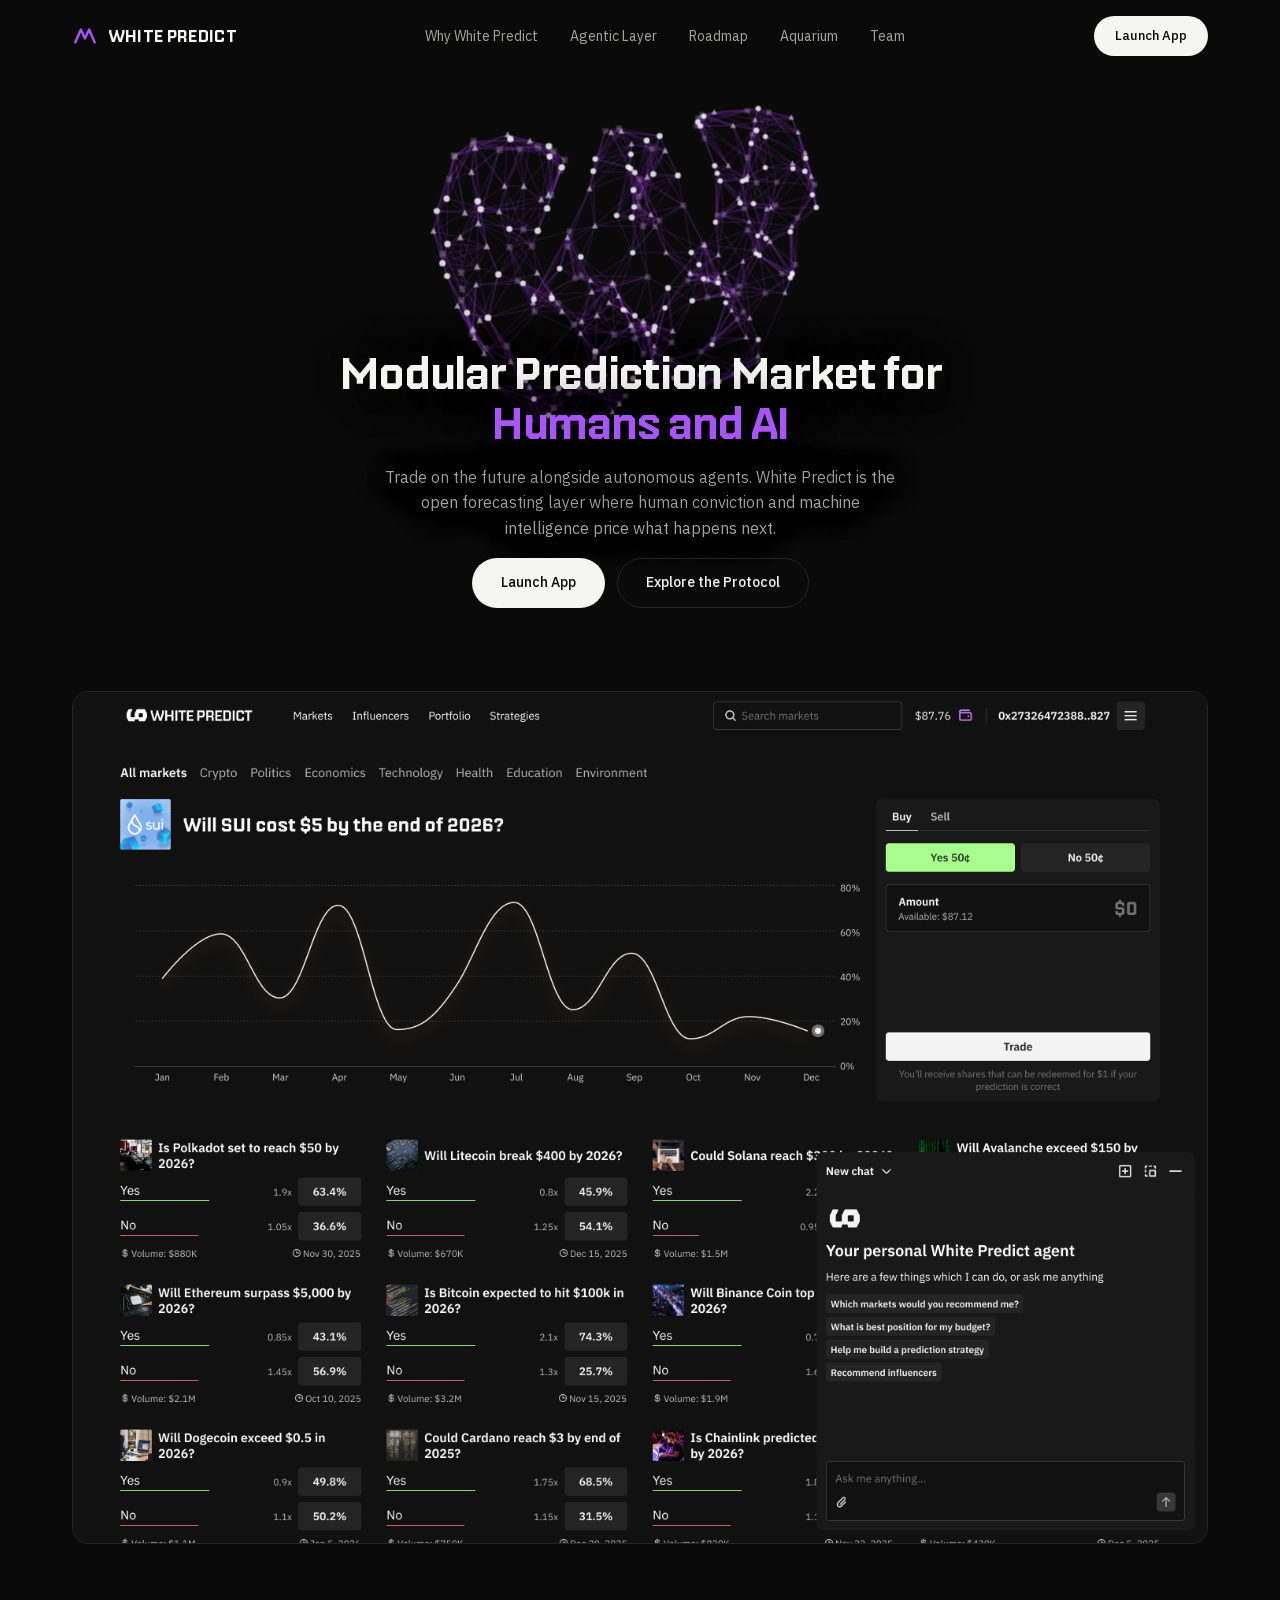
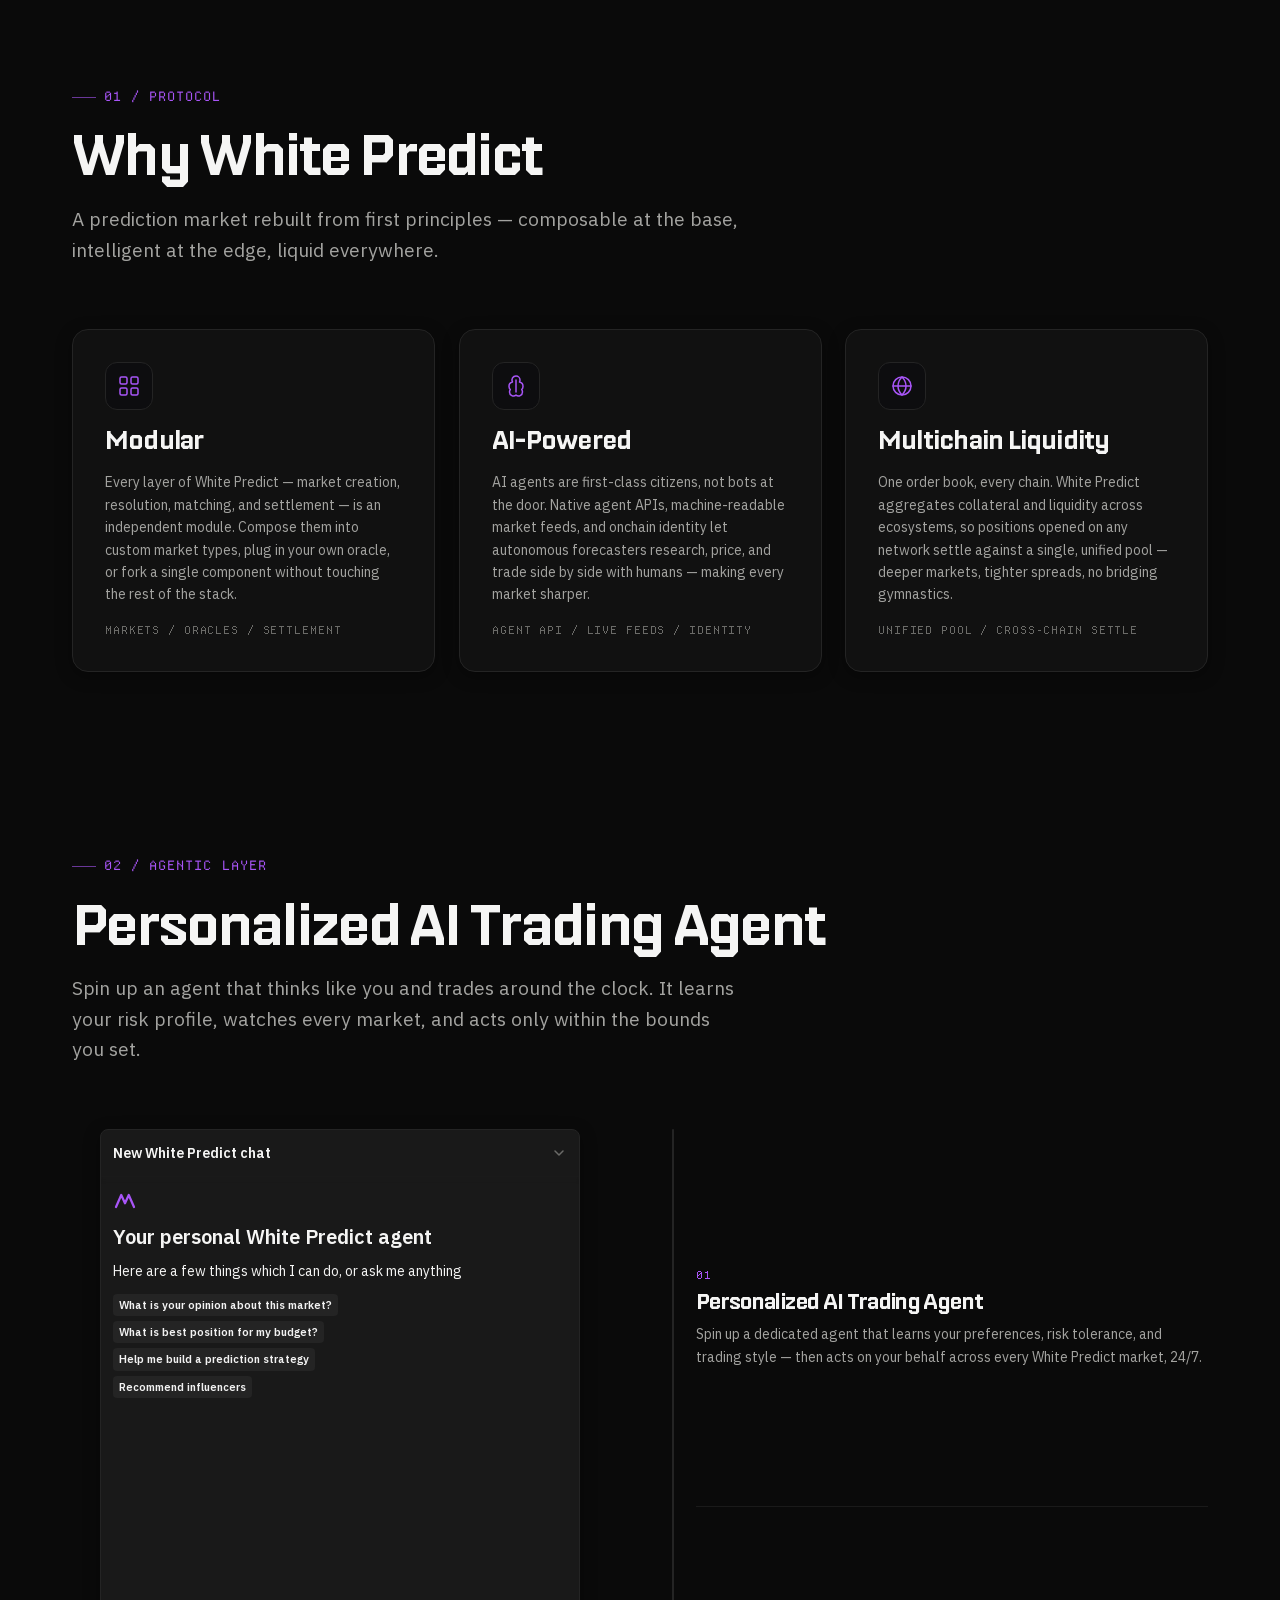
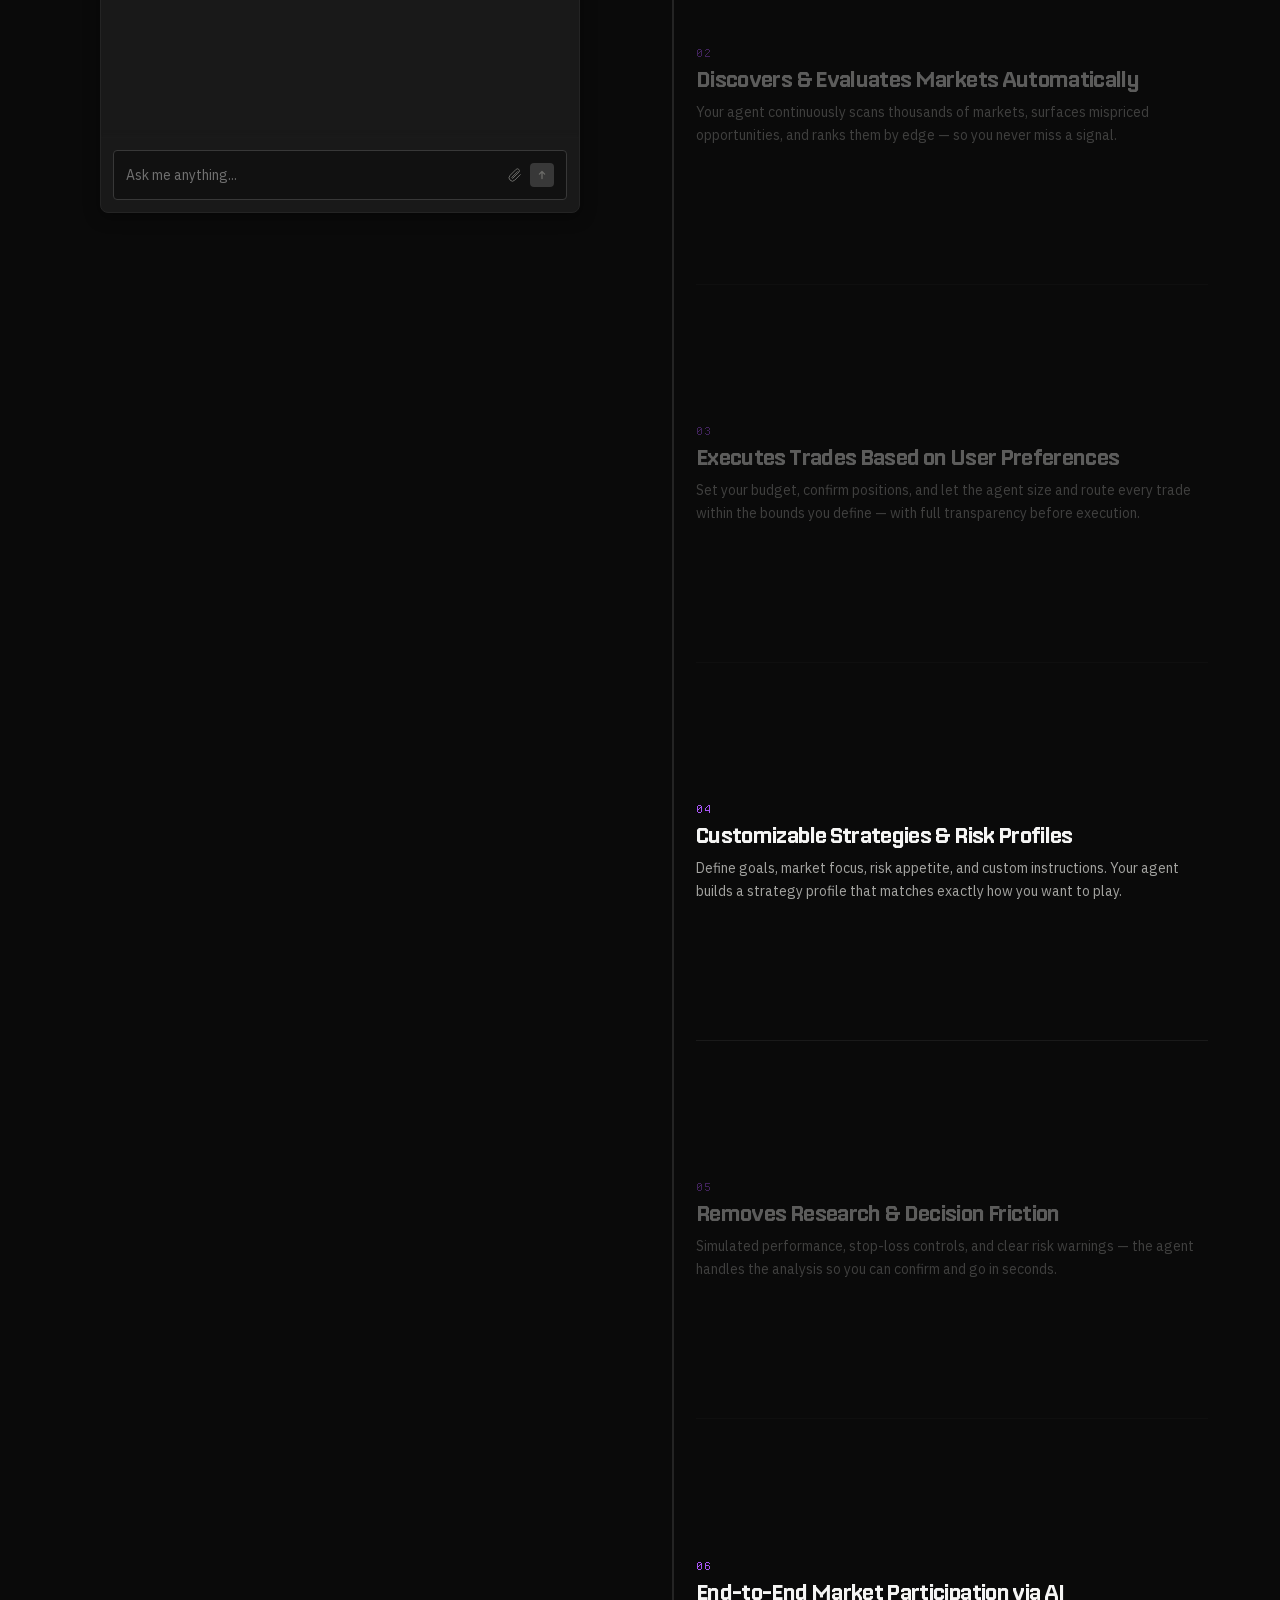
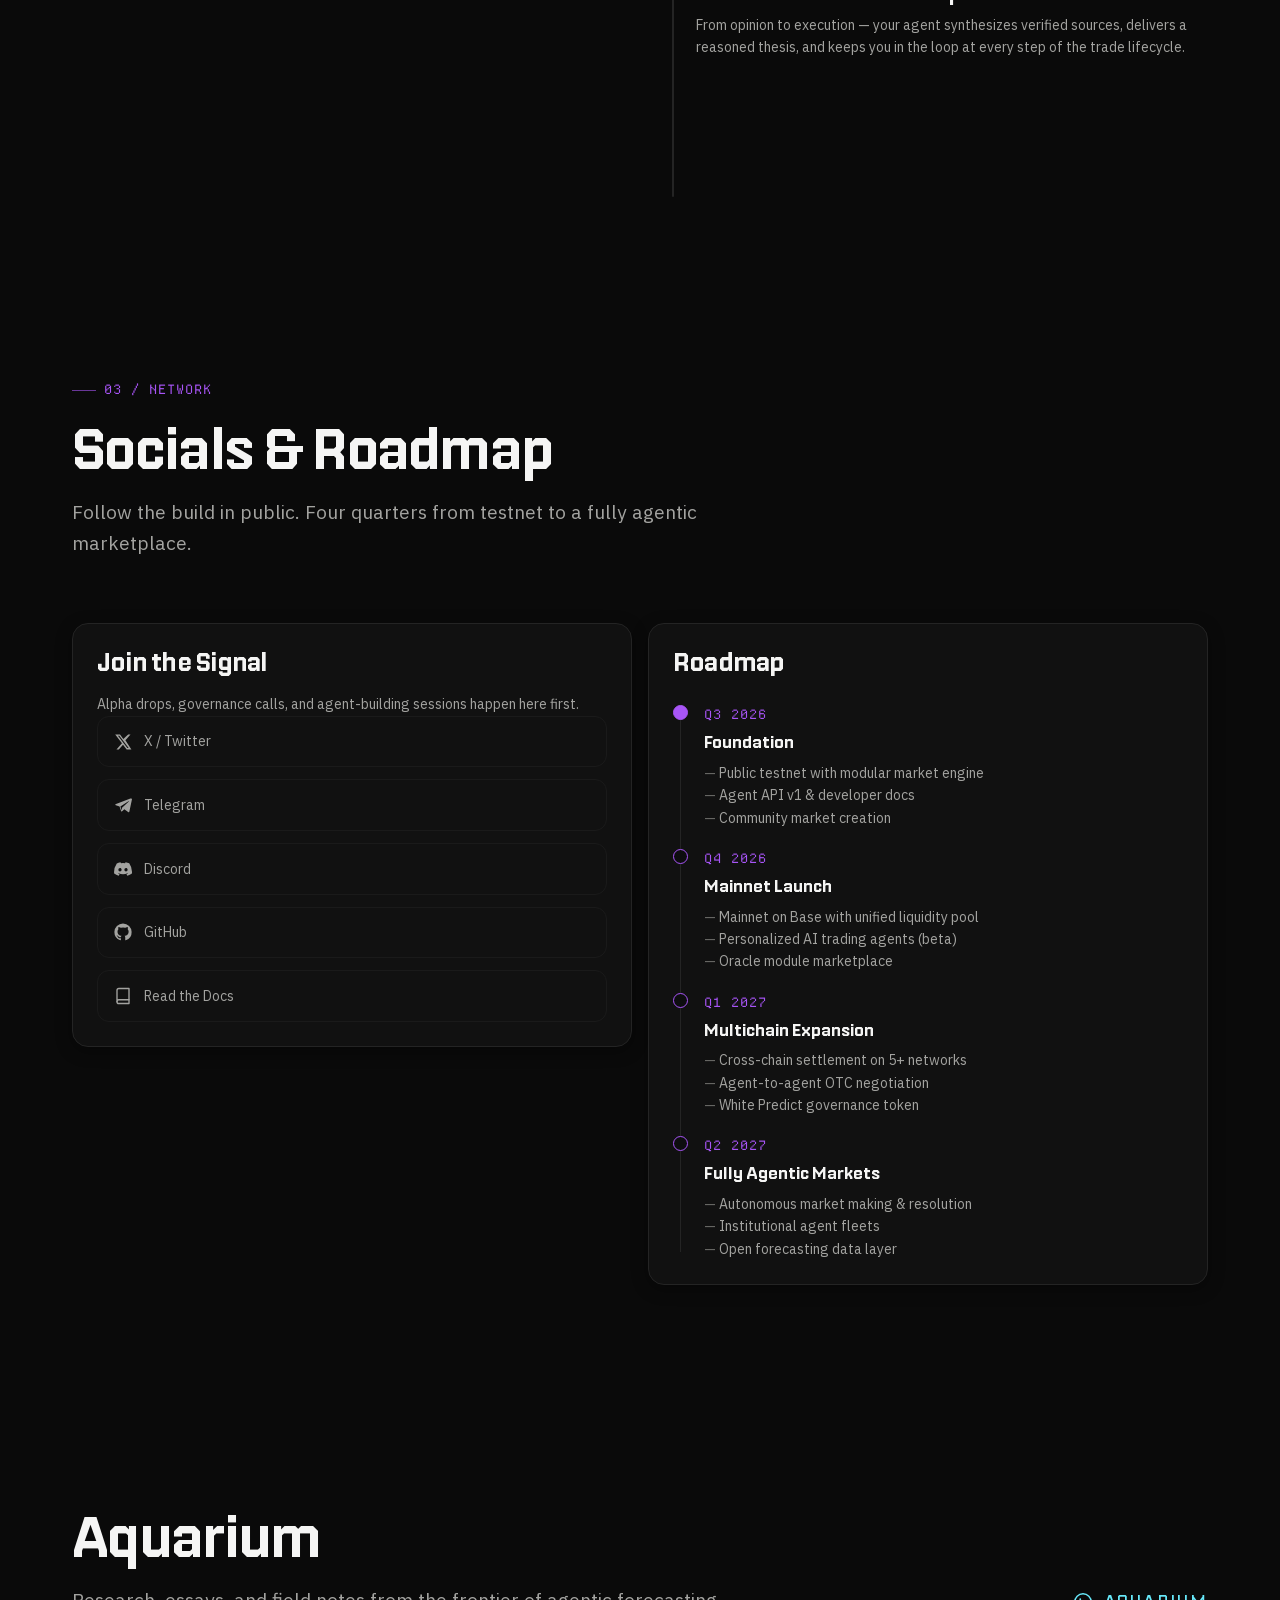
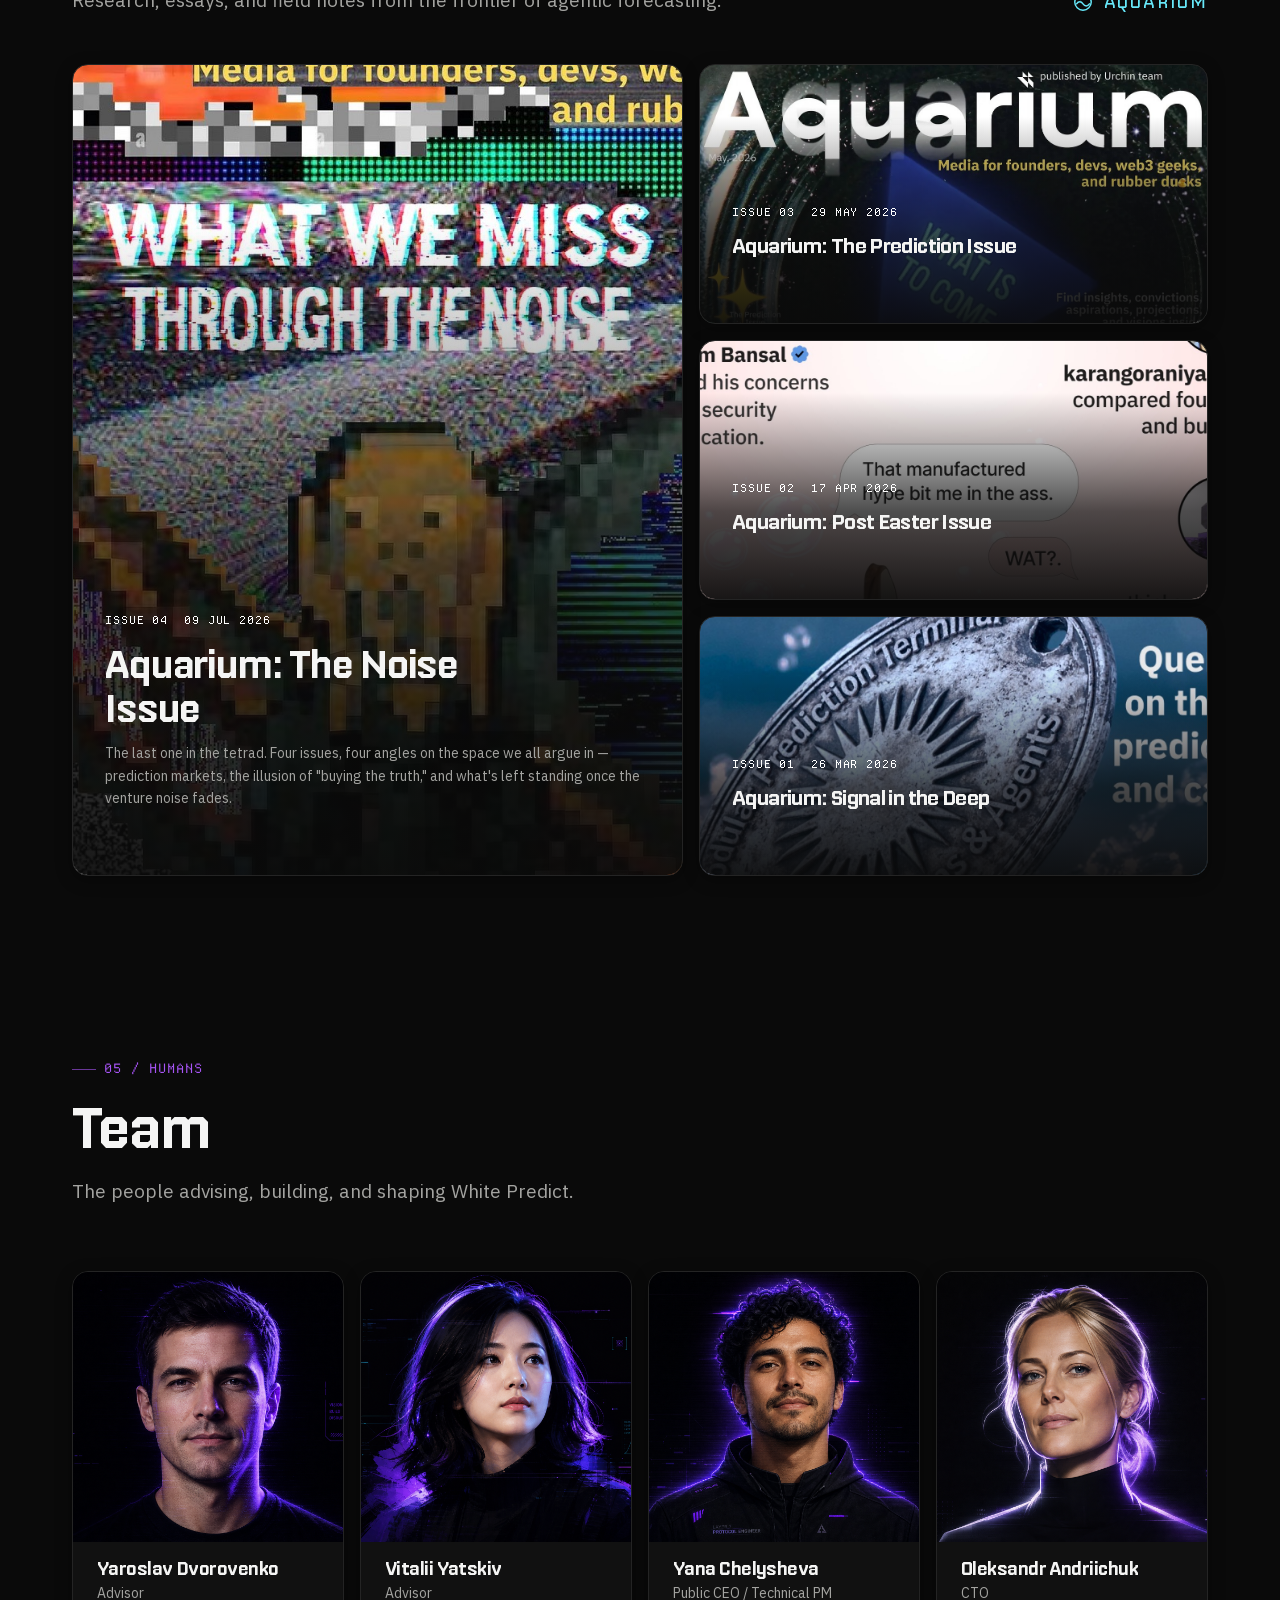
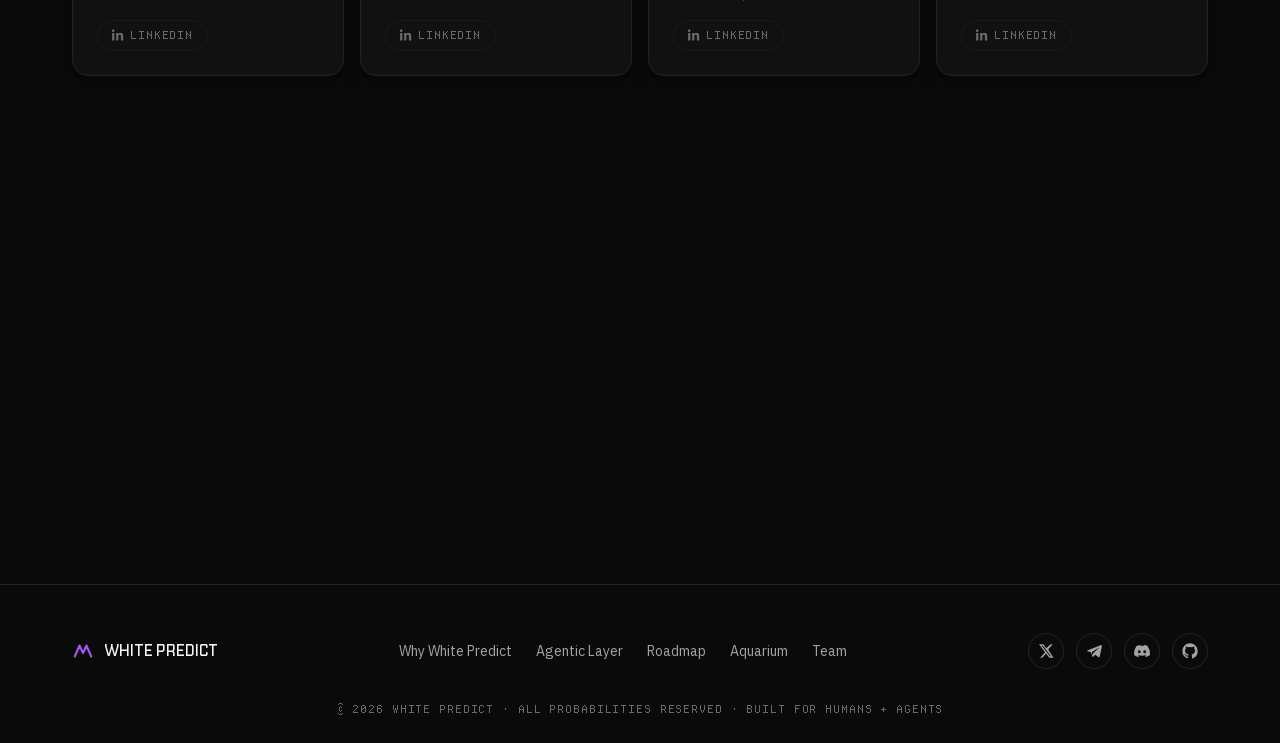
==== commit cc82ffc1: "White predict now" ====
--- a/index.html
+++ b/index.html
@@ -3,8 +3,8 @@
 <head>
   <meta charset="UTF-8" />
   <meta name="viewport" content="width=device-width, initial-scale=1.0" />
-  <title>Whitecast — Modular Prediction Market for Humans and AI</title>
-  <meta name="description" content="Whitecast is a modular prediction market platform built for humans and AI agents. Trade forecasts, deploy agents, tap multichain liquidity." />
+  <title>White Predict — Modular Prediction Market for Humans and AI</title>
+  <meta name="description" content="White Predict is a modular prediction market platform built for humans and AI agents. Trade forecasts, deploy agents, tap multichain liquidity." />
 
   <link rel="preload" href="assets/fonts/nippo-500.woff2" as="font" type="font/woff2" crossorigin />
   <link rel="preload" href="assets/fonts/ibm-plex-sans-var.woff2" as="font" type="font/woff2" crossorigin />
@@ -21,15 +21,15 @@
   <!-- ================= NAV ================= -->
   <header class="nav" id="nav">
     <div class="container nav-inner">
-      <a href="#" class="nav-logo" aria-label="Whitecast home">
+      <a href="#" class="nav-logo" aria-label="White Predict home">
         <svg width="26" height="26" viewBox="0 0 32 32" fill="none" aria-hidden="true">
           <path d="M4 24 L11 8 L16 19 L21 8 L28 24" stroke="#A855F7" stroke-width="3" stroke-linecap="round" stroke-linejoin="round"/>
         </svg>
-        WHITECAST
+        WHITE PREDICT
       </a>
       <nav aria-label="Primary">
         <ul class="nav-links">
-          <li><a href="#why">Why Whitecast</a></li>
+          <li><a href="#why">Why White Predict</a></li>
           <li><a href="#agentic">Agentic Layer</a></li>
           <li><a href="#roadmap">Roadmap</a></li>
           <li><a href="#aquarium">Aquarium</a></li>
@@ -48,7 +48,7 @@
 
       <div class="hero-content">
         <h1 class="hero-title">Modular Prediction Market for <em>Humans and AI</em></h1>
-        <p class="hero-sub">Trade on the future alongside autonomous agents. Whitecast is the open forecasting layer where human conviction and machine intelligence price what happens next.</p>
+        <p class="hero-sub">Trade on the future alongside autonomous agents. White Predict is the open forecasting layer where human conviction and machine intelligence price what happens next.</p>
         <div class="hero-ctas">
           <a href="#" class="btn btn-primary">Launch App</a>
           <a href="#why" class="btn btn-ghost">Explore the Protocol</a>
@@ -61,7 +61,7 @@
       <div class="container">
         <img
           src="assets/img/app-preview.png"
-          alt="Whitecast prediction markets trading interface"
+          alt="White Predict prediction markets trading interface"
           class="app-preview-img"
           width="5760"
           height="4320"
@@ -70,11 +70,11 @@
       </div>
     </section>
 
-    <!-- ================= 2. WHY WHITECAST ================= -->
+    <!-- ================= 2. WHY WHITE PREDICT ================= -->
     <section id="why">
       <div class="container">
         <span class="section-kicker reveal">01 / Protocol</span>
-        <h2 class="section-heading reveal">Why Whitecast</h2>
+        <h2 class="section-heading reveal">Why White Predict</h2>
         <p class="section-lead reveal" style="--reveal-delay: 100ms">A prediction market rebuilt from first principles — composable at the base, intelligent at the edge, liquid everywhere.</p>
 
         <div class="why-grid">
@@ -86,7 +86,7 @@
               </svg>
             </div>
             <h3>Modular</h3>
-            <p>Every layer of Whitecast — market creation, resolution, matching, and settlement — is an independent module. Compose them into custom market types, plug in your own oracle, or fork a single component without touching the rest of the stack.</p>
+            <p>Every layer of White Predict — market creation, resolution, matching, and settlement — is an independent module. Compose them into custom market types, plug in your own oracle, or fork a single component without touching the rest of the stack.</p>
             <span class="tilt-tag">MARKETS / ORACLES / SETTLEMENT</span>
           </article>
 
@@ -110,7 +110,7 @@
               </svg>
             </div>
             <h3>Multichain Liquidity</h3>
-            <p>One order book, every chain. Whitecast aggregates collateral and liquidity across ecosystems, so positions opened on any network settle against a single, unified pool — deeper markets, tighter spreads, no bridging gymnastics.</p>
+            <p>One order book, every chain. White Predict aggregates collateral and liquidity across ecosystems, so positions opened on any network settle against a single, unified pool — deeper markets, tighter spreads, no bridging gymnastics.</p>
             <span class="tilt-tag">UNIFIED POOL / CROSS-CHAIN SETTLE</span>
           </article>
         </div>
@@ -128,18 +128,18 @@
           <div class="agentic-visual reveal">
             <div class="agent-modal" id="agent-modal" aria-live="polite">
               <div class="agent-modal-head">
-                <span class="agent-modal-title" id="agent-modal-title">New Urchin chat</span>
+                <span class="agent-modal-title" id="agent-modal-title">New White Predict chat</span>
                 <svg class="agent-modal-chevron" width="16" height="16" viewBox="0 0 16 16" fill="none" aria-hidden="true"><path d="M4 6l4 4 4-4" stroke="currentColor" stroke-width="1.5" stroke-linecap="round" stroke-linejoin="round"/></svg>
               </div>
 
               <div class="agent-modal-body" id="agent-modal-body">
                 <!-- Step 0: Personalized AI Trading Agent -->
-                <div class="agent-panel active" data-step="0" data-title="New Urchin chat">
+                <div class="agent-panel active" data-step="0" data-title="New White Predict chat">
                   <div class="agent-panel-scroll">
                     <div class="agent-logo" aria-hidden="true">
                       <svg width="24" height="24" viewBox="0 0 32 32" fill="none"><path d="M4 24 L11 8 L16 19 L21 8 L28 24" stroke="#A855F7" stroke-width="3" stroke-linecap="round" stroke-linejoin="round"/></svg>
                     </div>
-                    <h4 class="agent-msg-title">Your personal Urchin agent</h4>
+                    <h4 class="agent-msg-title">Your personal White Predict agent</h4>
                     <p class="agent-msg-text">Here are a few things which I can do, or ask me anything</p>
                     <div class="agent-chips">
                       <span class="agent-chip">What is your opinion about this market?</span>
@@ -151,10 +151,10 @@
                 </div>
 
                 <!-- Step 1: Discovers & Evaluates Markets Automatically -->
-                <div class="agent-panel" data-step="1" data-title="Urchins market recommendations">
+                <div class="agent-panel" data-step="1" data-title="White Predict market recommendations">
                   <div class="agent-panel-scroll">
                     <div class="agent-bubble agent-bubble-user">Which markets would you recommend me?</div>
-                    <h4 class="agent-msg-title">Urchins market recommendations</h4>
+                    <h4 class="agent-msg-title">White Predict market recommendations</h4>
                     <p class="agent-msg-text">Based on your budget and previous predictions I would recommend you those positions:</p>
                     <div class="agent-market-card">
                       <div class="agent-market-head">
@@ -193,7 +193,7 @@
                 </div>
 
                 <!-- Step 2: Executes Trades Based on User Preferences -->
-                <div class="agent-panel" data-step="2" data-title="Urchins market recommendations">
+                <div class="agent-panel" data-step="2" data-title="White Predict market recommendations">
                   <div class="agent-panel-scroll">
                     <div class="agent-bubble agent-bubble-user">Enter recommended positions</div>
                     <p class="agent-msg-text">Ok, I'll prepare predictions for you! Please specify your budget for those positions.</p>
@@ -307,10 +307,10 @@
                 </div>
 
                 <!-- Step 5: End-to-End Market Participation via AI -->
-                <div class="agent-panel" data-step="5" data-title="Urchins opinion about BTC Price">
+                <div class="agent-panel" data-step="5" data-title="White Predict's opinion about BTC Price">
                   <div class="agent-panel-scroll">
                     <div class="agent-bubble agent-bubble-user">What is your opinion about this market?</div>
-                    <h4 class="agent-msg-title">Urchins opinion</h4>
+                    <h4 class="agent-msg-title">White Predict's opinion</h4>
                     <p class="agent-msg-text">BTC above $87K by July 2 — <strong>I'm at NO, 35% chance.</strong></p>
                     <p class="agent-msg-text agent-msg-text-dim">Fed won't cut June 17. BTC needs 13% in 36 days, stuck in a tight range. No macro trigger visible.</p>
                     <p class="agent-msg-text agent-msg-text-dim">But knowing you — you've got a high-risk appetite. This is exactly the type of low-probability bet you like. If you're playing it, keep position size small.</p>
@@ -360,7 +360,7 @@
             <div class="agentic-feature" data-step="0">
               <span class="num">01</span>
               <h3>Personalized AI Trading Agent</h3>
-              <p>Spin up a dedicated agent that learns your preferences, risk tolerance, and trading style — then acts on your behalf across every Whitecast market, 24/7.</p>
+              <p>Spin up a dedicated agent that learns your preferences, risk tolerance, and trading style — then acts on your behalf across every White Predict market, 24/7.</p>
             </div>
             <div class="agentic-feature" data-step="1">
               <span class="num">02</span>
@@ -405,23 +405,23 @@
             <h3 class="bento-title">Join the Signal</h3>
             <p style="color: var(--text-dim); font-size: var(--fs-small);">Alpha drops, governance calls, and agent-building sessions happen here first.</p>
             <div class="social-links">
-              <a class="social-link" href="#" aria-label="Whitecast on X">
+              <a class="social-link" href="#" aria-label="White Predict on X">
                 <svg viewBox="0 0 24 24" fill="currentColor" aria-hidden="true"><path d="M18.9 2H22l-6.8 7.8L23.2 22h-6.3l-4.9-6.4L6.4 22H3.3l7.3-8.3L1.6 2H8l4.4 5.9L18.9 2Zm-1.1 18h1.7L7.1 3.7H5.3L17.8 20Z"/></svg>
                 X / Twitter
               </a>
-              <a class="social-link" href="#" aria-label="Whitecast on Telegram">
+              <a class="social-link" href="#" aria-label="White Predict on Telegram">
                 <svg viewBox="0 0 24 24" fill="currentColor" aria-hidden="true"><path d="M21.9 3.4 2.7 10.8c-1.3.5-1.3 1.3-.2 1.6l4.9 1.5 1.9 5.8c.2.6.1.9.8.9.5 0 .8-.2 1.1-.5l2.6-2.5 5 3.7c.9.5 1.6.2 1.8-.9l3.3-15.6c.3-1.3-.5-1.9-1.4-1.4h-.6ZM8.5 13.9l10.7-6.8c.5-.3 1-.1.6.2l-9.1 8.2-.4 3.8-1.8-5.4Z"/></svg>
                 Telegram
               </a>
-              <a class="social-link" href="#" aria-label="Whitecast on Discord">
+              <a class="social-link" href="#" aria-label="White Predict on Discord">
                 <svg viewBox="0 0 24 24" fill="currentColor" aria-hidden="true"><path d="M20.3 4.4A19.8 19.8 0 0 0 15.4 3c-.2.4-.5.9-.6 1.3a18.3 18.3 0 0 0-5.5 0C9.1 3.9 8.8 3.4 8.6 3a19.7 19.7 0 0 0-4.9 1.5A20.4 20.4 0 0 0 .2 18.1a19.9 19.9 0 0 0 6 3c.5-.7.9-1.3 1.3-2.1-.7-.3-1.4-.6-2-1l.5-.4a14.2 14.2 0 0 0 12.1 0l.5.4c-.7.4-1.3.7-2 1 .4.7.8 1.4 1.3 2a19.8 19.8 0 0 0 6-3 20.3 20.3 0 0 0-3.6-13.6ZM8 15.3c-1.2 0-2.1-1-2.1-2.3S6.8 10.7 8 10.7s2.2 1 2.1 2.3c0 1.3-.9 2.3-2.1 2.3Zm8 0c-1.2 0-2.1-1-2.1-2.3s.9-2.3 2.1-2.3 2.2 1 2.1 2.3c0 1.3-.9 2.3-2.1 2.3Z"/></svg>
                 Discord
               </a>
-              <a class="social-link" href="#" aria-label="Whitecast on GitHub">
+              <a class="social-link" href="#" aria-label="White Predict on GitHub">
                 <svg viewBox="0 0 24 24" fill="currentColor" aria-hidden="true"><path d="M12 .5A11.5 11.5 0 0 0 .5 12a11.5 11.5 0 0 0 7.9 10.9c.6.1.8-.2.8-.6v-2c-3.2.7-3.9-1.4-3.9-1.4-.5-1.3-1.3-1.7-1.3-1.7-1-.7.1-.7.1-.7 1.2.1 1.8 1.2 1.8 1.2 1 1.8 2.7 1.3 3.4 1 .1-.8.4-1.3.7-1.6-2.6-.3-5.3-1.3-5.3-5.7 0-1.3.4-2.3 1.2-3.1-.1-.3-.5-1.5.1-3.1 0 0 1-.3 3.2 1.2a11 11 0 0 1 5.8 0C17.2 4.9 18.2 5.2 18.2 5.2c.6 1.6.2 2.8.1 3.1.7.8 1.2 1.8 1.2 3.1 0 4.4-2.7 5.4-5.3 5.7.4.4.8 1.1.8 2.2v3.2c0 .4.2.7.8.6A11.5 11.5 0 0 0 23.5 12 11.5 11.5 0 0 0 12 .5Z"/></svg>
                 GitHub
               </a>
-              <a class="social-link" href="#" aria-label="Whitecast documentation" style="grid-column: span 2;">
+              <a class="social-link" href="#" aria-label="White Predict documentation">
                 <svg viewBox="0 0 24 24" fill="none" stroke="currentColor" stroke-width="1.8" stroke-linecap="round" stroke-linejoin="round" aria-hidden="true"><path d="M4 19.5A2.5 2.5 0 0 1 6.5 17H20V2H6.5A2.5 2.5 0 0 0 4 4.5v15Z"/><path d="M4 19.5A2.5 2.5 0 0 0 6.5 22H20v-5"/></svg>
                 Read the Docs
               </a>
@@ -463,7 +463,7 @@
                   <ul>
                     <li>Cross-chain settlement on 5+ networks</li>
                     <li>Agent-to-agent OTC negotiation</li>
-                    <li>Whitecast governance token</li>
+                    <li>White Predict governance token</li>
                   </ul>
                 </div>
               </div>
@@ -482,18 +482,6 @@
             </div>
           </div>
 
-          <div class="bento-stats">
-            <div class="glass bento-card bento-stat tilt-card reveal" style="--reveal-delay: 100ms; --fill: 74%;">
-              <span class="stat-label">Markets Live · Testnet</span>
-              <span class="stat-value"><em>1,204</em></span>
-              <div class="stat-bar"><div class="stat-bar-fill"></div></div>
-            </div>
-            <div class="glass bento-card bento-stat tilt-card reveal" style="--reveal-delay: 200ms; --fill: 41%;">
-              <span class="stat-label">Agents Deployed</span>
-              <span class="stat-value">8,932</span>
-              <div class="stat-bar"><div class="stat-bar-fill"></div></div>
-            </div>
-          </div>
         </div>
       </div>
     </section>
@@ -518,30 +506,30 @@
         </div>
 
         <div class="editorial">
-          <article class="glass article-card article-featured tilt-card reveal">
-            <div class="article-meta"><span class="cat">RESEARCH</span><span>12 JUN 2026</span><span>14 MIN READ</span></div>
-            <h3>The Calibration Wars: How AI Agents Are Repricing Human Belief</h3>
-            <p>When ten thousand autonomous forecasters entered our testnet, market calibration improved 31% in six weeks. Inside the data — and what it means for the future of collective intelligence.</p>
+          <a href="https://aquariumonsui.substack.com/p/aquarium-the-noise-issue" class="glass article-card article-featured tilt-card reveal" style="background-image: url('assets/img/aquarium/aquarium-noise-issue-featured.jpg')" target="_blank" rel="noopener noreferrer">
+            <div class="article-meta"><span class="cat">ISSUE 04</span><span>09 JUL 2026</span></div>
+            <h3>Aquarium: The Noise Issue</h3>
+            <p>The last one in the tetrad. Four issues, four angles on the space we all argue in — prediction markets, the illusion of "buying the truth," and what's left standing once the venture noise fades.</p>
             <span class="article-read">Read Article →</span>
-          </article>
-
-          <article class="glass article-card tilt-card reveal" style="--reveal-delay: 100ms">
-            <div class="article-meta"><span class="cat">PROTOCOL</span><span>28 MAY 2026</span></div>
-            <h3>Modular Markets: Why One Oracle Should Never Rule Them All</h3>
+          </a>
+
+          <a href="https://aquariumonsui.substack.com/p/aquarium-the-prediction-issue" class="glass article-card tilt-card reveal" style="background-image: url('assets/img/aquarium/aquarium-prediction-issue-card.jpg'); --reveal-delay: 100ms" target="_blank" rel="noopener noreferrer">
+            <div class="article-meta"><span class="cat">ISSUE 03</span><span>29 MAY 2026</span></div>
+            <h3>Aquarium: The Prediction Issue</h3>
             <span class="article-read">Read Article →</span>
-          </article>
-
-          <article class="glass article-card tilt-card reveal" style="--reveal-delay: 200ms">
-            <div class="article-meta"><span class="cat">AGENTS</span><span>09 MAY 2026</span></div>
-            <h3>Building Your First Trading Agent in 40 Lines</h3>
+          </a>
+
+          <a href="https://open.substack.com/pub/aquariumonsui/p/aquarium-post-easter-issue" class="glass article-card tilt-card reveal" style="background-image: url('assets/img/aquarium/aquarium-post-easter-issue-card.jpg'); --reveal-delay: 200ms" target="_blank" rel="noopener noreferrer">
+            <div class="article-meta"><span class="cat">ISSUE 02</span><span>17 APR 2026</span></div>
+            <h3>Aquarium: Post Easter Issue</h3>
             <span class="article-read">Read Article →</span>
-          </article>
-
-          <article class="glass article-card tilt-card reveal" style="--reveal-delay: 300ms">
-            <div class="article-meta"><span class="cat">LIQUIDITY</span><span>21 APR 2026</span></div>
-            <h3>One Pool, Every Chain: The Architecture of Unified Settlement</h3>
+          </a>
+
+          <a href="https://open.substack.com/pub/aquariumonsui/p/aquarium-signal-in-the-deep" class="glass article-card tilt-card reveal" style="background-image: url('assets/img/aquarium/aquarium-signal-in-the-deep-card.jpg'); --reveal-delay: 300ms" target="_blank" rel="noopener noreferrer">
+            <div class="article-meta"><span class="cat">ISSUE 01</span><span>26 MAR 2026</span></div>
+            <h3>Aquarium: Signal in the Deep</h3>
             <span class="article-read">Read Article →</span>
-          </article>
+          </a>
         </div>
       </div>
     </section>
@@ -551,15 +539,15 @@
       <div class="container">
         <span class="section-kicker reveal">05 / Humans</span>
         <h2 class="section-heading reveal">Team</h2>
-        <p class="section-lead reveal" style="--reveal-delay: 100ms">Forecasters, protocol engineers, and agent researchers building the market layer for machine intelligence.</p>
+        <p class="section-lead reveal" style="--reveal-delay: 100ms">The people advising, building, and shaping White Predict.</p>
 
         <div class="team-grid">
           <article class="glass team-card tilt-card reveal">
-            <div class="team-photo"><img src="assets/img/team-adrian.png" alt="AI-stylized portrait of Adrian Novak" loading="lazy" /></div>
+            <div class="team-photo"><img src="assets/img/team-adrian.png" alt="Portrait placeholder for Yaroslav Dvorovenko" loading="lazy" /></div>
             <div class="team-info">
-              <h3>Adrian Novak</h3>
-              <span class="team-role">Co-Founder &amp; CEO</span>
-              <a class="team-linkedin" href="#" aria-label="Adrian Novak on LinkedIn">
+              <h3>Yaroslav Dvorovenko</h3>
+              <span class="team-role">Advisor</span>
+              <a class="team-linkedin" href="https://www.linkedin.com/in/yaroslav-dvorovenko/" target="_blank" rel="noopener noreferrer" aria-label="Yaroslav Dvorovenko on LinkedIn">
                 <svg viewBox="0 0 24 24" fill="currentColor" aria-hidden="true"><path d="M4.98 3.5C4.98 4.88 3.87 6 2.5 6S0 4.88 0 3.5 1.12 1 2.5 1s2.48 1.12 2.48 2.5ZM.24 8.13h4.52V23H.24V8.13ZM8.34 8.13h4.33v2.03h.06c.6-1.14 2.07-2.34 4.27-2.34 4.57 0 5.41 3 5.41 6.91V23h-4.51v-7.34c0-1.75-.03-4-2.44-4-2.44 0-2.81 1.9-2.81 3.87V23H8.34V8.13Z"/></svg>
                 LinkedIn
               </a>
@@ -567,11 +555,11 @@
           </article>
 
           <article class="glass team-card tilt-card reveal" style="--reveal-delay: 100ms">
-            <div class="team-photo"><img src="assets/img/team-maya.png" alt="AI-stylized portrait of Maya Lin" loading="lazy" /></div>
+            <div class="team-photo"><img src="assets/img/team-maya.png" alt="Portrait placeholder for Vitalii Yatskiv" loading="lazy" /></div>
             <div class="team-info">
-              <h3>Maya Lin</h3>
-              <span class="team-role">Head of AI Research</span>
-              <a class="team-linkedin" href="#" aria-label="Maya Lin on LinkedIn">
+              <h3>Vitalii Yatskiv</h3>
+              <span class="team-role">Advisor</span>
+              <a class="team-linkedin" href="https://www.linkedin.com/in/vitalii-yatskiv/" target="_blank" rel="noopener noreferrer" aria-label="Vitalii Yatskiv on LinkedIn">
                 <svg viewBox="0 0 24 24" fill="currentColor" aria-hidden="true"><path d="M4.98 3.5C4.98 4.88 3.87 6 2.5 6S0 4.88 0 3.5 1.12 1 2.5 1s2.48 1.12 2.48 2.5ZM.24 8.13h4.52V23H.24V8.13ZM8.34 8.13h4.33v2.03h.06c.6-1.14 2.07-2.34 4.27-2.34 4.57 0 5.41 3 5.41 6.91V23h-4.51v-7.34c0-1.75-.03-4-2.44-4-2.44 0-2.81 1.9-2.81 3.87V23H8.34V8.13Z"/></svg>
                 LinkedIn
               </a>
@@ -579,11 +567,11 @@
           </article>
 
           <article class="glass team-card tilt-card reveal" style="--reveal-delay: 200ms">
-            <div class="team-photo"><img src="assets/img/team-tomas.png" alt="AI-stylized portrait of Tomás Reyes" loading="lazy" /></div>
+            <div class="team-photo"><img src="assets/img/team-tomas.png" alt="Portrait placeholder for Yana Chelysheva" loading="lazy" /></div>
             <div class="team-info">
-              <h3>Tomás Reyes</h3>
-              <span class="team-role">Protocol Engineer</span>
-              <a class="team-linkedin" href="#" aria-label="Tomás Reyes on LinkedIn">
+              <h3>Yana Chelysheva</h3>
+              <span class="team-role">Public CEO / Technical PM</span>
+              <a class="team-linkedin" href="https://www.linkedin.com/in/yana-chelysheva-06b825199/" target="_blank" rel="noopener noreferrer" aria-label="Yana Chelysheva on LinkedIn">
                 <svg viewBox="0 0 24 24" fill="currentColor" aria-hidden="true"><path d="M4.98 3.5C4.98 4.88 3.87 6 2.5 6S0 4.88 0 3.5 1.12 1 2.5 1s2.48 1.12 2.48 2.5ZM.24 8.13h4.52V23H.24V8.13ZM8.34 8.13h4.33v2.03h.06c.6-1.14 2.07-2.34 4.27-2.34 4.57 0 5.41 3 5.41 6.91V23h-4.51v-7.34c0-1.75-.03-4-2.44-4-2.44 0-2.81 1.9-2.81 3.87V23H8.34V8.13Z"/></svg>
                 LinkedIn
               </a>
@@ -591,11 +579,47 @@
           </article>
 
           <article class="glass team-card tilt-card reveal" style="--reveal-delay: 300ms">
-            <div class="team-photo"><img src="assets/img/team-sofia.png" alt="AI-stylized portrait of Sofia Berg" loading="lazy" /></div>
+            <div class="team-photo"><img src="assets/img/team-sofia.png" alt="Portrait placeholder for Oleksandr Andriichuk" loading="lazy" /></div>
             <div class="team-info">
-              <h3>Sofia Berg</h3>
-              <span class="team-role">Design Director</span>
-              <a class="team-linkedin" href="#" aria-label="Sofia Berg on LinkedIn">
+              <h3>Oleksandr Andriichuk</h3>
+              <span class="team-role">CTO</span>
+              <a class="team-linkedin" href="https://www.linkedin.com/in/oleksandr-andriichuk-7ba94b224/" target="_blank" rel="noopener noreferrer" aria-label="Oleksandr Andriichuk on LinkedIn">
+                <svg viewBox="0 0 24 24" fill="currentColor" aria-hidden="true"><path d="M4.98 3.5C4.98 4.88 3.87 6 2.5 6S0 4.88 0 3.5 1.12 1 2.5 1s2.48 1.12 2.48 2.5ZM.24 8.13h4.52V23H.24V8.13ZM8.34 8.13h4.33v2.03h.06c.6-1.14 2.07-2.34 4.27-2.34 4.57 0 5.41 3 5.41 6.91V23h-4.51v-7.34c0-1.75-.03-4-2.44-4-2.44 0-2.81 1.9-2.81 3.87V23H8.34V8.13Z"/></svg>
+                LinkedIn
+              </a>
+            </div>
+          </article>
+
+          <article class="glass team-card tilt-card reveal" style="--reveal-delay: 400ms">
+            <div class="team-photo"><img src="assets/img/team-adrian.png" alt="Portrait placeholder for Daniil Khrapeichuk" loading="lazy" /></div>
+            <div class="team-info">
+              <h3>Daniil Khrapeichuk</h3>
+              <span class="team-role">Growth Lead</span>
+              <a class="team-linkedin" href="https://www.linkedin.com/in/justamarketinguy/" target="_blank" rel="noopener noreferrer" aria-label="Daniil Khrapeichuk on LinkedIn">
+                <svg viewBox="0 0 24 24" fill="currentColor" aria-hidden="true"><path d="M4.98 3.5C4.98 4.88 3.87 6 2.5 6S0 4.88 0 3.5 1.12 1 2.5 1s2.48 1.12 2.48 2.5ZM.24 8.13h4.52V23H.24V8.13ZM8.34 8.13h4.33v2.03h.06c.6-1.14 2.07-2.34 4.27-2.34 4.57 0 5.41 3 5.41 6.91V23h-4.51v-7.34c0-1.75-.03-4-2.44-4-2.44 0-2.81 1.9-2.81 3.87V23H8.34V8.13Z"/></svg>
+                LinkedIn
+              </a>
+            </div>
+          </article>
+
+          <article class="glass team-card tilt-card reveal" style="--reveal-delay: 500ms">
+            <div class="team-photo"><img src="assets/img/team-maya.png" alt="Portrait placeholder for Aleksy Rafałowicz" loading="lazy" /></div>
+            <div class="team-info">
+              <h3>Aleksy Rafałowicz</h3>
+              <span class="team-role">Head of Design</span>
+              <a class="team-linkedin" href="https://www.linkedin.com/in/aleksy-rafalowicz/" target="_blank" rel="noopener noreferrer" aria-label="Aleksy Rafałowicz on LinkedIn">
+                <svg viewBox="0 0 24 24" fill="currentColor" aria-hidden="true"><path d="M4.98 3.5C4.98 4.88 3.87 6 2.5 6S0 4.88 0 3.5 1.12 1 2.5 1s2.48 1.12 2.48 2.5ZM.24 8.13h4.52V23H.24V8.13ZM8.34 8.13h4.33v2.03h.06c.6-1.14 2.07-2.34 4.27-2.34 4.57 0 5.41 3 5.41 6.91V23h-4.51v-7.34c0-1.75-.03-4-2.44-4-2.44 0-2.81 1.9-2.81 3.87V23H8.34V8.13Z"/></svg>
+                LinkedIn
+              </a>
+            </div>
+          </article>
+
+          <article class="glass team-card tilt-card reveal" style="--reveal-delay: 600ms">
+            <div class="team-photo"><img src="assets/img/team-tomas.png" alt="Portrait placeholder for Maryna Kushniruk" loading="lazy" /></div>
+            <div class="team-info">
+              <h3>Maryna Kushniruk</h3>
+              <span class="team-role">Product Designer</span>
+              <a class="team-linkedin" href="https://www.linkedin.com/in/maryna-kushniruk-029626178/" target="_blank" rel="noopener noreferrer" aria-label="Maryna Kushniruk on LinkedIn">
                 <svg viewBox="0 0 24 24" fill="currentColor" aria-hidden="true"><path d="M4.98 3.5C4.98 4.88 3.87 6 2.5 6S0 4.88 0 3.5 1.12 1 2.5 1s2.48 1.12 2.48 2.5ZM.24 8.13h4.52V23H.24V8.13ZM8.34 8.13h4.33v2.03h.06c.6-1.14 2.07-2.34 4.27-2.34 4.57 0 5.41 3 5.41 6.91V23h-4.51v-7.34c0-1.75-.03-4-2.44-4-2.44 0-2.81 1.9-2.81 3.87V23H8.34V8.13Z"/></svg>
                 LinkedIn
               </a>
@@ -610,15 +634,15 @@
   <footer class="footer">
     <div class="container">
       <div class="footer-row">
-        <a href="#" class="footer-logo" aria-label="Whitecast home">
+        <a href="#" class="footer-logo" aria-label="White Predict home">
           <svg width="22" height="22" viewBox="0 0 32 32" fill="none" aria-hidden="true">
             <path d="M4 24 L11 8 L16 19 L21 8 L28 24" stroke="#A855F7" stroke-width="3" stroke-linecap="round" stroke-linejoin="round"/>
           </svg>
-          WHITECAST
+          WHITE PREDICT
         </a>
         <nav aria-label="Footer">
           <ul class="footer-nav">
-            <li><a href="#why">Why Whitecast</a></li>
+            <li><a href="#why">Why White Predict</a></li>
             <li><a href="#agentic">Agentic Layer</a></li>
             <li><a href="#roadmap">Roadmap</a></li>
             <li><a href="#aquarium">Aquarium</a></li>
@@ -626,13 +650,13 @@
           </ul>
         </nav>
         <div class="footer-socials">
-          <a href="#" aria-label="Whitecast on X"><svg viewBox="0 0 24 24" fill="currentColor" aria-hidden="true"><path d="M18.9 2H22l-6.8 7.8L23.2 22h-6.3l-4.9-6.4L6.4 22H3.3l7.3-8.3L1.6 2H8l4.4 5.9L18.9 2Zm-1.1 18h1.7L7.1 3.7H5.3L17.8 20Z"/></svg></a>
-          <a href="#" aria-label="Whitecast on Telegram"><svg viewBox="0 0 24 24" fill="currentColor" aria-hidden="true"><path d="M21.9 3.4 2.7 10.8c-1.3.5-1.3 1.3-.2 1.6l4.9 1.5 1.9 5.8c.2.6.1.9.8.9.5 0 .8-.2 1.1-.5l2.6-2.5 5 3.7c.9.5 1.6.2 1.8-.9l3.3-15.6c.3-1.3-.5-1.9-1.4-1.4h-.6ZM8.5 13.9l10.7-6.8c.5-.3 1-.1.6.2l-9.1 8.2-.4 3.8-1.8-5.4Z"/></svg></a>
+          <a href="#" aria-label="White Predict on X"><svg viewBox="0 0 24 24" fill="currentColor" aria-hidden="true"><path d="M18.9 2H22l-6.8 7.8L23.2 22h-6.3l-4.9-6.4L6.4 22H3.3l7.3-8.3L1.6 2H8l4.4 5.9L18.9 2Zm-1.1 18h1.7L7.1 3.7H5.3L17.8 20Z"/></svg></a>
+          <a href="#" aria-label="White Predict on Telegram"><svg viewBox="0 0 24 24" fill="currentColor" aria-hidden="true"><path d="M21.9 3.4 2.7 10.8c-1.3.5-1.3 1.3-.2 1.6l4.9 1.5 1.9 5.8c.2.6.1.9.8.9.5 0 .8-.2 1.1-.5l2.6-2.5 5 3.7c.9.5 1.6.2 1.8-.9l3.3-15.6c.3-1.3-.5-1.9-1.4-1.4h-.6ZM8.5 13.9l10.7-6.8c.5-.3 1-.1.6.2l-9.1 8.2-.4 3.8-1.8-5.4Z"/></svg></a>
           <a href="#" aria-label="Whitecast on Discord"><svg viewBox="0 0 24 24" fill="currentColor" aria-hidden="true"><path d="M20.3 4.4A19.8 19.8 0 0 0 15.4 3c-.2.4-.5.9-.6 1.3a18.3 18.3 0 0 0-5.5 0C9.1 3.9 8.8 3.4 8.6 3a19.7 19.7 0 0 0-4.9 1.5A20.4 20.4 0 0 0 .2 18.1a19.9 19.9 0 0 0 6 3c.5-.7.9-1.3 1.3-2.1-.7-.3-1.4-.6-2-1l.5-.4a14.2 14.2 0 0 0 12.1 0l.5.4c-.7.4-1.3.7-2 1 .4.7.8 1.4 1.3 2a19.8 19.8 0 0 0 6-3 20.3 20.3 0 0 0-3.6-13.6ZM8 15.3c-1.2 0-2.1-1-2.1-2.3S6.8 10.7 8 10.7s2.2 1 2.1 2.3c0 1.3-.9 2.3-2.1 2.3Zm8 0c-1.2 0-2.1-1-2.1-2.3s.9-2.3 2.1-2.3 2.2 1 2.1 2.3c0 1.3-.9 2.3-2.1 2.3Z"/></svg></a>
           <a href="#" aria-label="Whitecast on GitHub"><svg viewBox="0 0 24 24" fill="currentColor" aria-hidden="true"><path d="M12 .5A11.5 11.5 0 0 0 .5 12a11.5 11.5 0 0 0 7.9 10.9c.6.1.8-.2.8-.6v-2c-3.2.7-3.9-1.4-3.9-1.4-.5-1.3-1.3-1.7-1.3-1.7-1-.7.1-.7.1-.7 1.2.1 1.8 1.2 1.8 1.2 1 1.8 2.7 1.3 3.4 1 .1-.8.4-1.3.7-1.6-2.6-.3-5.3-1.3-5.3-5.7 0-1.3.4-2.3 1.2-3.1-.1-.3-.5-1.5.1-3.1 0 0 1-.3 3.2 1.2a11 11 0 0 1 5.8 0C17.2 4.9 18.2 5.2 18.2 5.2c.6 1.6.2 2.8.1 3.1.7.8 1.2 1.8 1.2 3.1 0 4.4-2.7 5.4-5.3 5.7.4.4.8 1.1.8 2.2v3.2c0 .4.2.7.8.6A11.5 11.5 0 0 0 23.5 12 11.5 11.5 0 0 0 12 .5Z"/></svg></a>
         </div>
       </div>
-      <p class="footer-copy">© 2026 WHITECAST LABS · ALL PROBABILITIES RESERVED · BUILT FOR HUMANS + AGENTS</p>
+      <p class="footer-copy">© 2026 WHITE PREDICT · ALL PROBABILITIES RESERVED · BUILT FOR HUMANS + AGENTS</p>
     </div>
   </footer>
 
--- a/css/fonts.css
+++ b/css/fonts.css
@@ -1,5 +1,5 @@
 /* ============================================================
-   WHITECAST — FONT LOADING
+   WHITE PREDICT — FONT LOADING
    Title : Nippo            (Fontshare, self-hosted woff2)
    Body  : IBM Plex Sans    (Google Fonts, self-hosted variable woff2)
    Mono  : Departure Mono   (Helena Zhang, self-hosted woff2)
--- a/css/tokens.css
+++ b/css/tokens.css
@@ -1,5 +1,5 @@
 /* ============================================================
-   WHITECAST — DESIGN TOKENS
+   WHITE PREDICT — DESIGN TOKENS
    Colors · Spacing · Type scale · Radii · Shadows · Motion
    ============================================================ */
 
--- a/css/main.css
+++ b/css/main.css
@@ -1,5 +1,5 @@
 /* ============================================================
-   WHITECAST — MAIN STYLES
+   WHITE PREDICT — MAIN STYLES
    Sections: base · nav · hero · why · agentic · bento ·
              aquarium · team · footer · reveal motion
    ============================================================ */
@@ -140,7 +140,7 @@
 
 /* ---------- Glass card primitive ---------- */
 .glass {
-  background: var(--bg-card);
+  background-color: var(--bg-card);
   border: 1px solid var(--hairline);
   border-radius: var(--radius-lg);
   box-shadow: var(--shadow-card);
@@ -150,7 +150,7 @@
 }
 
 .glass:hover {
-  background: var(--bg-card-hover);
+  background-color: var(--bg-card-hover);
   box-shadow: var(--shadow-card-hover);
 }
 
@@ -398,7 +398,7 @@
 }
 
 /* ============================================================
-   2. WHY WHITECAST — 3D tilt cards
+   2. WHY WHITE PREDICT — 3D tilt cards
    ============================================================ */
 .why-grid {
   display: grid;
@@ -1231,12 +1231,6 @@
   position: relative;
 }
 
-.bento-stats {
-  display: grid;
-  grid-template-columns: 1fr 1fr;
-  gap: var(--space-4);
-}
-
 .bento-title {
   font-family: var(--font-title);
   font-size: 1.15rem;
@@ -1251,7 +1245,7 @@
 
 .social-links {
   display: grid;
-  grid-template-columns: 1fr 1fr;
+  grid-template-columns: 1fr;
   gap: var(--space-3);
   margin-top: auto;
 }
@@ -1285,12 +1279,7 @@
 /* Roadmap tile */
 .bento-roadmap {
   grid-column: 2;
-  grid-row: 1 / span 2;
-}
-
-.bento-stats {
-  grid-column: 1;
-  grid-row: 2;
+  grid-row: 1;
 }
 
 .roadmap {
@@ -1308,6 +1297,7 @@
   top: 8px;
   bottom: 8px;
   width: 1px;
+  height: auto;
   background: var(--hairline);
 }
 
@@ -1325,6 +1315,7 @@
   background: var(--bg-raised);
   flex-shrink: 0;
   margin-top: 4px;
+  margin-bottom: 0;
   position: relative;
   z-index: 1;
 }
@@ -1357,47 +1348,6 @@
 .roadmap-item li::before {
   content: '— ';
   color: var(--text-faint);
-}
-
-/* Stat tiles */
-.bento-stat .stat-value {
-  font-family: var(--font-mono);
-  font-size: clamp(1.75rem, 3vw, 2.5rem);
-  color: var(--text);
-  margin-top: auto;
-}
-
-.bento-stat .stat-value em {
-  font-style: normal;
-  color: var(--accent);
-}
-
-.bento-stat .stat-label {
-  font-family: var(--font-mono);
-  font-size: var(--fs-micro);
-  letter-spacing: var(--ls-mono);
-  text-transform: uppercase;
-  color: var(--text-faint);
-}
-
-.stat-bar {
-  height: 4px;
-  background: var(--hairline);
-  border-radius: 2px;
-  overflow: hidden;
-  margin-top: var(--space-3);
-}
-
-.stat-bar-fill {
-  height: 100%;
-  width: 0;
-  background: var(--accent);
-  border-radius: 2px;
-  transition: width 1.2s var(--ease-out);
-}
-
-.in-view .stat-bar-fill {
-  width: var(--fill, 60%);
 }
 
 /* Decorative AI tile */
@@ -1440,8 +1390,7 @@
     grid-template-columns: 1fr;
   }
   .bento-socials,
-  .bento-roadmap,
-  .bento-stats {
+  .bento-roadmap {
     grid-column: 1;
     grid-row: auto;
   }
@@ -1485,8 +1434,34 @@
   padding: var(--space-6);
   min-height: 260px;
   overflow: hidden;
-  background: var(--bg-card);
+  background-color: var(--bg-card);
+  background-position: center;
+  background-repeat: no-repeat;
+  background-size: cover;
   cursor: pointer;
+  text-decoration: none;
+  color: inherit;
+  isolation: isolate;
+}
+
+.article-card::before {
+  content: '';
+  position: absolute;
+  inset: 0;
+  background: linear-gradient(
+    to top,
+    rgba(10, 10, 10, 0.94) 0%,
+    rgba(10, 10, 10, 0.72) 34%,
+    rgba(10, 10, 10, 0.28) 62%,
+    transparent 80%
+  );
+  pointer-events: none;
+  z-index: 0;
+  transition: background var(--dur-med) var(--ease-out);
+}
+
+.article-card::after {
+  content: none;
 }
 
 .article-featured {
@@ -1502,14 +1477,14 @@
   font-size: var(--fs-micro);
   letter-spacing: var(--ls-mono);
   text-transform: uppercase;
-  color: var(--text-faint);
+  color: #fff;
   margin-bottom: var(--space-3);
   position: relative;
   z-index: 1;
 }
 
 .article-meta .cat {
-  color: var(--accent-cyan);
+  color: inherit;
 }
 
 .article-card h3 {
@@ -1543,7 +1518,7 @@
   font-size: var(--fs-micro);
   letter-spacing: var(--ls-mono);
   text-transform: uppercase;
-  color: var(--accent);
+  color: #fff;
   opacity: 0;
   transform: translateY(6px);
   transition: opacity var(--dur-med) var(--ease-out), transform var(--dur-med) var(--ease-out);
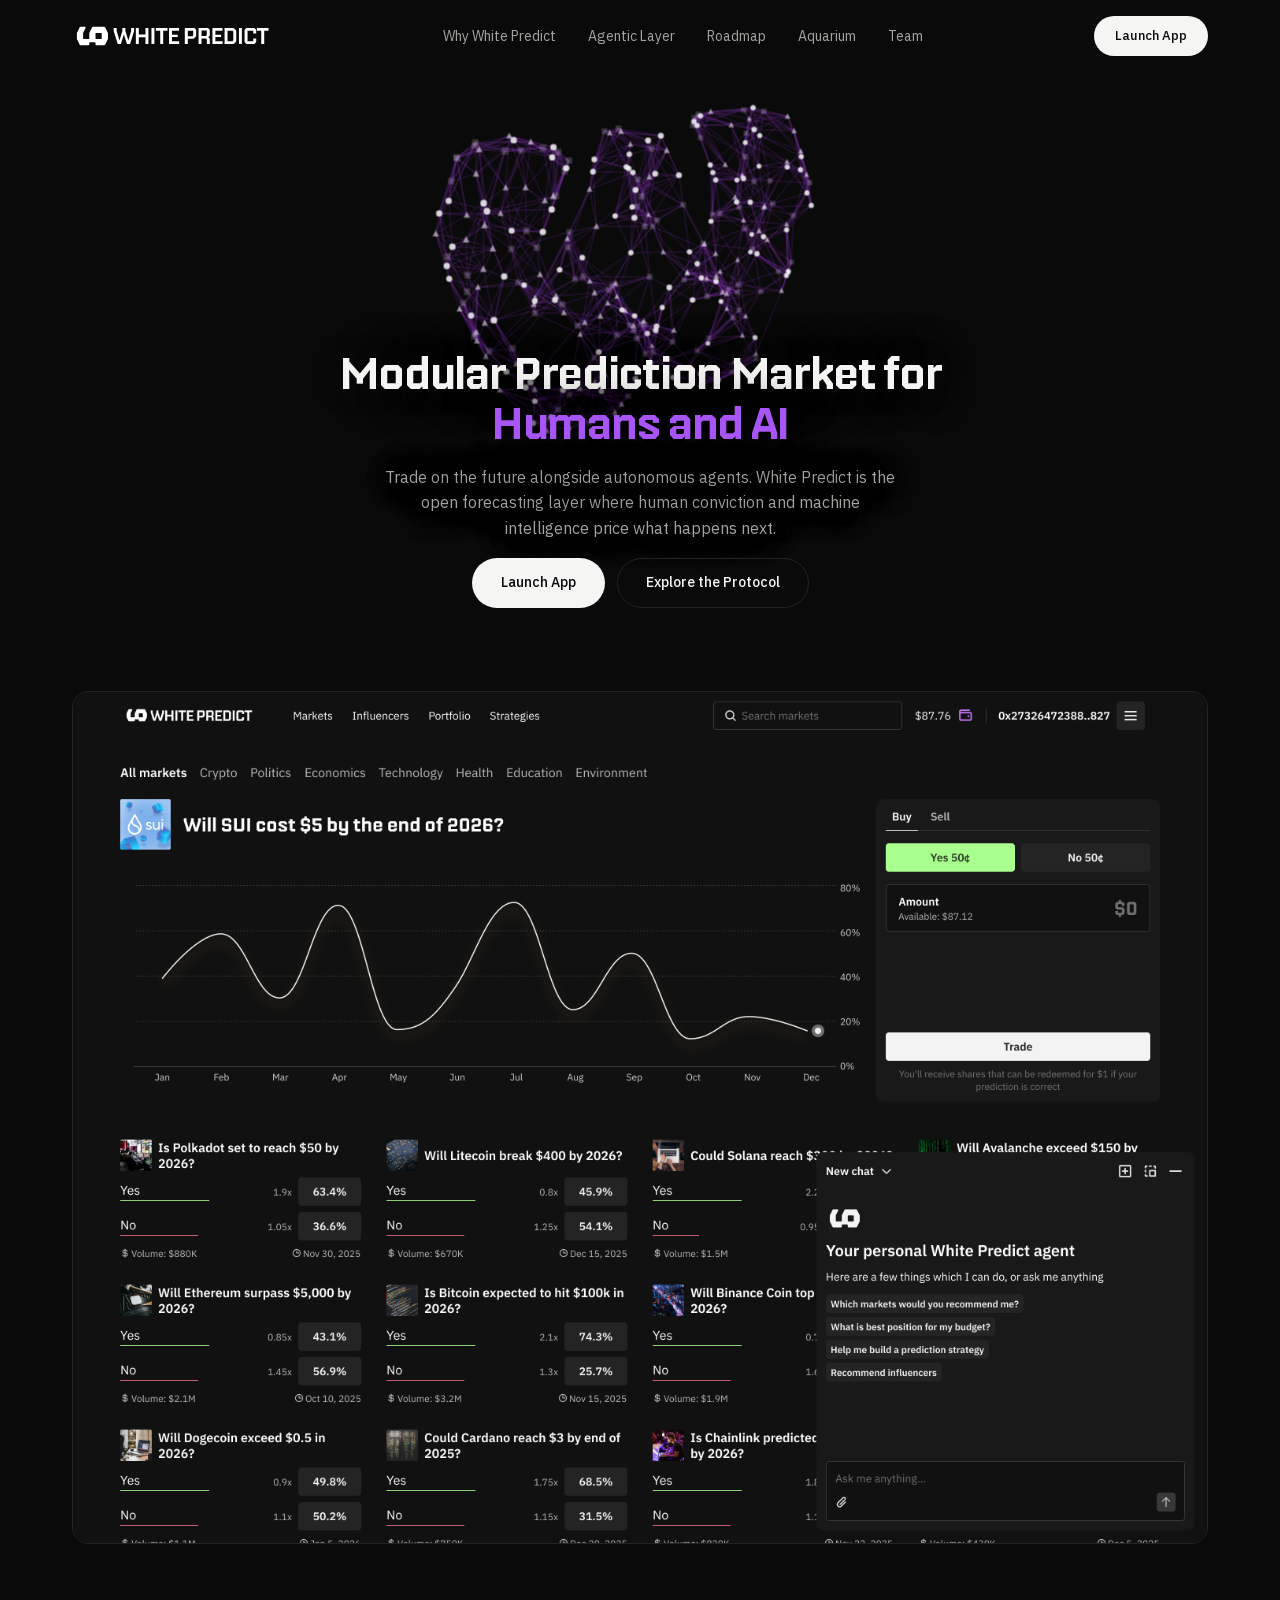
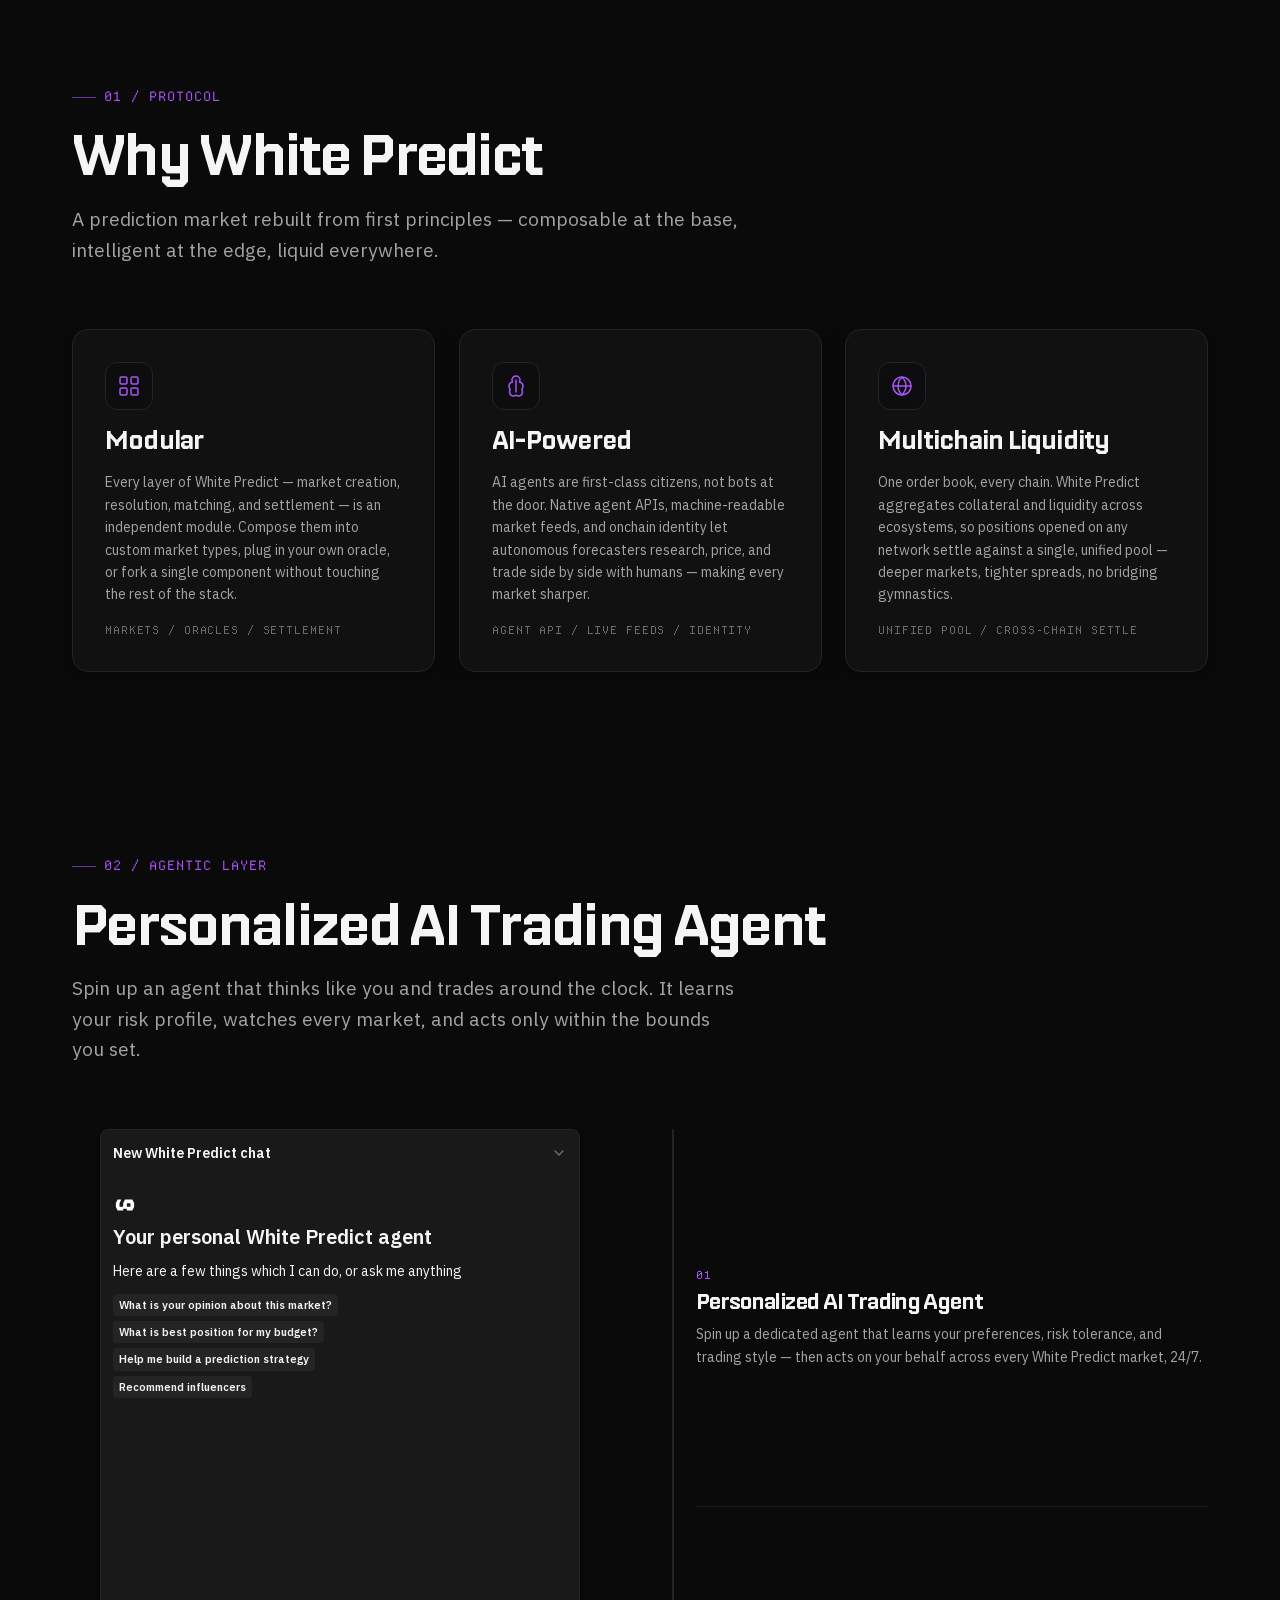
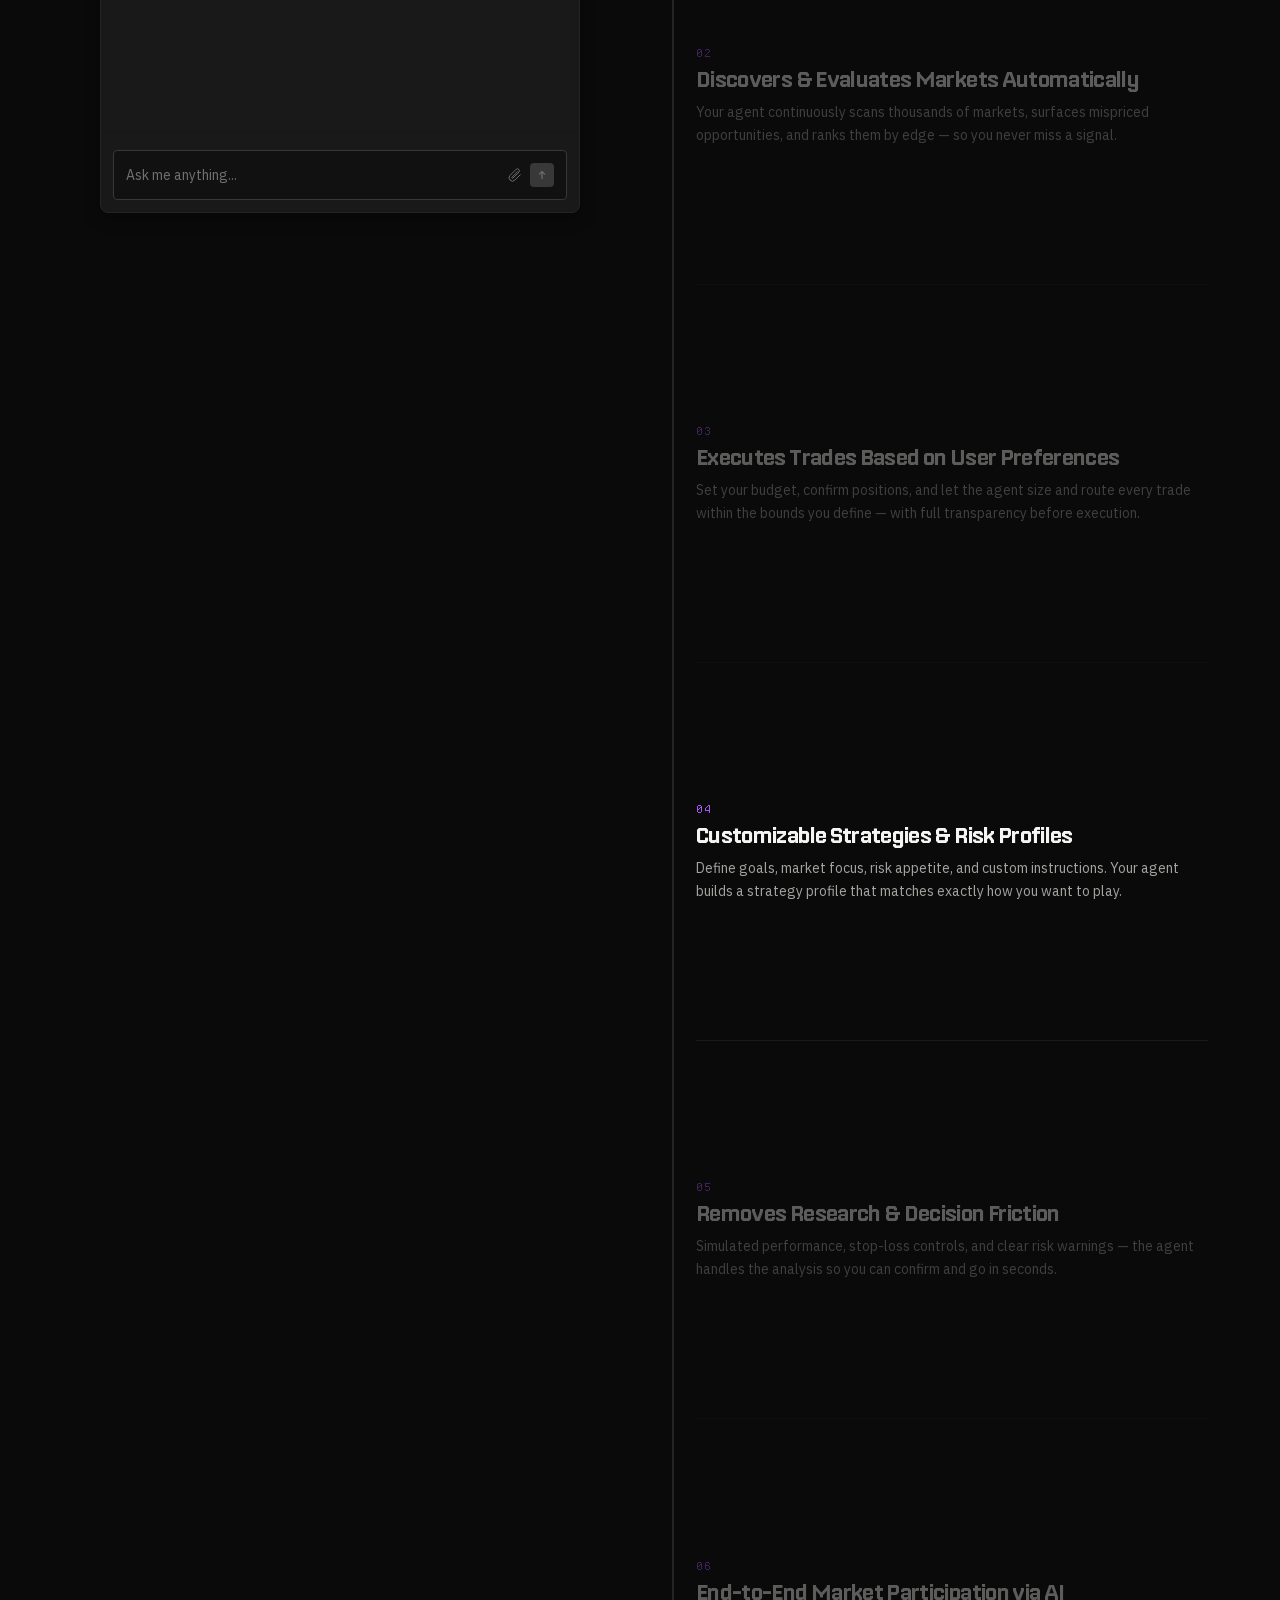
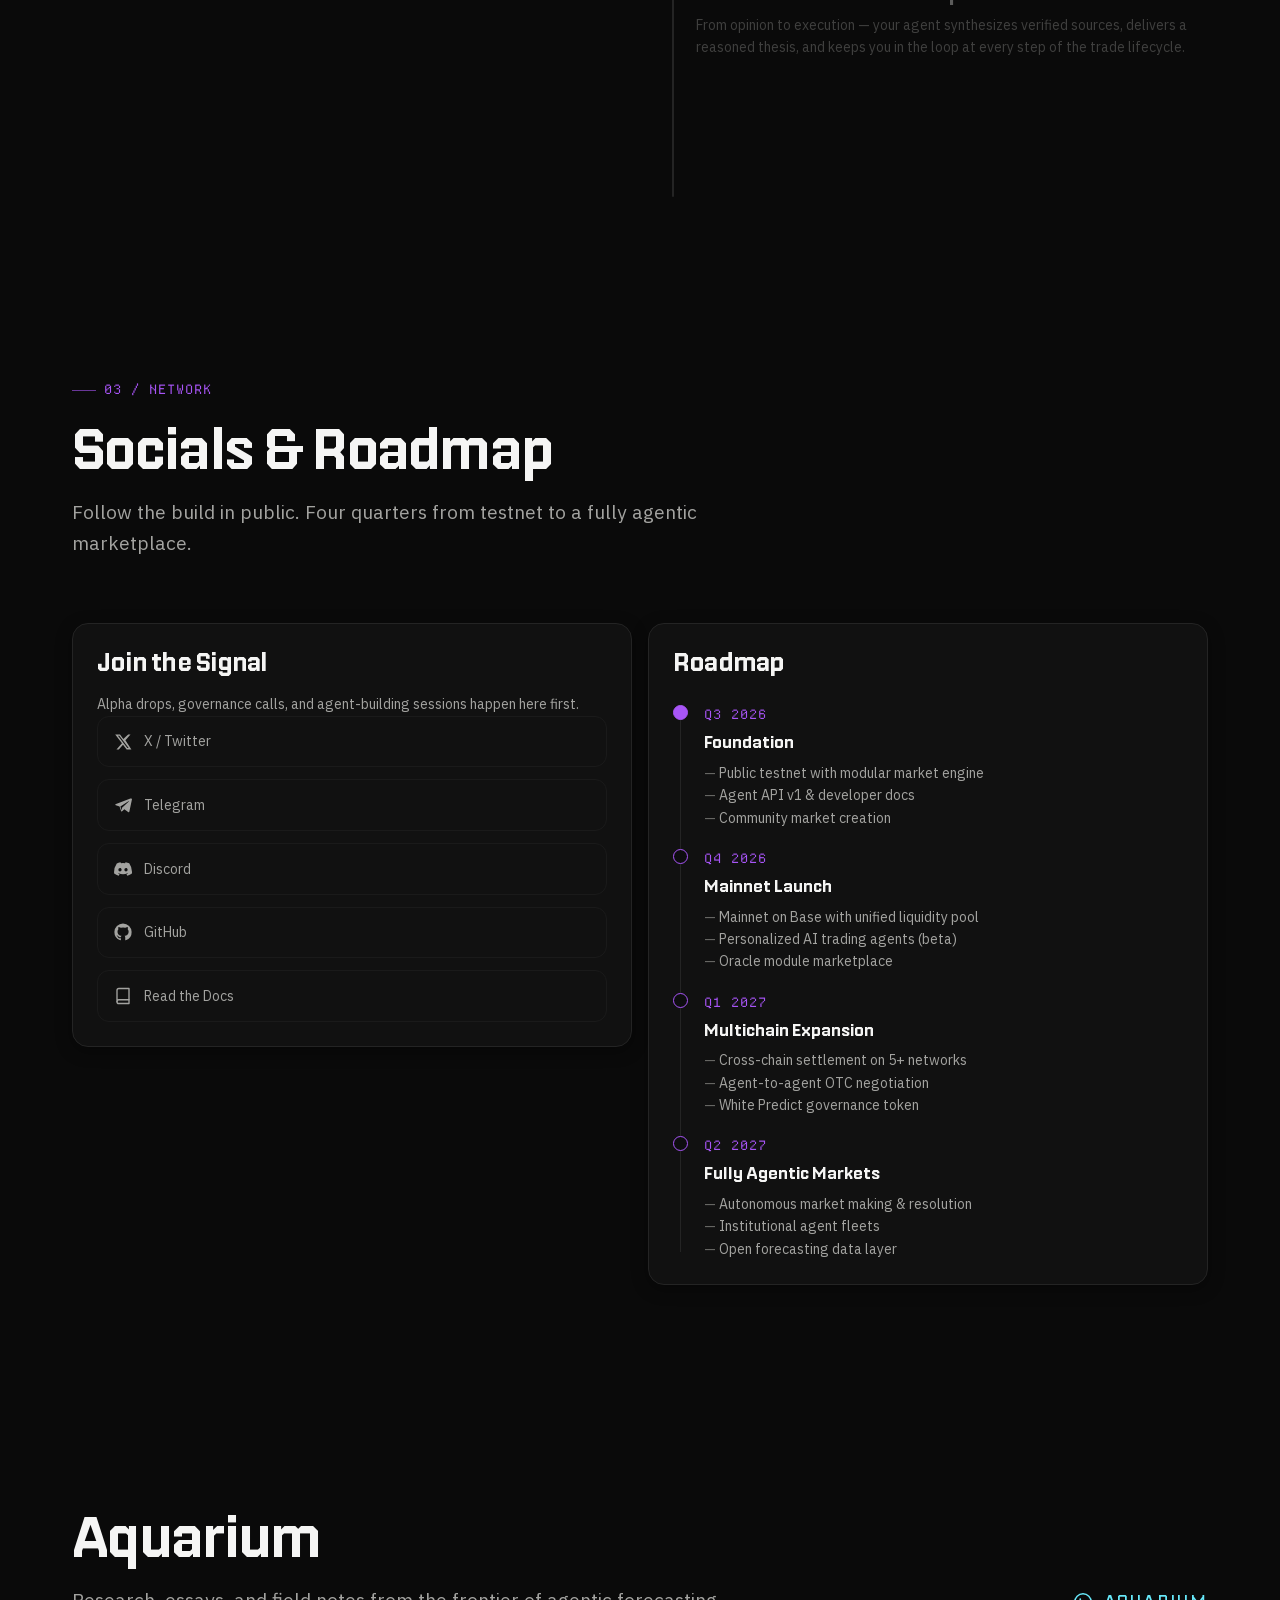
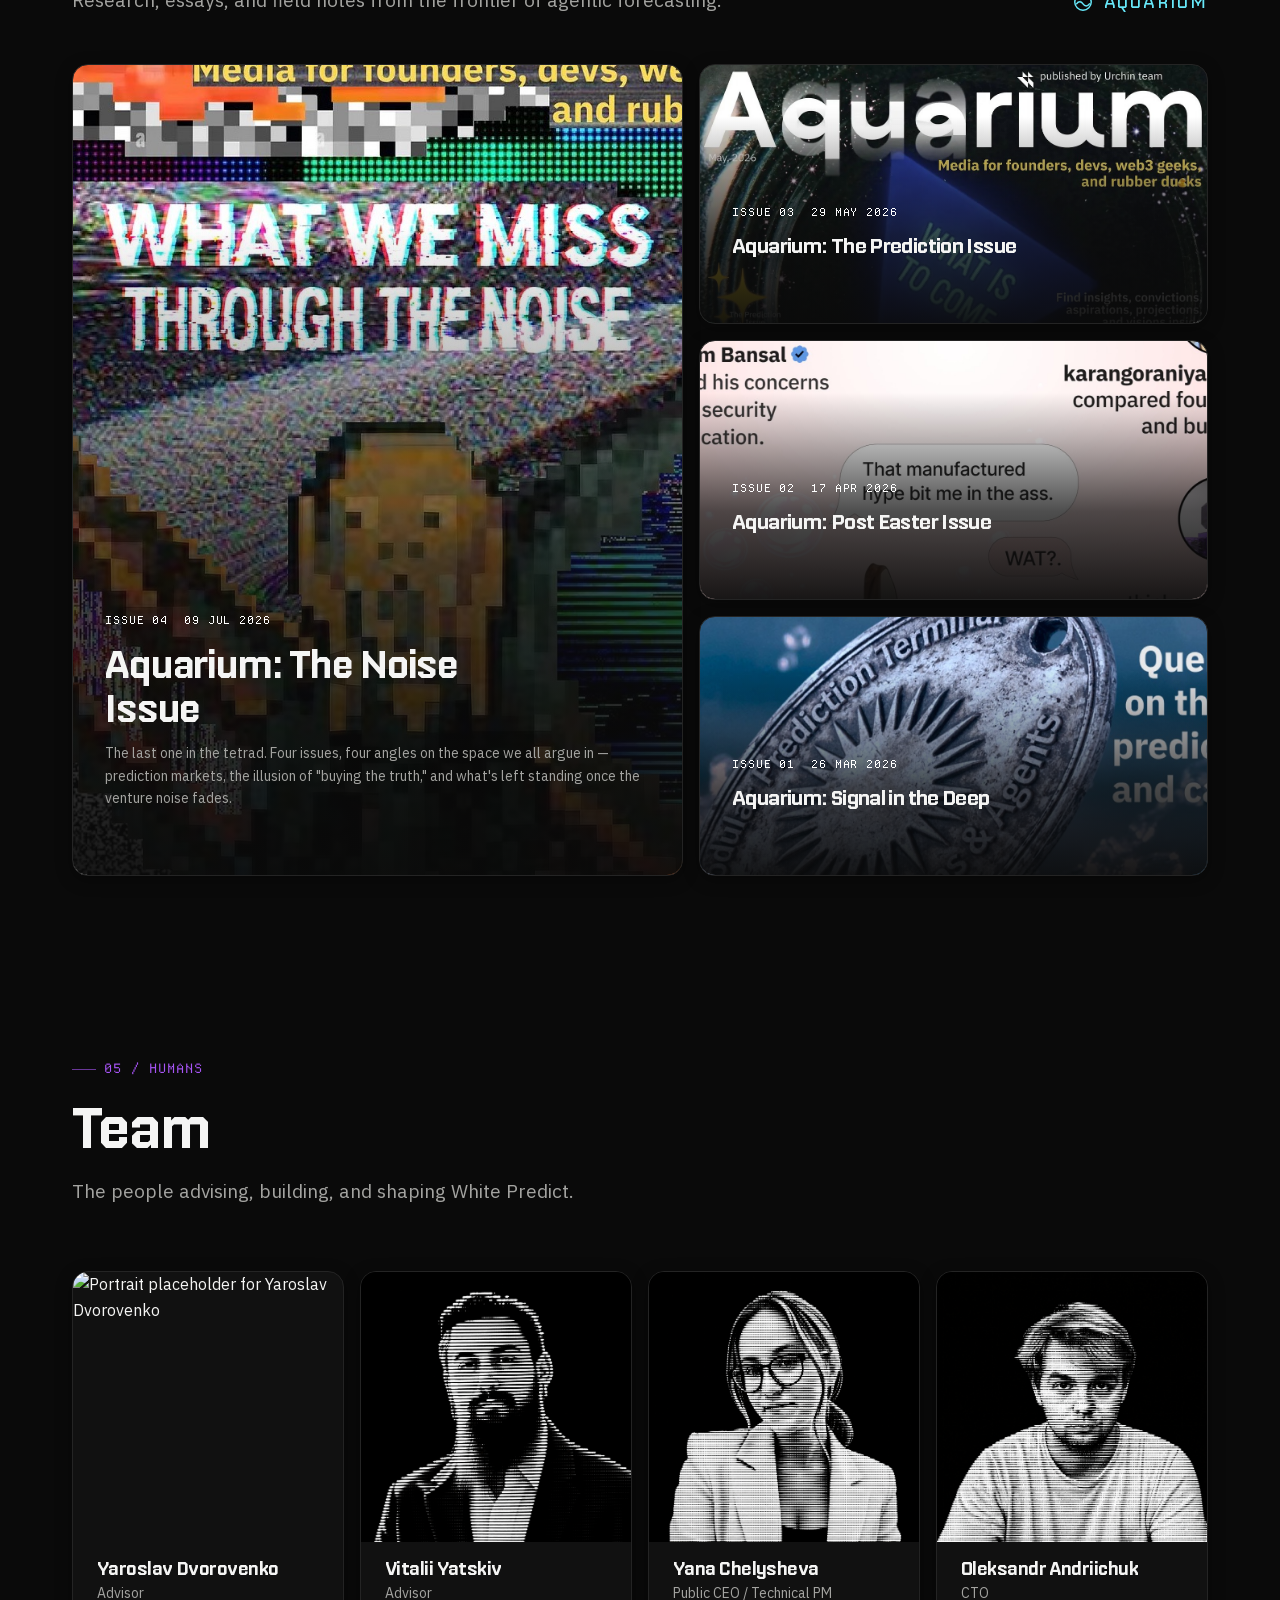
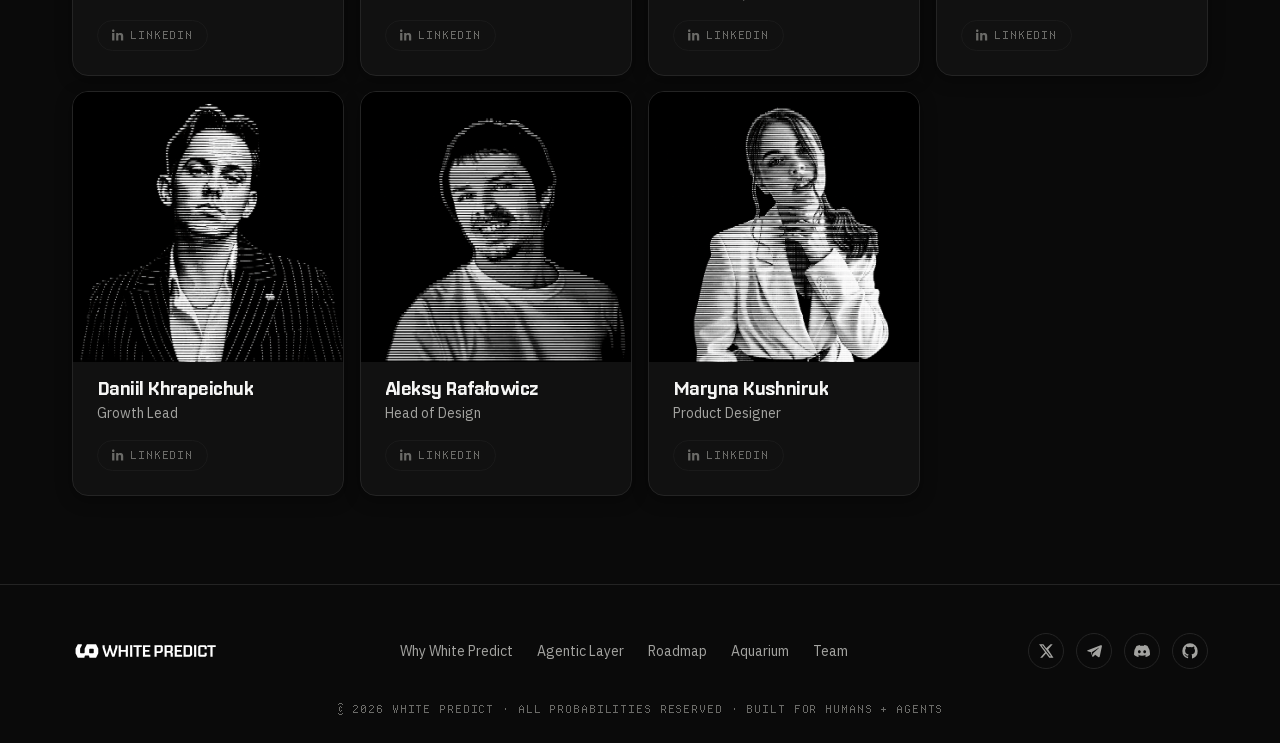
==== commit 44eb8a31: "small updates" ====
--- a/index.html
+++ b/index.html
@@ -22,10 +22,7 @@
   <header class="nav" id="nav">
     <div class="container nav-inner">
       <a href="#" class="nav-logo" aria-label="White Predict home">
-        <svg width="26" height="26" viewBox="0 0 32 32" fill="none" aria-hidden="true">
-          <path d="M4 24 L11 8 L16 19 L21 8 L28 24" stroke="#A855F7" stroke-width="3" stroke-linecap="round" stroke-linejoin="round"/>
-        </svg>
-        WHITE PREDICT
+        <img src="assets/logo_whitepredict.svg" alt="White Predict logo" height="30" />
       </a>
       <nav aria-label="Primary">
         <ul class="nav-links">
@@ -129,6 +126,7 @@
             <div class="agent-modal" id="agent-modal" aria-live="polite">
               <div class="agent-modal-head">
                 <span class="agent-modal-title" id="agent-modal-title">New White Predict chat</span>
+   
                 <svg class="agent-modal-chevron" width="16" height="16" viewBox="0 0 16 16" fill="none" aria-hidden="true"><path d="M4 6l4 4 4-4" stroke="currentColor" stroke-width="1.5" stroke-linecap="round" stroke-linejoin="round"/></svg>
               </div>
 
@@ -137,7 +135,8 @@
                 <div class="agent-panel active" data-step="0" data-title="New White Predict chat">
                   <div class="agent-panel-scroll">
                     <div class="agent-logo" aria-hidden="true">
-                      <svg width="24" height="24" viewBox="0 0 32 32" fill="none"><path d="M4 24 L11 8 L16 19 L21 8 L28 24" stroke="#A855F7" stroke-width="3" stroke-linecap="round" stroke-linejoin="round"/></svg>
+                      <img src="assets/logo_min.svg" alt="White Predict logo" height="32" width="32" />
+                      <!-- <svg width="24" height="24" viewBox="0 0 32 32" fill="none"><path d="M4 24 L11 8 L16 19 L21 8 L28 24" stroke="#A855F7" stroke-width="3" stroke-linecap="round" stroke-linejoin="round"/></svg> -->
                     </div>
                     <h4 class="agent-msg-title">Your personal White Predict agent</h4>
                     <p class="agent-msg-text">Here are a few things which I can do, or ask me anything</p>
@@ -543,7 +542,7 @@
 
         <div class="team-grid">
           <article class="glass team-card tilt-card reveal">
-            <div class="team-photo"><img src="assets/img/team-adrian.png" alt="Portrait placeholder for Yaroslav Dvorovenko" loading="lazy" /></div>
+            <div class="team-photo"><img src="assets/img/team-yaro.png" alt="Portrait placeholder for Yaroslav Dvorovenko" loading="lazy" /></div>
             <div class="team-info">
               <h3>Yaroslav Dvorovenko</h3>
               <span class="team-role">Advisor</span>
@@ -555,7 +554,7 @@
           </article>
 
           <article class="glass team-card tilt-card reveal" style="--reveal-delay: 100ms">
-            <div class="team-photo"><img src="assets/img/team-maya.png" alt="Portrait placeholder for Vitalii Yatskiv" loading="lazy" /></div>
+            <div class="team-photo"><img src="assets/img/team-vitalik.PNG" alt="Portrait placeholder for Vitalii Yatskiv" loading="lazy" /></div>
             <div class="team-info">
               <h3>Vitalii Yatskiv</h3>
               <span class="team-role">Advisor</span>
@@ -567,7 +566,7 @@
           </article>
 
           <article class="glass team-card tilt-card reveal" style="--reveal-delay: 200ms">
-            <div class="team-photo"><img src="assets/img/team-tomas.png" alt="Portrait placeholder for Yana Chelysheva" loading="lazy" /></div>
+            <div class="team-photo"><img src="assets/img/team-yana.PNG" alt="Portrait placeholder for Yana Chelysheva" loading="lazy" /></div>
             <div class="team-info">
               <h3>Yana Chelysheva</h3>
               <span class="team-role">Public CEO / Technical PM</span>
@@ -579,7 +578,7 @@
           </article>
 
           <article class="glass team-card tilt-card reveal" style="--reveal-delay: 300ms">
-            <div class="team-photo"><img src="assets/img/team-sofia.png" alt="Portrait placeholder for Oleksandr Andriichuk" loading="lazy" /></div>
+            <div class="team-photo"><img src="assets/img/team-sanya.PNG" alt="Portrait placeholder for Oleksandr Andriichuk" loading="lazy" /></div>
             <div class="team-info">
               <h3>Oleksandr Andriichuk</h3>
               <span class="team-role">CTO</span>
@@ -591,7 +590,7 @@
           </article>
 
           <article class="glass team-card tilt-card reveal" style="--reveal-delay: 400ms">
-            <div class="team-photo"><img src="assets/img/team-adrian.png" alt="Portrait placeholder for Daniil Khrapeichuk" loading="lazy" /></div>
+            <div class="team-photo"><img src="assets/img/team-danya.PNG" alt="Portrait placeholder for Daniil Khrapeichuk" loading="lazy" /></div>
             <div class="team-info">
               <h3>Daniil Khrapeichuk</h3>
               <span class="team-role">Growth Lead</span>
@@ -603,7 +602,7 @@
           </article>
 
           <article class="glass team-card tilt-card reveal" style="--reveal-delay: 500ms">
-            <div class="team-photo"><img src="assets/img/team-maya.png" alt="Portrait placeholder for Aleksy Rafałowicz" loading="lazy" /></div>
+            <div class="team-photo"><img src="assets/img/team-aleksy.PNG" alt="Portrait placeholder for Aleksy Rafałowicz" loading="lazy" /></div>
             <div class="team-info">
               <h3>Aleksy Rafałowicz</h3>
               <span class="team-role">Head of Design</span>
@@ -615,7 +614,7 @@
           </article>
 
           <article class="glass team-card tilt-card reveal" style="--reveal-delay: 600ms">
-            <div class="team-photo"><img src="assets/img/team-tomas.png" alt="Portrait placeholder for Maryna Kushniruk" loading="lazy" /></div>
+            <div class="team-photo"><img src="assets/img/team-maryna.PNG" alt="Portrait placeholder for Maryna Kushniruk" loading="lazy" /></div>
             <div class="team-info">
               <h3>Maryna Kushniruk</h3>
               <span class="team-role">Product Designer</span>
@@ -635,10 +634,7 @@
     <div class="container">
       <div class="footer-row">
         <a href="#" class="footer-logo" aria-label="White Predict home">
-          <svg width="22" height="22" viewBox="0 0 32 32" fill="none" aria-hidden="true">
-            <path d="M4 24 L11 8 L16 19 L21 8 L28 24" stroke="#A855F7" stroke-width="3" stroke-linecap="round" stroke-linejoin="round"/>
-          </svg>
-          WHITE PREDICT
+          <img src="assets/logo_whitepredict.svg" alt="White Predict logo" height="22" />
         </a>
         <nav aria-label="Footer">
           <ul class="footer-nav">
